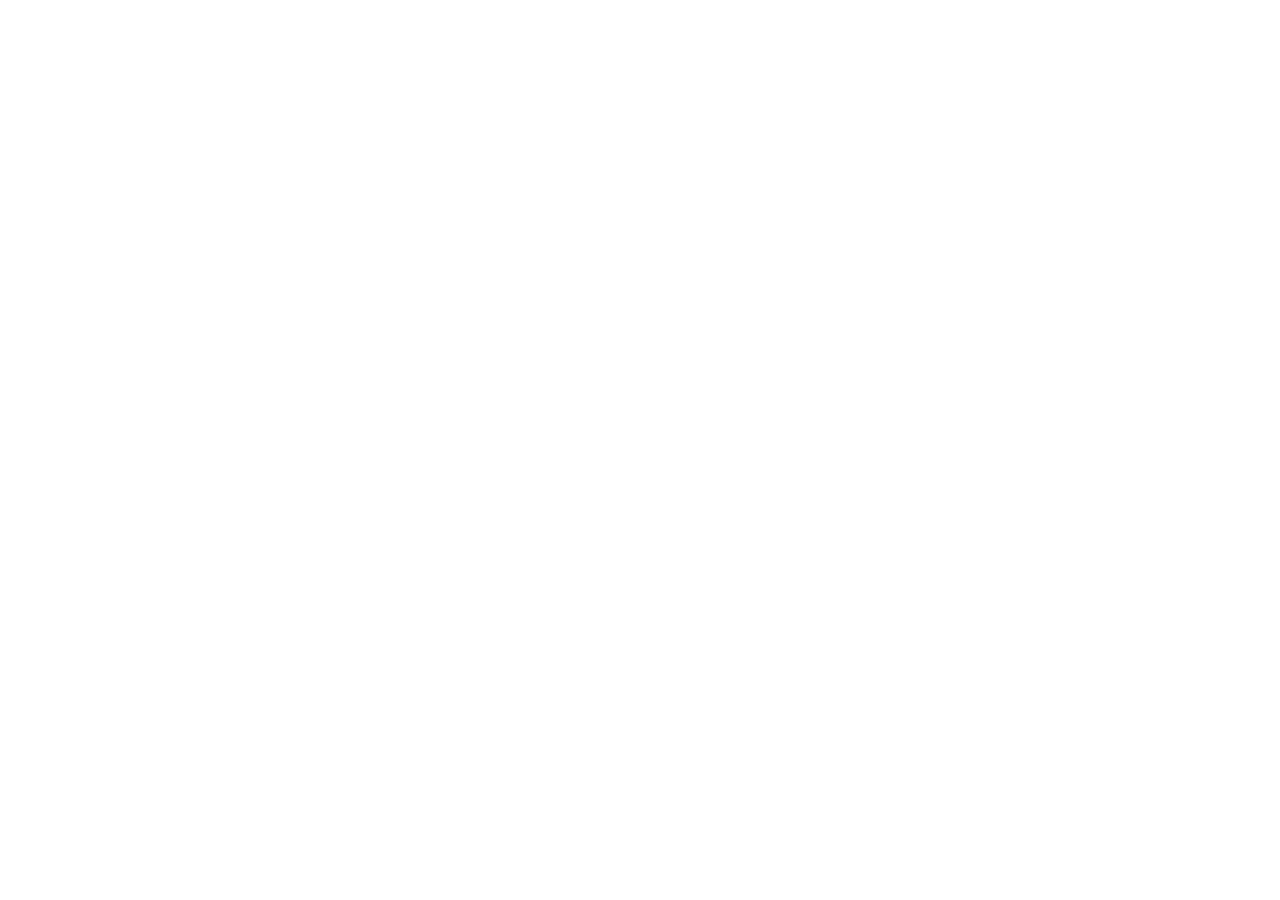
==== index.html @ e250ecf2 "Add Green Lit V38.5 assets to repository Co-authored-by: Copilot App <223556219+Copilot@users.norepl" ====
<!doctype html>
<html lang="en">
  <head>
    <meta charset="utf-8" />
    <meta name="viewport" content="width=device-width, initial-scale=1" />
    <meta name="theme-color" content="#0b0910" />
    <meta
      name="description"
      content="GREENLIT research-guided movie studio arcade game"
    />
    <title>GREENLIT Arcade V38</title>

    <!-- PWA: installable app metadata. Safe to load even where unsupported. -->
    <link rel="manifest" href="manifest.webmanifest" />
    <link rel="icon" href="icons/icon-192.png" sizes="192x192" type="image/png" />
    <link rel="apple-touch-icon" href="icons/apple-touch-icon.png" />
    <meta name="mobile-web-app-capable" content="yes" />
    <meta name="apple-mobile-web-app-capable" content="yes" />
    <meta name="apple-mobile-web-app-status-bar-style" content="black-translucent" />
    <meta name="apple-mobile-web-app-title" content="GREENLIT" />

    <!-- The project deliberately uses separate, editable CSS and JavaScript. -->
    <link rel="stylesheet" href="css/app.css?v=38.5" />
  </head>
  <body>
    <!-- The application renders into this single root element. -->
    <div id="app"></div>

    <!-- Load order: data foundation, V38 services, then the application shell. -->
    <script src="js/v37/catalog.js?v=38.5"></script>
    <script src="js/v37/data-service.js?v=38.5"></script>
    <script src="js/v37/state-core.js?v=38.5"></script>
    <script src="js/v38/state-core.js?v=38.5"></script>
    <script src="js/v38/portrait-service.js?v=38.5"></script>
    <script src="js/v38/decision-ledger.js?v=38.5"></script>
    <script type="module" src="js/app.js?v=38.5"></script>

    <!-- PWA: register the shell service worker. Fails silently over plain
         http:// or in browsers without support; the game runs unchanged. -->
    <script>
      if ("serviceWorker" in navigator) {
        window.addEventListener("load", () => {
          navigator.serviceWorker
            .register("service-worker.js")
            .catch(() => {
              // Non-fatal: most likely served over http:// during local dev,
              // or the browser doesn't support service workers.
            });
        });
      }
    </script>
  </body>
</html>
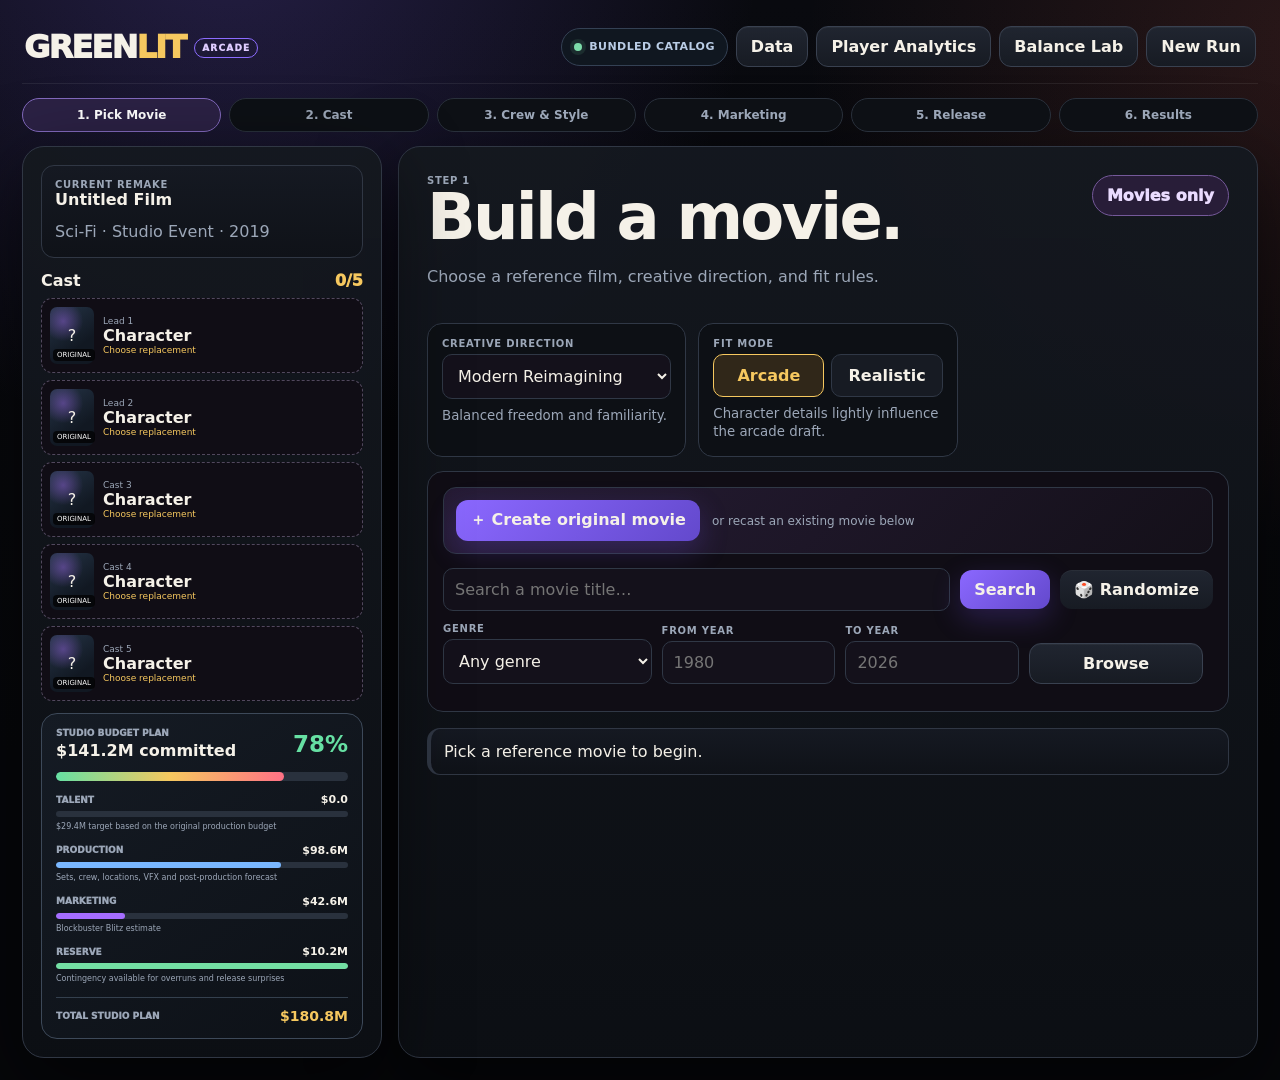
==== commit 02271ae3: "Update changes" ====
--- a/index.html
+++ b/index.html
@@ -23,7 +23,7 @@
     <link rel="stylesheet" href="css/app.css?v=38.5" />
   </head>
   <body>
-    <!-- The application renders into this single root element. -->
+    <!-- The application renders into this single root element -->
     <div id="app"></div>
 
     <!-- Load order: data foundation, V38 services, then the application shell. -->
--- a/css/app.css
+++ b/css/app.css
@@ -0,0 +1,9212 @@
+/*
+ * GREENLIT Arcade V38.4
+ *
+ * Plain CSS with no preprocessor or build step. Colors and spacing tokens are
+ * grouped in :root. Current feature sections follow the shared foundations;
+ * CODE_MAP.md lists the active runtime and styling ownership.
+ */
+
+:root {
+  --bg: #09070d;
+  --panel: #17131f;
+  --panel2: #211a2b;
+  --panel3: #100d15;
+  --line: #40364c;
+  --text: #f7f1ff;
+  --muted: #aaa0b8;
+  --purple: #a56dff;
+  --gold: #ffd064;
+  --green: #73dfa3;
+  --red: #ff7f91;
+  --blue: #79b7ff;
+  --shadow: 0 18px 60px #0008;
+}
+
+* {
+  box-sizing: border-box;
+}
+
+body {
+  margin: 0;
+  min-height: 100vh;
+  background:
+    radial-gradient(circle at 10% -5%, #392358 0, transparent 32%),
+    radial-gradient(circle at 100% 15%, #38212c 0, transparent 28%), var(--bg);
+  color: var(--text);
+  font-family:
+    Inter,
+    ui-sans-serif,
+    system-ui,
+    -apple-system,
+    Segoe UI,
+    Arial,
+    sans-serif;
+}
+
+button,
+input,
+select {
+  font: inherit;
+}
+
+button {
+  cursor: pointer;
+}
+
+.shell {
+  max-width: 1580px;
+  margin: auto;
+  padding: 18px;
+}
+
+.topbar {
+  display: flex;
+  justify-content: space-between;
+  align-items: center;
+  gap: 12px;
+  margin-bottom: 14px;
+}
+
+.brand {
+  font-size: 30px;
+  font-weight: 1000;
+  letter-spacing: -1.5px;
+}
+
+.brand em {
+  font-style: normal;
+  color: var(--gold);
+}
+
+.actions,
+.row {
+  display: flex;
+  gap: 8px;
+  align-items: center;
+  flex-wrap: wrap;
+}
+
+.btn {
+  border: 1px solid var(--line);
+  background: var(--panel2);
+  color: var(--text);
+  padding: 10px 14px;
+  border-radius: 12px;
+  font-weight: 850;
+}
+
+.btn:hover {
+  border-color: #806a97;
+  transform: translateY(-1px);
+}
+
+.btn.primary {
+  border: 0;
+  background: linear-gradient(135deg, var(--purple), #7641cf);
+}
+
+.btn.warn {
+  border: 0;
+  background: linear-gradient(135deg, #ffad53, #de6055);
+}
+
+.btn.active {
+  outline: 2px solid var(--gold);
+}
+
+.btn:disabled {
+  opacity: 0.42;
+  cursor: not-allowed;
+  transform: none;
+}
+
+.progress {
+  display: grid;
+  grid-template-columns: repeat(6, 1fr);
+  gap: 7px;
+  margin-bottom: 14px;
+}
+
+.step {
+  padding: 9px;
+  background: #141119;
+  border: 1px solid var(--line);
+  border-radius: 10px;
+  color: var(--muted);
+  font-size: 12px;
+  font-weight: 850;
+  text-align: center;
+}
+
+.step.active {
+  background: #271c38;
+  color: #fff;
+  border-color: #76559d;
+}
+
+.step.done {
+  color: var(--green);
+}
+
+.layout {
+  display: grid;
+  grid-template-columns: 360px minmax(0, 1fr);
+  gap: 16px;
+}
+
+.sidebar,
+.main {
+  background: #17131ff2;
+  border: 1px solid var(--line);
+  border-radius: 18px;
+  box-shadow: var(--shadow);
+}
+
+.sidebar {
+  padding: 16px;
+  height: max-content;
+  position: sticky;
+  top: 12px;
+}
+
+.main {
+  padding: 22px;
+  min-height: 760px;
+}
+
+h1,
+h2,
+h3 {
+  margin: 0 0 11px;
+}
+
+h1 {
+  font-size: 36px;
+  letter-spacing: -1.35px;
+}
+
+h2 {
+  font-size: 23px;
+}
+
+h3 {
+  font-size: 16px;
+}
+
+.sub {
+  color: var(--muted);
+  line-height: 1.5;
+}
+
+.mini {
+  font-size: 10px;
+  color: var(--muted);
+  text-transform: uppercase;
+  letter-spacing: 0.7px;
+  font-weight: 850;
+}
+
+.card,
+.callout {
+  background: var(--panel3);
+  border: 1px solid var(--line);
+  border-radius: 13px;
+  padding: 13px;
+  margin-bottom: 10px;
+}
+
+.callout {
+  border-left: 4px solid var(--purple);
+}
+
+.callout.good {
+  border-left-color: var(--green);
+}
+
+.callout.bad {
+  border-left-color: var(--red);
+}
+
+.metric {
+  font-size: 25px;
+  font-weight: 1000;
+  color: var(--gold);
+}
+
+.formgrid {
+  display: grid;
+  grid-template-columns: repeat(2, minmax(0, 1fr));
+  gap: 13px;
+  margin: 16px 0;
+}
+
+label {
+  display: block;
+  font-size: 10px;
+  text-transform: uppercase;
+  letter-spacing: 0.75px;
+  color: var(--muted);
+  font-weight: 900;
+  margin-bottom: 5px;
+}
+
+input,
+select {
+  width: 100%;
+  background: #0d0b12;
+  color: white;
+  border: 1px solid var(--line);
+  border-radius: 10px;
+  padding: 11px;
+}
+
+.searchResults,
+.stack {
+  display: grid;
+  gap: 8px;
+}
+
+.searchResults {
+  margin-top: 8px;
+  max-height: 380px;
+  overflow: auto;
+}
+
+.searchItem {
+  display: grid;
+  grid-template-columns: 54px 1fr auto;
+  gap: 10px;
+  align-items: center;
+  padding: 8px;
+  background: var(--panel3);
+  border: 1px solid var(--line);
+  border-radius: 11px;
+  color: inherit;
+  text-align: left;
+}
+
+.searchItem img {
+  width: 54px;
+  height: 78px;
+  object-fit: cover;
+  border-radius: 6px;
+  background: #292231;
+}
+
+.sourceHero {
+  display: grid;
+  grid-template-columns: 105px 1fr auto;
+  gap: 14px;
+  align-items: center;
+  background: var(--panel3);
+  border: 1px solid var(--line);
+  padding: 12px;
+  border-radius: 14px;
+  margin-bottom: 14px;
+}
+
+.sourceHero img {
+  width: 105px;
+  height: 155px;
+  object-fit: cover;
+  border-radius: 10px;
+  background: #2a2234;
+}
+
+.roleTitle {
+  font-size: 13px;
+  color: var(--gold);
+  font-weight: 950;
+}
+
+.roster {
+  display: grid;
+  gap: 7px;
+  max-height: 610px;
+  overflow: auto;
+}
+
+.slot {
+  padding: 10px;
+  border: 1px dashed #51485d;
+  border-radius: 10px;
+  cursor: pointer;
+}
+
+.slot:hover {
+  border-color: #8b70ab;
+}
+
+.slot.filled {
+  border-style: solid;
+  background: #201a29;
+}
+
+.slotTop {
+  display: flex;
+  justify-content: space-between;
+  gap: 8px;
+}
+
+.playing {
+  font-size: 10px;
+  color: var(--gold);
+  font-weight: 900;
+  margin-top: 3px;
+}
+
+.chipRow {
+  display: flex;
+  gap: 6px;
+  flex-wrap: wrap;
+}
+
+.chip {
+  padding: 5px 8px;
+  border-radius: 999px;
+  background: #30233f;
+  color: #eadcff;
+  font-size: 10px;
+  font-weight: 900;
+  border: 1px solid transparent;
+}
+
+.chip.good {
+  background: #173629;
+  color: #aaf0c8;
+}
+
+.chip.bad {
+  background: #3a1a23;
+  color: #ffc0c9;
+}
+
+.chip.warn {
+  background: #41341b;
+  color: #ffe199;
+}
+
+.chip.active {
+  border-color: var(--gold);
+}
+
+.sourceTabs {
+  display: flex;
+  gap: 8px;
+  flex-wrap: wrap;
+  margin: 10px 0 14px;
+}
+
+.sourceTab {
+  display: grid;
+  grid-template-columns: 38px 1fr;
+  gap: 7px;
+  align-items: center;
+  padding: 7px 9px;
+  border: 1px solid var(--line);
+  border-radius: 10px;
+  background: #17131f;
+  color: inherit;
+  text-align: left;
+}
+
+.sourceTab.active {
+  border-color: var(--gold);
+}
+
+.sourceTab img {
+  width: 38px;
+  height: 55px;
+  object-fit: cover;
+  border-radius: 5px;
+}
+
+.cards {
+  display: grid;
+  grid-template-columns: repeat(auto-fill, minmax(290px, 1fr));
+  gap: 12px;
+}
+
+.person {
+  background: linear-gradient(180deg, #272132, #17131e);
+  border: 1px solid var(--line);
+  border-radius: 16px;
+  overflow: hidden;
+  transition: 0.17s;
+}
+
+.person:hover {
+  transform: translateY(-3px);
+  border-color: #786490;
+}
+
+.person.locked {
+  opacity: 0.48;
+  filter: saturate(0.55);
+}
+
+.person.selected {
+  box-shadow: 0 0 0 2px var(--purple);
+}
+
+.person img {
+  width: 100%;
+  height: 205px;
+  object-fit: cover;
+  background: #2a2234;
+}
+
+.fallback {
+  height: 205px;
+  display: grid;
+  place-items: center;
+  background: linear-gradient(135deg, #563d83, #a46cff);
+  font-size: 48px;
+  font-weight: 1000;
+}
+
+.personBody {
+  padding: 13px;
+}
+
+.personHead {
+  display: flex;
+  justify-content: space-between;
+  gap: 10px;
+}
+
+.name {
+  font-weight: 1000;
+}
+
+.tier {
+  min-width: 46px;
+  height: 42px;
+  border-radius: 11px;
+  display: grid;
+  place-items: center;
+  font-size: 18px;
+  font-weight: 1000;
+}
+
+.S {
+  background: linear-gradient(135deg, #ffe48b, #f5b940);
+  color: #241900;
+}
+
+.A {
+  background: linear-gradient(135deg, #9ff0c3, #5fd296);
+  color: #082215;
+}
+
+.B {
+  background: linear-gradient(135deg, #a6cfff, #73a9ef);
+  color: #0c2038;
+}
+
+.C {
+  background: linear-gradient(135deg, #d6c0ef, #a98bd0);
+  color: #251736;
+}
+
+.D {
+  background: linear-gradient(135deg, #f0a9b3, #dd7181);
+  color: #321019;
+}
+
+.stats {
+  display: grid;
+  grid-template-columns: 1fr 1fr;
+  gap: 6px;
+  margin: 10px 0;
+}
+
+.stat {
+  padding: 7px;
+  background: #0f0d14;
+  border-radius: 8px;
+  font-size: 11px;
+}
+
+.stat b {
+  float: right;
+}
+
+.fitBox,
+.auditionBox,
+.ageBox {
+  margin-top: 8px;
+  padding: 9px;
+  border-radius: 9px;
+  background: #100d15;
+  border: 1px solid var(--line);
+  font-size: 11px;
+}
+
+.fitBox {
+  display: flex;
+  justify-content: space-between;
+}
+
+.fitHigh {
+  color: var(--green);
+}
+
+.fitMid {
+  color: var(--gold);
+}
+
+.fitLow {
+  color: var(--red);
+}
+
+.compareBar {
+  display: grid;
+  grid-template-columns: repeat(3, 1fr);
+  gap: 8px;
+  margin: 10px 0;
+}
+
+.shortlist {
+  border: 1px solid var(--line);
+  background: #15111d;
+  border-radius: 11px;
+  padding: 10px;
+}
+
+.dashboard {
+  display: grid;
+  grid-template-columns: repeat(5, 1fr);
+  gap: 9px;
+  margin: 14px 0;
+}
+
+.dash {
+  background: var(--panel3);
+  border: 1px solid var(--line);
+  border-radius: 12px;
+  padding: 12px;
+}
+
+.dash b {
+  display: block;
+  font-size: 21px;
+}
+
+.meter {
+  height: 7px;
+  background: #2a2331;
+  border-radius: 99px;
+  overflow: hidden;
+  margin-top: 7px;
+}
+
+.meter span {
+  display: block;
+  height: 100%;
+  background: linear-gradient(90deg, var(--purple), var(--gold));
+}
+
+.choices {
+  display: grid;
+  grid-template-columns: repeat(2, 1fr);
+  gap: 11px;
+  margin: 14px 0;
+}
+
+.choice {
+  background: var(--panel3);
+  border: 1px solid var(--line);
+  border-radius: 13px;
+  padding: 12px;
+}
+
+.choice.selected {
+  border-color: var(--gold);
+  box-shadow: 0 0 0 1px var(--gold);
+}
+
+.timeline {
+  display: grid;
+  gap: 8px;
+  margin: 15px 0;
+}
+
+.timelineItem {
+  display: grid;
+  grid-template-columns: 18px 1fr auto;
+  gap: 10px;
+  align-items: center;
+  padding: 10px;
+  border: 1px solid var(--line);
+  background: var(--panel3);
+  border-radius: 10px;
+}
+
+.dot {
+  width: 12px;
+  height: 12px;
+  border-radius: 50%;
+  background: #4a4056;
+}
+
+.timelineItem.active .dot {
+  background: var(--gold);
+}
+
+.timelineItem.done .dot {
+  background: var(--green);
+}
+
+.kpis,
+.tabs,
+.resultsGrid,
+.impactGrid,
+.awardsGrid {
+  display: grid;
+  gap: 10px;
+}
+
+.kpis {
+  grid-template-columns: repeat(4, 1fr);
+}
+
+.kpi,
+.resultCard {
+  background: var(--panel3);
+  border: 1px solid var(--line);
+  border-radius: 12px;
+  padding: 13px;
+}
+
+.kpi b {
+  display: block;
+  font-size: 22px;
+}
+
+.tabs {
+  grid-template-columns: repeat(3, 1fr);
+  margin-bottom: 15px;
+}
+
+.tab {
+  padding: 11px;
+  border: 1px solid var(--line);
+  background: #15111d;
+  color: var(--text);
+  border-radius: 10px;
+  font-weight: 900;
+}
+
+.tab.active {
+  border-color: var(--gold);
+  background: #281e35;
+}
+
+.resultsGrid {
+  grid-template-columns: repeat(3, 1fr);
+}
+
+.impactGrid {
+  grid-template-columns: repeat(2, 1fr);
+}
+
+.impactPerson {
+  background: var(--panel3);
+  border: 1px solid var(--line);
+  border-radius: 13px;
+  padding: 13px;
+}
+
+.leaderboard {
+  display: grid;
+  gap: 7px;
+}
+
+.leader {
+  display: grid;
+  grid-template-columns: 48px 1fr auto;
+  gap: 10px;
+  align-items: center;
+  padding: 8px;
+  background: var(--panel3);
+  border: 1px solid var(--line);
+  border-radius: 9px;
+}
+
+.leader.player {
+  border-color: var(--gold);
+}
+
+.awardsGrid {
+  grid-template-columns: repeat(4, 1fr);
+}
+
+.awardStat {
+  background: var(--panel3);
+  border: 1px solid var(--line);
+  border-radius: 12px;
+  padding: 13px;
+}
+
+.awardStat b {
+  display: block;
+  font-size: 24px;
+  color: var(--gold);
+}
+
+.balanceTable {
+  width: 100%;
+  border-collapse: collapse;
+}
+
+.balanceTable th,
+.balanceTable td {
+  padding: 8px;
+  border-bottom: 1px solid var(--line);
+  text-align: right;
+}
+
+.balanceTable th:first-child,
+.balanceTable td:first-child {
+  text-align: left;
+}
+
+.modalBack {
+  position: fixed;
+  inset: 0;
+  background: #050408d8;
+  display: grid;
+  place-items: center;
+  padding: 18px;
+  z-index: 50;
+}
+
+.modal {
+  width: min(760px, 100%);
+  max-height: 90vh;
+  overflow: auto;
+  background: #191521;
+  border: 1px solid #51455f;
+  border-radius: 19px;
+  padding: 20px;
+}
+
+@media (max-width: 1050px) {
+  .layout {
+    grid-template-columns: 1fr;
+  }
+
+  .sidebar {
+    position: static;
+  }
+
+  .dashboard {
+    grid-template-columns: repeat(2, 1fr);
+  }
+}
+
+@media (max-width: 720px) {
+  .progress,
+  .formgrid,
+  .choices,
+  .kpis,
+  .resultsGrid,
+  .impactGrid,
+  .awardsGrid,
+  .tabs {
+    grid-template-columns: 1fr;
+  }
+
+  .topbar {
+    align-items: flex-start;
+    flex-direction: column;
+  }
+
+  .sourceHero {
+    grid-template-columns: 80px 1fr;
+  }
+
+  .sourceHero img {
+    width: 80px;
+    height: 120px;
+  }
+
+  .sourceHero .btn {
+    grid-column: 1/-1;
+  }
+}
+
+/* Shared comparison cards and modal controls. */
+.comparisonGrid {
+  display: grid;
+  grid-template-columns: 1fr 1fr;
+  gap: 12px;
+  margin: 12px 0 18px;
+}
+
+.comparisonCard {
+  background: var(--panel3);
+  border: 1px solid var(--line);
+  border-radius: 13px;
+  padding: 14px;
+}
+
+.compareLine {
+  display: flex;
+  justify-content: space-between;
+  gap: 12px;
+  padding: 8px 0;
+  border-bottom: 1px solid var(--line);
+}
+
+.compareLine:last-child {
+  border-bottom: 0;
+}
+
+.positive {
+  color: var(--green);
+}
+
+.negative {
+  color: var(--red);
+}
+
+.balanceHead {
+  display: flex;
+  justify-content: space-between;
+  gap: 16px;
+  align-items: flex-start;
+  margin-bottom: 12px;
+}
+
+.balanceClose {
+  width: 40px;
+  height: 40px;
+  border-radius: 11px;
+  border: 1px solid var(--line);
+  background: var(--panel2);
+  color: var(--text);
+  font-size: 25px;
+}
+
+@media (max-width: 850px) {
+  .comparisonGrid {
+    grid-template-columns: 1fr;
+  }
+}
+
+/* --------------------------------------------------------------------------
+   SHARED RESULTS AND ECONOMICS
+   -------------------------------------------------------------------------- */
+.outcomeRow {
+  display: flex;
+  align-items: center;
+  justify-content: space-between;
+  gap: 12px;
+  margin-bottom: 7px;
+}
+
+.outcomeBadge {
+  display: inline-flex;
+  align-items: center;
+  border-radius: 999px;
+  border: 1px solid var(--line);
+  background: var(--panel2);
+  padding: 7px 10px;
+  font-size: 11px;
+  font-weight: 950;
+}
+
+.economicsGrid {
+  display: grid;
+  grid-template-columns: repeat(3, 1fr);
+  gap: 10px;
+}
+
+.smallMetric {
+  font-size: 18px;
+  line-height: 1.2;
+}
+
+/* --------------------------------------------------------------------------
+   SHARED MODAL AND RESPONSIVE RESULTS
+   -------------------------------------------------------------------------- */
+.balanceModal {
+  width: min(1280px, 96vw);
+}
+
+@media (max-width: 720px) {
+  .economicsGrid {
+    grid-template-columns: 1fr 1fr;
+  }
+
+  .outcomeRow {
+    align-items: flex-start;
+    flex-direction: column;
+  }
+}
+
+/* ========================================================================== 
+   FINAL UI UPDATE — auditions, shortlist comparison, marketing and release
+   ========================================================================== */
+
+.statDelta {
+  display: inline-block;
+  margin-left: 5px;
+  font-size: 9px;
+  font-weight: 950;
+}
+
+.positive,
+.statDelta.positive,
+.auditionTierChange.positive {
+  color: var(--green);
+}
+
+.negative,
+.statDelta.negative,
+.auditionTierChange.negative {
+  color: var(--red);
+}
+
+.auditionTierChange {
+  margin-top: 8px;
+  padding: 8px 9px;
+  border: 1px solid var(--line);
+  border-radius: 9px;
+  background: #100d15;
+  font-size: 11px;
+  font-weight: 950;
+}
+
+.person.auditionPromoted {
+  opacity: 1;
+  filter: none;
+  border-color: var(--green);
+}
+
+.availabilityToggle {
+  display: inline-flex;
+  align-items: center;
+  gap: 8px;
+  margin: 10px 0 14px;
+  padding: 8px 11px;
+  border: 1px solid var(--line);
+  border-radius: 999px;
+  background: var(--panel3);
+  color: var(--text);
+  font-size: 12px;
+  font-weight: 850;
+}
+
+.availabilityToggle input {
+  accent-color: var(--purple);
+}
+
+.shortlist {
+  color: var(--text);
+  text-align: left;
+  cursor: pointer;
+}
+
+.shortlist.active {
+  border-color: var(--purple);
+  box-shadow: 0 0 0 1px var(--purple);
+}
+
+.shortlistFocusPanel {
+  margin: 16px 0 20px;
+  padding: 16px;
+  border: 1px solid var(--line);
+  border-radius: 16px;
+  background: var(--panel2);
+}
+
+.shortlistFocusHeader {
+  display: flex;
+  justify-content: space-between;
+  align-items: flex-end;
+  gap: 14px;
+  margin-bottom: 13px;
+}
+
+.shortlistCompareControls {
+  display: flex;
+  gap: 8px;
+  align-items: center;
+}
+
+.shortlistCompareControls select {
+  min-width: 240px;
+}
+
+.shortlistComparisonGrid {
+  display: grid;
+  grid-template-columns: repeat(2, minmax(0, 1fr));
+  gap: 14px;
+}
+
+.shortlistComparisonGrid .person img,
+.shortlistComparisonGrid .fallback {
+  height: 270px;
+}
+
+.compareEmpty {
+  display: grid;
+  place-items: center;
+  min-height: 440px;
+  padding: 30px;
+  border: 1px dashed var(--line);
+  border-radius: 16px;
+  color: var(--muted);
+  text-align: center;
+}
+
+.choice {
+  color: var(--text);
+  text-align: left;
+  cursor: pointer;
+}
+
+.choice h3,
+.choice p {
+  color: var(--text);
+}
+
+.choice .sub,
+.choice p {
+  color: var(--muted);
+}
+
+.campaignChoices {
+  align-items: stretch;
+}
+
+.campaignChoice {
+  display: flex;
+  flex-direction: column;
+  gap: 10px;
+  min-height: 250px;
+  background: linear-gradient(180deg, #251e30, #17131e);
+}
+
+.campaignChoice:hover {
+  border-color: #806a97;
+  transform: translateY(-2px);
+}
+
+.campaignChoice.selected {
+  background: linear-gradient(180deg, #332143, #1c1625);
+}
+
+.campaignChoiceHead,
+.campaignFooter {
+  display: flex;
+  justify-content: space-between;
+  gap: 10px;
+  align-items: flex-start;
+}
+
+.selectedCampaign {
+  padding: 5px 8px;
+  border-radius: 999px;
+  background: var(--gold);
+  color: #241900;
+  font-size: 10px;
+  font-weight: 950;
+}
+
+.campaignMetrics {
+  display: grid;
+  grid-template-columns: repeat(3, minmax(0, 1fr));
+  gap: 7px;
+  margin-top: auto;
+}
+
+.campaignMetrics span {
+  padding: 8px;
+  border-radius: 8px;
+  background: #0d0a12;
+  border: 1px solid #2c2435;
+}
+
+.campaignMetrics small {
+  display: block;
+  color: var(--muted);
+  font-size: 9px;
+}
+
+.campaignMetrics b {
+  display: block;
+  margin-top: 3px;
+  color: var(--text);
+  font-size: 14px;
+}
+
+.campaignFooter {
+  padding-top: 9px;
+  border-top: 1px solid var(--line);
+  color: var(--muted);
+  font-size: 10px;
+}
+
+.releaseRaceHeader {
+  display: flex;
+  justify-content: space-between;
+  gap: 18px;
+  align-items: flex-end;
+  margin-bottom: 12px;
+}
+
+.releaseDateLine {
+  display: flex;
+  gap: 10px;
+  align-items: center;
+  color: var(--muted);
+}
+
+.releaseDateLine b {
+  color: var(--gold);
+}
+
+.animatedGross {
+  text-align: right;
+}
+
+.animatedGross span {
+  display: block;
+  color: var(--muted);
+  font-size: 11px;
+}
+
+.animatedGross b {
+  display: block;
+  font-size: clamp(30px, 5vw, 48px);
+  color: var(--gold);
+  font-variant-numeric: tabular-nums;
+}
+
+.releaseMonths {
+  display: grid;
+  grid-template-columns: repeat(12, minmax(0, 1fr));
+  gap: 4px;
+  margin-bottom: 13px;
+}
+
+.releaseMonth {
+  padding: 6px 2px;
+  border-radius: 7px;
+  background: var(--panel3);
+  color: var(--muted);
+  text-align: center;
+  font-size: 9px;
+  font-weight: 900;
+  transition: 0.2s;
+}
+
+.releaseMonth.active {
+  background: var(--purple);
+  color: #fff;
+  transform: translateY(-2px);
+}
+
+.animatedKpis b {
+  font-variant-numeric: tabular-nums;
+}
+
+.campaignKpi {
+  font-size: 15px !important;
+}
+
+.raceChart {
+  display: grid;
+  gap: 8px;
+  min-height: 530px;
+  margin: 15px 0 10px;
+}
+
+.raceRow {
+  display: grid;
+  grid-template-columns: 28px minmax(130px, 210px) minmax(160px, 1fr) 100px;
+  gap: 9px;
+  align-items: center;
+  padding: 9px;
+  border: 1px solid transparent;
+  border-radius: 10px;
+  background: var(--panel3);
+  transition:
+    transform 0.35s ease,
+    opacity 0.25s ease,
+    border-color 0.25s ease;
+}
+
+.raceRow.player {
+  border-color: var(--purple);
+  background: #281b38;
+  box-shadow: 0 0 0 1px rgba(164, 108, 255, 0.25);
+}
+
+.raceRow.notReleased {
+  opacity: 0.48;
+}
+
+.raceRank {
+  color: var(--muted);
+  font-weight: 950;
+  text-align: center;
+}
+
+.raceTitle {
+  overflow: hidden;
+  white-space: nowrap;
+  text-overflow: ellipsis;
+  font-weight: 850;
+}
+
+.raceTitle small {
+  display: block;
+  color: var(--muted);
+  font-size: 8px;
+  text-transform: uppercase;
+}
+
+.raceTrack {
+  height: 15px;
+  overflow: hidden;
+  border-radius: 999px;
+  background: #2c2435;
+}
+
+.raceTrack span {
+  display: block;
+  height: 100%;
+  border-radius: inherit;
+  background: linear-gradient(90deg, var(--purple), var(--gold));
+  transition: width 0.42s linear;
+}
+
+.raceRow b {
+  text-align: right;
+  font-variant-numeric: tabular-nums;
+}
+
+.releaseDataNote {
+  color: var(--muted);
+  font-size: 10px;
+  line-height: 1.45;
+}
+
+.releaseControls {
+  display: flex;
+  justify-content: flex-end;
+  margin: 12px 0;
+}
+
+#releaseConclusion[hidden] {
+  display: none;
+}
+
+@media (max-width: 850px) {
+  .shortlistComparisonGrid {
+    grid-template-columns: 1fr;
+  }
+
+  .shortlistFocusHeader,
+  .shortlistCompareControls,
+  .releaseRaceHeader {
+    align-items: stretch;
+    flex-direction: column;
+  }
+
+  .shortlistCompareControls select {
+    min-width: 0;
+    width: 100%;
+  }
+
+  .campaignMetrics {
+    grid-template-columns: repeat(2, minmax(0, 1fr));
+  }
+
+  .releaseMonths {
+    grid-template-columns: repeat(6, 1fr);
+  }
+
+  .raceRow {
+    grid-template-columns: 25px minmax(100px, 1fr) 85px;
+  }
+
+  .raceTrack {
+    grid-column: 2 / 4;
+  }
+}
+
+/* ==========================================================================
+   RESTORED CAMEOS
+   ========================================================================== */
+
+.cameoBtn {
+  width: 100%;
+  margin-top: 8px;
+  padding: 10px 12px;
+  border: 1px solid #75539c;
+  border-radius: 10px;
+  background: #261b32;
+  color: var(--text);
+  font-weight: 900;
+  cursor: pointer;
+}
+
+.cameoBtn:hover:not(:disabled) {
+  border-color: var(--purple);
+  background: #322043;
+}
+
+.cameoBtn.active {
+  border-color: var(--gold);
+  background: #302719;
+  color: var(--gold);
+}
+
+.cameoBtn:disabled {
+  opacity: 0.42;
+  cursor: not-allowed;
+}
+
+.cameoModal {
+  width: min(720px, 94vw);
+}
+
+.cameoModalHead {
+  display: flex;
+  justify-content: space-between;
+  gap: 16px;
+  align-items: flex-start;
+}
+
+.cameoOptions {
+  display: grid;
+  gap: 9px;
+  margin: 15px 0;
+}
+
+.cameoOption {
+  padding: 12px;
+  border: 1px solid var(--line);
+  border-radius: 11px;
+  background: var(--panel3);
+  color: var(--text);
+  text-align: left;
+  cursor: pointer;
+}
+
+.cameoOption:hover {
+  border-color: var(--purple);
+}
+
+.cameoOption.selected {
+  border-color: var(--gold);
+  background: #302719;
+}
+
+.cameoOption b,
+.cameoOption span {
+  display: block;
+}
+
+.cameoOption span {
+  margin-top: 3px;
+  color: var(--muted);
+  font-size: 11px;
+}
+
+.cameoChip {
+  border-color: var(--gold);
+  color: var(--gold);
+}
+
+/* ==========================================================================
+   PLAYER ANALYTICS AND CAREERS
+   ========================================================================== */
+
+.playerAnalyticsModal {
+  width: min(1280px, 96vw);
+  max-height: 94vh;
+  overflow: auto;
+}
+
+.playerAnalyticsHead {
+  position: sticky;
+  top: -20px;
+  z-index: 8;
+  padding: 18px 0 12px;
+  background: var(--panel);
+  border-bottom: 1px solid var(--line);
+}
+
+.careerToolbar {
+  display: flex;
+  flex-wrap: wrap;
+  gap: 9px;
+  align-items: flex-end;
+  margin: 15px 0;
+  padding: 13px;
+  border: 1px solid var(--line);
+  border-radius: 14px;
+  background: var(--panel2);
+}
+
+.careerSelectWrap {
+  flex: 1 1 300px;
+}
+
+.careerActiveNote {
+  flex: 1 1 100%;
+  color: var(--muted);
+  font-size: 11px;
+}
+
+.playerAnalyticsTabs {
+  position: sticky;
+  top: 115px;
+  z-index: 6;
+  padding: 8px 0;
+  background: var(--panel);
+}
+
+.careerKpis {
+  display: grid;
+  grid-template-columns: repeat(4, minmax(0, 1fr));
+  gap: 10px;
+  margin: 15px 0 22px;
+}
+
+.careerKpi,
+.careerGradeCard {
+  min-height: 104px;
+  padding: 13px;
+  border: 1px solid var(--line);
+  border-radius: 13px;
+  background: var(--panel3);
+}
+
+.careerKpi b {
+  display: block;
+  margin-top: 8px;
+  color: var(--gold);
+  font-size: 23px;
+}
+
+.careerGradeCard {
+  display: flex;
+  justify-content: space-between;
+  align-items: center;
+}
+
+.careerGrade {
+  width: 58px;
+  height: 58px;
+  display: grid;
+  place-items: center;
+  border-radius: 15px;
+  font-size: 27px;
+  font-weight: 1000;
+}
+
+.careerChartGrid {
+  display: grid;
+  grid-template-columns: repeat(2, minmax(0, 1fr));
+  gap: 13px;
+  margin: 16px 0 24px;
+}
+
+.careerChartCard {
+  padding: 13px;
+  overflow: hidden;
+  border: 1px solid var(--line);
+  border-radius: 14px;
+  background: var(--panel2);
+}
+
+.careerChartCard canvas {
+  width: 100%;
+  height: 270px;
+  display: block;
+}
+
+.careerRecords {
+  display: grid;
+  grid-template-columns: repeat(4, minmax(0, 1fr));
+  gap: 10px;
+  margin: 12px 0 22px;
+}
+
+.careerRecord {
+  min-height: 105px;
+  padding: 13px;
+  border: 1px solid var(--line);
+  border-radius: 12px;
+  background: var(--panel3);
+}
+
+.careerRecord b {
+  display: block;
+  margin: 7px 0 4px;
+  font-size: 17px;
+}
+
+.careerHistory {
+  display: grid;
+  gap: 8px;
+  margin-top: 13px;
+}
+
+.careerRunRow {
+  display: grid;
+  grid-template-columns: 44px minmax(220px, 1fr) 150px 110px 110px 70px;
+  gap: 10px;
+  align-items: center;
+  padding: 11px;
+  border: 1px solid var(--line);
+  border-radius: 11px;
+  background: var(--panel3);
+}
+
+.careerRunIndex {
+  color: var(--muted);
+  font-weight: 950;
+}
+
+.careerOutcome {
+  color: var(--gold);
+  font-size: 11px;
+  font-weight: 900;
+}
+
+.careerStrategyGrid {
+  display: grid;
+  grid-template-columns: repeat(2, minmax(0, 1fr));
+  gap: 13px;
+  margin-top: 14px;
+}
+
+.careerStrategyCard {
+  padding: 13px;
+  border: 1px solid var(--line);
+  border-radius: 14px;
+  background: var(--panel2);
+}
+
+.careerStrategyRow {
+  display: grid;
+  grid-template-columns: minmax(120px, 1.3fr) repeat(3, minmax(95px, 1fr));
+  gap: 8px;
+  align-items: center;
+  padding: 9px 0;
+  border-bottom: 1px solid var(--line);
+  font-size: 11px;
+}
+
+.careerStrategyRow:last-child {
+  border-bottom: 0;
+}
+
+.careerStrategyRow small,
+.careerStrategyRow span {
+  display: block;
+  color: var(--muted);
+}
+
+.careerTalentGrid {
+  display: grid;
+  grid-template-columns: repeat(3, minmax(0, 1fr));
+  gap: 10px;
+}
+
+.careerTalent {
+  display: grid;
+  gap: 5px;
+  padding: 12px;
+  border: 1px solid var(--line);
+  border-radius: 11px;
+  background: var(--panel3);
+}
+
+.careerTalent span {
+  color: var(--muted);
+  font-size: 11px;
+}
+
+.careerReport {
+  padding: 16px;
+  border: 1px solid var(--line);
+  border-radius: 15px;
+  background: var(--panel2);
+}
+
+.careerReportHero {
+  display: flex;
+  justify-content: space-between;
+  align-items: flex-start;
+  gap: 16px;
+}
+
+.careerReportNarrative {
+  max-width: 900px;
+  margin: 18px 0;
+  color: var(--muted);
+  font-size: 15px;
+  line-height: 1.65;
+}
+
+.careerEmpty {
+  min-height: 390px;
+  display: grid;
+  place-items: center;
+  align-content: center;
+  gap: 9px;
+  padding: 30px;
+  border: 1px dashed var(--line);
+  border-radius: 15px;
+  text-align: center;
+}
+
+@media (max-width: 920px) {
+  .careerKpis,
+  .careerRecords {
+    grid-template-columns: repeat(2, minmax(0, 1fr));
+  }
+
+  .careerChartGrid,
+  .careerStrategyGrid {
+    grid-template-columns: 1fr;
+  }
+
+  .careerTalentGrid {
+    grid-template-columns: repeat(2, minmax(0, 1fr));
+  }
+
+  .careerRunRow {
+    grid-template-columns: 38px minmax(170px, 1fr) 100px 90px;
+  }
+
+  .careerRunRow > :nth-child(5),
+  .careerRunRow > :nth-child(6) {
+    display: none;
+  }
+}
+
+@media (max-width: 600px) {
+  .careerKpis,
+  .careerRecords,
+  .careerTalentGrid {
+    grid-template-columns: 1fr;
+  }
+
+  .careerRunRow {
+    grid-template-columns: 30px minmax(130px, 1fr) 85px;
+  }
+
+  .careerRunRow > :nth-child(4),
+  .careerRunRow > :nth-child(5),
+  .careerRunRow > :nth-child(6) {
+    display: none;
+  }
+}
+
+/* ==========================================================================
+   EXPLAINED RESULTS AND COMPACT SIDEBAR STATUS PILLS
+   ========================================================================== */
+
+.slotTop {
+  align-items: flex-start;
+}
+
+.slotIdentity {
+  min-width: 0;
+  flex: 1 1 auto;
+}
+
+.sidebarStatusChips {
+  flex: 0 0 auto;
+  display: flex;
+  flex-direction: column;
+  align-items: flex-end;
+  gap: 4px;
+}
+
+.sidebarStatusChip {
+  min-height: 21px;
+  height: 21px;
+  display: inline-flex;
+  align-items: center;
+  justify-content: center;
+  align-self: flex-end;
+  padding: 0 7px;
+  line-height: 1;
+  white-space: nowrap;
+  font-size: 8px;
+}
+
+.whyHero {
+  display: flex;
+  justify-content: space-between;
+  gap: 20px;
+  align-items: center;
+  margin-bottom: 14px;
+  padding: 18px;
+  border: 1px solid var(--line);
+  border-left-width: 5px;
+  border-radius: 15px;
+  background: linear-gradient(135deg, #201827, #120f18);
+}
+
+.whyHero.profit {
+  border-left-color: var(--green);
+}
+
+.whyHero.loss {
+  border-left-color: var(--red);
+}
+
+.whyHero h2 {
+  margin: 3px 0 8px;
+}
+
+.whyHero p {
+  max-width: 820px;
+  margin: 0;
+  color: var(--muted);
+  line-height: 1.55;
+}
+
+.whyProfitNumber {
+  flex: 0 0 auto;
+  font-size: clamp(28px, 4vw, 44px);
+  font-weight: 1000;
+  font-variant-numeric: tabular-nums;
+}
+
+.whyEconomicsGrid,
+.whyHelpHurt {
+  display: grid;
+  grid-template-columns: repeat(2, minmax(0, 1fr));
+  gap: 13px;
+  margin-bottom: 13px;
+}
+
+.whyPanel {
+  margin-bottom: 13px;
+  padding: 15px;
+  border: 1px solid var(--line);
+  border-radius: 14px;
+  background: var(--panel2);
+}
+
+.whyPanel > h3:first-child {
+  margin-top: 0;
+}
+
+.moneyWaterfall {
+  display: grid;
+}
+
+.moneyWaterfallRow {
+  display: flex;
+  justify-content: space-between;
+  gap: 15px;
+  padding: 9px 0;
+  border-bottom: 1px solid rgba(80, 69, 91, 0.55);
+  color: var(--muted);
+}
+
+.moneyWaterfallRow b {
+  color: var(--text);
+  font-variant-numeric: tabular-nums;
+}
+
+.moneyWaterfallRow.expense b {
+  color: var(--red);
+}
+
+.moneyWaterfallRow.income b,
+.moneyWaterfallRow.subtotal b {
+  color: var(--green);
+}
+
+.moneyWaterfallRow.total {
+  padding: 11px 9px;
+  border-radius: 8px;
+  background: #18121f;
+  color: var(--text);
+  font-weight: 900;
+}
+
+.moneyWaterfallRow.final {
+  margin-top: 8px;
+  padding: 12px 9px;
+  border: 1px solid var(--line);
+  border-radius: 9px;
+  background: #0e0b12;
+  color: var(--text);
+  font-size: 15px;
+  font-weight: 950;
+}
+
+.moneyWaterfallRow.final b {
+  color: inherit;
+}
+
+.moneyWaterfallDivider {
+  height: 9px;
+}
+
+.breakEvenNumbers {
+  display: grid;
+  gap: 8px;
+}
+
+.breakEvenNumbers > div,
+.economicsTerms > div,
+.awardExplanationGrid > div {
+  display: flex;
+  justify-content: space-between;
+  gap: 12px;
+  padding: 9px;
+  border: 1px solid var(--line);
+  border-radius: 9px;
+  background: var(--panel3);
+}
+
+.breakEvenNumbers span,
+.economicsTerms span,
+.awardExplanationGrid span {
+  color: var(--muted);
+  font-size: 11px;
+}
+
+.breakEvenTrack {
+  height: 18px;
+  margin: 14px 0 8px;
+  overflow: hidden;
+  border-radius: 999px;
+  background: #2c2435;
+}
+
+.breakEvenTrack span {
+  display: block;
+  height: 100%;
+  border-radius: inherit;
+  background: linear-gradient(90deg, var(--purple), var(--gold));
+}
+
+.breakEvenMessage {
+  color: var(--muted);
+  line-height: 1.45;
+}
+
+.economicsTerms {
+  display: grid;
+  grid-template-columns: repeat(2, minmax(0, 1fr));
+  gap: 7px;
+  margin-top: 13px;
+}
+
+.economicsTerms > div,
+.awardExplanationGrid > div {
+  display: grid;
+  gap: 4px;
+}
+
+.whyList {
+  display: grid;
+  gap: 8px;
+  margin: 0;
+  padding: 0;
+  list-style: none;
+}
+
+.whyList li {
+  position: relative;
+  padding: 10px 10px 10px 33px;
+  border: 1px solid var(--line);
+  border-radius: 9px;
+  background: var(--panel3);
+  color: var(--muted);
+  line-height: 1.45;
+}
+
+.whyList li::before {
+  position: absolute;
+  left: 11px;
+  top: 10px;
+  font-weight: 1000;
+}
+
+.whyList.good li::before {
+  content: "+";
+  color: var(--green);
+}
+
+.whyList.bad li::before {
+  content: "−";
+  color: var(--red);
+}
+
+.boxOfficeBuild {
+  display: grid;
+  grid-template-columns: repeat(3, minmax(0, 1fr));
+  gap: 8px;
+}
+
+.boxOfficeBuild > div {
+  display: grid;
+  gap: 4px;
+  min-height: 74px;
+  padding: 10px;
+  border: 1px solid var(--line);
+  border-radius: 10px;
+  background: var(--panel3);
+}
+
+.boxOfficeBuild span {
+  color: var(--muted);
+  font-size: 10px;
+}
+
+.boxOfficeBuild b {
+  align-self: end;
+  font-size: 17px;
+}
+
+.boxOfficeBuildTotal {
+  border-color: var(--gold) !important;
+  background: #2a2217 !important;
+}
+
+.counterfactualGrid {
+  display: grid;
+  grid-template-columns: repeat(3, minmax(0, 1fr));
+  gap: 9px;
+}
+
+.counterfactualCard {
+  display: grid;
+  align-content: start;
+  gap: 8px;
+  padding: 12px;
+  border: 1px solid var(--line);
+  border-radius: 11px;
+  background: var(--panel3);
+}
+
+.counterfactualCard > b {
+  font-size: 14px;
+}
+
+.counterfactualCard p {
+  min-height: 48px;
+  margin: 0;
+  color: var(--muted);
+  font-size: 11px;
+  line-height: 1.45;
+}
+
+.counterfactualResult {
+  display: flex;
+  justify-content: space-between;
+  gap: 10px;
+  padding-top: 8px;
+  border-top: 1px solid var(--line);
+}
+
+.counterfactualResult span {
+  color: var(--muted);
+  font-size: 10px;
+}
+
+.counterfactualDelta {
+  font-size: 11px;
+  font-weight: 900;
+}
+
+.impactScore {
+  flex: 0 0 auto;
+  text-align: right;
+}
+
+.impactScore span {
+  display: block;
+  color: var(--muted);
+  font-size: 8px;
+  text-transform: uppercase;
+  letter-spacing: 0.4px;
+}
+
+.impactScore b {
+  display: block;
+  margin-top: 2px;
+  font-size: 22px;
+}
+
+.awardExplanationGrid {
+  display: grid;
+  grid-template-columns: repeat(5, minmax(0, 1fr));
+  gap: 8px;
+}
+
+.referenceDifferenceNote,
+.economicsExplainer {
+  margin-top: 9px;
+  padding: 9px 11px;
+  border: 1px solid var(--line);
+  border-radius: 9px;
+  background: #100d15;
+  color: var(--muted);
+  font-size: 10px;
+  line-height: 1.45;
+}
+
+.economicsExplainer {
+  margin-top: 11px;
+}
+
+@media (max-width: 1000px) {
+  .boxOfficeBuild,
+  .counterfactualGrid {
+    grid-template-columns: repeat(2, minmax(0, 1fr));
+  }
+
+  .awardExplanationGrid {
+    grid-template-columns: repeat(3, minmax(0, 1fr));
+  }
+}
+
+@media (max-width: 760px) {
+  .whyHero {
+    align-items: flex-start;
+    flex-direction: column;
+  }
+
+  .whyEconomicsGrid,
+  .whyHelpHurt,
+  .boxOfficeBuild,
+  .counterfactualGrid,
+  .awardExplanationGrid,
+  .economicsTerms {
+    grid-template-columns: 1fr;
+  }
+}
+
+/* ========================================================================== 
+   PLAYER ANALYTICS — COMPLETE ROSTERS
+   ========================================================================== */
+
+.careerRunDetails {
+  border: 1px solid var(--line);
+  border-radius: 12px;
+  background: var(--panel3);
+  overflow: hidden;
+}
+
+.careerRunDetails[open] {
+  border-color: #725a8d;
+  box-shadow: 0 0 0 1px rgba(164, 108, 255, 0.14);
+}
+
+.careerRunDetails > summary {
+  list-style: none;
+  cursor: pointer;
+}
+
+.careerRunDetails > summary::-webkit-details-marker {
+  display: none;
+}
+
+.careerRunDetails .careerRunRow {
+  border: 0;
+  border-radius: 0;
+  background: transparent;
+  grid-template-columns: 44px minmax(210px, 1fr) 145px 105px 105px 70px 90px;
+}
+
+.careerRosterToggle {
+  display: inline-flex;
+  align-items: center;
+  justify-content: center;
+  min-height: 30px;
+  padding: 0 9px;
+  border: 1px solid var(--purple);
+  border-radius: 8px;
+  color: #fff;
+  font-size: 10px;
+  font-weight: 900;
+}
+
+.rosterOpenLabel {
+  display: none;
+}
+
+.careerRunDetails[open] .rosterClosedLabel {
+  display: none;
+}
+
+.careerRunDetails[open] .rosterOpenLabel {
+  display: inline;
+}
+
+.careerRunRosterPanel {
+  padding: 16px;
+  border-top: 1px solid var(--line);
+  background: #15101b;
+}
+
+.careerRunRosterHeader {
+  display: flex;
+  justify-content: space-between;
+  gap: 12px;
+  align-items: flex-start;
+  margin-bottom: 12px;
+}
+
+.careerRunRosterHeader h3 {
+  margin: 3px 0 0;
+}
+
+.careerRunRosterMeta,
+.careerRosterSummary {
+  display: flex;
+  flex-wrap: wrap;
+  gap: 6px;
+}
+
+.careerRunRosterMeta span,
+.careerRosterSummary span {
+  padding: 5px 8px;
+  border: 1px solid var(--line);
+  border-radius: 999px;
+  background: var(--panel3);
+  color: var(--muted);
+  font-size: 9px;
+  font-weight: 850;
+}
+
+.careerRosterSummary {
+  margin-bottom: 10px;
+}
+
+.careerRosterGrid {
+  display: grid;
+  grid-template-columns: repeat(3, minmax(0, 1fr));
+  gap: 9px;
+}
+
+.careerRosterMember {
+  padding: 11px;
+  border: 1px solid var(--line);
+  border-radius: 11px;
+  background: var(--panel3);
+}
+
+.careerRosterMemberHead {
+  display: flex;
+  justify-content: space-between;
+  gap: 10px;
+  align-items: flex-start;
+}
+
+.careerRosterMemberHead b {
+  display: block;
+  margin-top: 2px;
+}
+
+.careerRosterTier {
+  flex: 0 0 auto;
+  width: 36px;
+  height: 36px;
+  min-width: 36px;
+}
+
+.careerRosterStats {
+  display: flex;
+  flex-wrap: wrap;
+  gap: 6px;
+  margin-top: 10px;
+}
+
+.careerRosterStats > span {
+  display: inline-flex;
+  align-items: center;
+  min-height: 25px;
+  padding: 0 7px;
+  border: 1px solid var(--line);
+  border-radius: 999px;
+  color: var(--muted);
+  font-size: 9px;
+}
+
+.careerRosterStats b {
+  margin-left: 4px;
+  color: var(--text);
+}
+
+.careerRosterBadge.auditioned {
+  border-color: rgba(112, 227, 162, 0.45);
+  color: var(--green);
+}
+
+.careerRosterBadge.cameo {
+  border-color: rgba(255, 208, 100, 0.5);
+  color: var(--gold);
+}
+
+.careerRosterSource {
+  margin-top: 7px;
+  color: var(--muted);
+  font-size: 9px;
+}
+
+.careerRosterUnavailable {
+  padding: 18px;
+  border: 1px dashed var(--line);
+  border-radius: 10px;
+  color: var(--muted);
+  text-align: center;
+}
+
+@media (max-width: 1050px) {
+  .careerRunDetails .careerRunRow {
+    grid-template-columns: 38px minmax(180px, 1fr) 110px 90px 90px;
+  }
+
+  .careerRunDetails .careerRunRow > :nth-child(6),
+  .careerRunDetails .careerRunRow > :nth-child(7) {
+    display: none;
+  }
+
+  .careerRosterGrid {
+    grid-template-columns: repeat(2, minmax(0, 1fr));
+  }
+}
+
+@media (max-width: 650px) {
+  .careerRunDetails .careerRunRow {
+    grid-template-columns: 32px minmax(130px, 1fr) 86px;
+  }
+
+  .careerRunDetails .careerRunRow > :nth-child(4),
+  .careerRunDetails .careerRunRow > :nth-child(5),
+  .careerRunDetails .careerRunRow > :nth-child(6),
+  .careerRunDetails .careerRunRow > :nth-child(7) {
+    display: none;
+  }
+
+  .careerRunRosterHeader {
+    flex-direction: column;
+  }
+
+  .careerRosterGrid {
+    grid-template-columns: 1fr;
+  }
+}
+
+/* ========================================================================== 
+   GREENLIT V21 — ARCADE FLOW
+   ========================================================================== */
+
+.brand small {
+  display: inline-block;
+  margin-left: 9px;
+  padding: 4px 7px;
+  border: 1px solid var(--purple);
+  border-radius: 999px;
+  color: #dfccff;
+  font-size: 9px;
+  letter-spacing: 1.2px;
+  vertical-align: middle;
+}
+
+.arcadeShell .main {
+  min-height: 720px;
+}
+
+.arcadeProgress .step {
+  position: relative;
+  overflow: hidden;
+}
+
+.arcadeProgress .step.done::after {
+  content: "✓";
+  margin-left: 5px;
+}
+
+.arcadePageHead {
+  display: flex;
+  align-items: flex-start;
+  justify-content: space-between;
+  gap: 18px;
+  margin-bottom: 18px;
+}
+
+.arcadeStepPill,
+.arcadeTokenStack {
+  flex: 0 0 auto;
+  padding: 10px 14px;
+  border: 1px solid #75599a;
+  border-radius: 999px;
+  background: #281d38;
+  color: #eadcff;
+  font-weight: 950;
+}
+
+.arcadeTokenStack {
+  display: grid;
+  gap: 2px;
+  min-width: 105px;
+  border-color: #7b6530;
+  background: #2c2413;
+  text-align: center;
+}
+
+.arcadeTokenStack span {
+  color: var(--muted);
+  font-size: 9px;
+  text-transform: uppercase;
+  letter-spacing: 0.8px;
+}
+
+.arcadeSearchPanel,
+.arcadeCastingSearch,
+.arcadeShortlistDrawer,
+.arcadeCreativeBoard,
+.arcadeMarketingMemo {
+  margin-bottom: 16px;
+  padding: 15px;
+  border: 1px solid var(--line);
+  border-radius: 16px;
+  background: #100d15;
+}
+
+.arcadeSearchTabs,
+.arcadeTitleSearch,
+.arcadeSearchHelpers,
+.arcadeSmartToggleRow,
+.arcadeDrawerHead,
+.arcadeBoardHead,
+.arcadeCrewColumnHead,
+.arcadeCrewRules,
+.arcadeFooterNav,
+.arcadeModalHead,
+.arcadeSidebarHeading {
+  display: flex;
+  align-items: center;
+  justify-content: space-between;
+  gap: 10px;
+}
+
+.arcadeTitleSearch {
+  flex: 1;
+}
+
+.arcadeMovieFilters {
+  display: grid;
+  grid-template-columns: 1.2fr repeat(3, 1fr) auto;
+  gap: 10px;
+  align-items: end;
+  margin-top: 12px;
+}
+
+.arcadeMovieResults {
+  display: grid;
+  grid-template-columns: repeat(2, minmax(0, 1fr));
+  gap: 9px;
+  margin-top: 12px;
+  max-height: 390px;
+  overflow: auto;
+}
+
+.arcadeMovieResult {
+  display: grid;
+  grid-template-columns: 48px 1fr auto;
+  gap: 10px;
+  align-items: center;
+  padding: 8px;
+  border: 1px solid var(--line);
+  border-radius: 12px;
+  background: #17131f;
+  color: var(--text);
+  text-align: left;
+}
+
+.arcadeMovieResult:hover,
+.arcadeRoleTab:hover,
+.arcadeRosterSlot:hover,
+.arcadeCrewCard:hover,
+.arcadeCreativeChoice:hover,
+.arcadeMarketingCard:hover {
+  border-color: #8a70aa;
+  transform: translateY(-1px);
+}
+
+.arcadeMovieResult img,
+.arcadePosterFallback {
+  width: 48px;
+  height: 70px;
+  border-radius: 7px;
+  object-fit: cover;
+  background: linear-gradient(135deg, #563d83, #a46cff);
+}
+
+.arcadePosterFallback {
+  display: grid;
+  place-items: center;
+  font-weight: 1000;
+}
+
+.arcadeMovieResult span {
+  display: grid;
+  gap: 4px;
+}
+
+.arcadeMovieResult small {
+  color: var(--muted);
+}
+
+.arcadeMovieResult strong {
+  color: var(--gold);
+  font-size: 11px;
+}
+
+.arcadePickedMovie {
+  display: grid;
+  grid-template-columns: 125px 1fr auto;
+  gap: 17px;
+  align-items: center;
+  padding: 15px;
+  border: 1px solid #715394;
+  border-radius: 18px;
+  background: linear-gradient(135deg, #21152f, #15111d);
+}
+
+.arcadePickedMovie > img,
+.arcadePickedMovie > .arcadePosterFallback {
+  width: 125px;
+  height: 185px;
+  border-radius: 12px;
+  object-fit: cover;
+}
+
+.arcadePickedMovie p {
+  color: var(--muted);
+  line-height: 1.5;
+}
+
+.arcadeMovieBudget {
+  display: grid;
+  gap: 4px;
+  text-align: right;
+}
+
+.arcadeMovieBudget small {
+  color: var(--muted);
+}
+
+.arcadeMovieBudget b {
+  color: var(--gold);
+  font-size: 23px;
+}
+
+.arcadeAdvanced {
+  margin: 14px 0;
+  padding: 12px 14px;
+  border: 1px solid var(--line);
+  border-radius: 13px;
+  background: #15111d;
+}
+
+.arcadeAdvanced summary,
+.arcadeActorCard summary {
+  cursor: pointer;
+  color: #ddcafa;
+  font-weight: 900;
+}
+
+.arcadeContinue {
+  width: 100%;
+  padding: 14px;
+  font-size: 16px;
+}
+
+.arcadeSidebar {
+  width: auto;
+}
+
+.arcadeProjectCard {
+  background: linear-gradient(135deg, #241833, #120f18);
+}
+
+.arcadeSidebarHeading {
+  margin: 13px 0 8px;
+}
+
+.arcadeSidebarHeading h3 {
+  margin: 0;
+}
+
+.arcadeSidebarHeading span {
+  color: var(--gold);
+  font-weight: 950;
+}
+
+.arcadeRoster {
+  display: grid;
+  gap: 7px;
+}
+
+.arcadeRosterSlot {
+  position: relative;
+  display: grid;
+  grid-template-columns: 44px 1fr;
+  gap: 9px;
+  align-items: center;
+  padding: 8px;
+  border: 1px dashed #51485d;
+  border-radius: 11px;
+  background: #100d15;
+  color: var(--text);
+  text-align: left;
+}
+
+.arcadeRosterSlot.filled {
+  border-style: solid;
+  border-color: #5e4a73;
+  background: #201827;
+}
+
+.arcadeOriginalActor {
+  position: relative;
+}
+
+.arcadeOriginalActor img,
+.arcadeOriginalActor > span {
+  display: grid;
+  place-items: center;
+  width: 44px;
+  height: 57px;
+  border-radius: 7px;
+  background: #292231;
+  object-fit: cover;
+}
+
+.arcadeOriginalActor small {
+  position: absolute;
+  left: 3px;
+  bottom: 3px;
+  padding: 2px 4px;
+  border-radius: 4px;
+  background: #000b;
+  color: white;
+  font-size: 7px;
+  text-transform: uppercase;
+}
+
+.arcadeRosterCopy {
+  display: grid;
+  min-width: 0;
+}
+
+.arcadeRosterCopy > span {
+  color: var(--muted);
+  font-size: 9px;
+}
+
+.arcadeRosterCopy b,
+.arcadeRosterCopy small {
+  overflow: hidden;
+  text-overflow: ellipsis;
+  white-space: nowrap;
+}
+
+.arcadeRosterCopy small {
+  color: var(--gold);
+  font-size: 9px;
+}
+
+.arcadeTinyBadge {
+  position: absolute;
+  right: 5px;
+  top: 5px;
+  padding: 2px 5px;
+  border-radius: 99px;
+  background: #1d4933;
+  color: #aaf0c8;
+  font-size: 7px;
+  font-weight: 1000;
+}
+
+.arcadeCrewMiniList {
+  display: grid;
+  gap: 6px;
+}
+
+.arcadeCrewMini {
+  display: flex;
+  justify-content: space-between;
+  gap: 10px;
+  padding: 8px 9px;
+  border: 1px solid var(--line);
+  border-radius: 9px;
+  background: #100d15;
+  font-size: 10px;
+}
+
+.arcadeCrewMini span,
+.arcadeStyleMini span {
+  color: var(--muted);
+  text-transform: uppercase;
+}
+
+.arcadeStyleMini {
+  margin-top: 12px;
+}
+
+.arcadeStyleMini > div {
+  display: grid;
+  gap: 2px;
+  margin: 5px 0;
+}
+
+.arcadeRoleTabs {
+  display: grid;
+  grid-template-columns: repeat(5, 1fr);
+  gap: 8px;
+  margin-bottom: 14px;
+}
+
+.arcadeRoleTab {
+  display: grid;
+  grid-template-columns: 38px 1fr;
+  gap: 7px;
+  align-items: center;
+  padding: 7px;
+  border: 1px solid var(--line);
+  border-radius: 11px;
+  background: #15111d;
+  color: var(--text);
+  text-align: left;
+}
+
+.arcadeRoleTab img,
+.arcadeRoleTab > span {
+  display: grid;
+  place-items: center;
+  width: 38px;
+  height: 48px;
+  border-radius: 6px;
+  background: #292231;
+  object-fit: cover;
+}
+
+.arcadeRoleTab small {
+  overflow: hidden;
+  text-overflow: ellipsis;
+  white-space: nowrap;
+}
+
+.arcadeRoleTab.active {
+  border-color: var(--gold);
+  background: #2a2034;
+}
+
+.arcadeRoleTab.done::after {
+  content: "✓";
+  color: var(--green);
+  font-weight: 1000;
+}
+
+.arcadeSmartToggle {
+  display: flex;
+  gap: 10px;
+  align-items: center;
+  padding: 9px 12px;
+  border: 1px solid var(--line);
+  border-radius: 999px;
+  background: #17131f;
+  color: var(--text);
+  font-weight: 950;
+}
+
+.arcadeSmartToggle.active {
+  border-color: var(--purple);
+  background: #302044;
+}
+
+.arcadeSmartToggle b {
+  color: var(--gold);
+  font-size: 10px;
+}
+
+.arcadeAiNote {
+  max-width: 620px;
+  color: var(--muted);
+  font-size: 10px;
+  line-height: 1.45;
+}
+
+.arcadeSmartBar {
+  display: grid;
+  grid-template-columns: 1fr auto;
+  gap: 9px;
+  margin-top: 12px;
+}
+
+.arcadeNormalFilters {
+  display: grid;
+  grid-template-columns: repeat(3, minmax(0, 1fr));
+  gap: 10px;
+  align-items: end;
+  margin-top: 12px;
+}
+
+.arcadeNormalFilters > button {
+  grid-column: 1 / -1;
+}
+
+.arcadeSearchHelpers {
+  margin-top: 10px;
+}
+
+.arcadeSearchHelpers > span,
+.arcadeDrawerHead > span {
+  color: var(--muted);
+  font-size: 10px;
+}
+
+.arcadeShortlistDrawer {
+  padding: 10px 12px;
+}
+
+.arcadeShortlistStrip {
+  display: flex;
+  gap: 8px;
+  margin-top: 9px;
+  overflow-x: auto;
+  padding-bottom: 3px;
+}
+
+.arcadeShortlistEmpty {
+  margin-top: 8px;
+  color: var(--muted);
+  font-size: 11px;
+}
+
+.arcadeShortChip {
+  display: grid;
+  grid-template-columns: 34px minmax(95px, 1fr) auto;
+  gap: 7px;
+  align-items: center;
+  min-width: 185px;
+  padding: 6px;
+  border: 1px solid var(--line);
+  border-radius: 10px;
+  background: #1a1422;
+}
+
+.arcadeShortChip img,
+.arcadeShortChip > span {
+  display: grid;
+  place-items: center;
+  width: 34px;
+  height: 43px;
+  border-radius: 6px;
+  background: #292231;
+  object-fit: cover;
+}
+
+.arcadeShortChip div {
+  display: grid;
+}
+
+.arcadeShortChip small {
+  color: var(--muted);
+  font-size: 8px;
+}
+
+.arcadeShortChip button {
+  border: 0;
+  background: transparent;
+  color: var(--muted);
+  font-size: 18px;
+}
+
+.arcadeActorGrid {
+  display: grid;
+  grid-template-columns: repeat(3, minmax(0, 1fr));
+  gap: 12px;
+}
+
+.arcadeActorCard {
+  position: relative;
+  overflow: hidden;
+  border: 1px solid var(--line);
+  border-radius: 16px;
+  background: linear-gradient(180deg, #24202c, #15111d);
+}
+
+.arcadeActorCard.selected {
+  box-shadow: 0 0 0 2px var(--green);
+}
+
+.arcadeActorImage {
+  position: relative;
+}
+
+.arcadeActorImage img,
+.arcadeActorImage .fallback {
+  width: 100%;
+  height: 220px;
+  object-fit: cover;
+}
+
+.arcadeActorImage .tier {
+  position: absolute;
+  right: 9px;
+  top: 9px;
+}
+
+.arcadeActorBody {
+  padding: 12px;
+}
+
+.arcadeActorName {
+  display: flex;
+  justify-content: space-between;
+  gap: 10px;
+}
+
+.arcadeActorName h3 {
+  margin: 0;
+}
+
+.arcadeActorName span {
+  color: var(--muted);
+  font-size: 10px;
+}
+
+.arcadeHiredFlag {
+  color: var(--green);
+  font-size: 9px;
+}
+
+.arcadeBadgeRow {
+  display: flex;
+  gap: 5px;
+  flex-wrap: wrap;
+  margin: 9px 0;
+}
+
+.arcadeBadgeRow span {
+  padding: 5px 7px;
+  border: 1px solid #554169;
+  border-radius: 999px;
+  background: #2a1d38;
+  color: #ecdfff;
+  font-size: 8px;
+  font-weight: 900;
+}
+
+.arcadeQuickStats {
+  display: grid;
+  grid-template-columns: repeat(3, 1fr);
+  gap: 6px;
+}
+
+.arcadeQuickStats div {
+  display: grid;
+  gap: 3px;
+  padding: 7px;
+  border-radius: 8px;
+  background: #0e0c12;
+}
+
+.arcadeQuickStats span {
+  color: var(--muted);
+  font-size: 8px;
+  text-transform: uppercase;
+}
+
+.arcadeQuickStats b {
+  font-size: 16px;
+}
+
+.arcadeAuditionRead {
+  display: grid;
+  gap: 2px;
+  margin-top: 8px;
+  padding: 8px;
+  border: 1px solid #315a43;
+  border-radius: 9px;
+  background: #14261d;
+}
+
+.arcadeAuditionRead span {
+  color: #b7e7ca;
+  font-size: 9px;
+}
+
+.arcadeActorActions {
+  display: grid;
+  grid-template-columns: 1fr 1fr 1fr;
+  gap: 6px;
+  margin: 9px 0;
+}
+
+.arcadeActorActions .btn {
+  padding: 8px 5px;
+  font-size: 9px;
+}
+
+.arcadeActorCard details {
+  border-top: 1px solid var(--line);
+  padding-top: 8px;
+  font-size: 10px;
+}
+
+.arcadeEmptyStage {
+  grid-column: 1 / -1;
+  display: grid;
+  place-items: center;
+  gap: 6px;
+  min-height: 260px;
+  border: 1px dashed #51485d;
+  border-radius: 16px;
+  color: var(--muted);
+  text-align: center;
+}
+
+.arcadeFooterNav {
+  margin-top: 18px;
+}
+
+.arcadeWheelIntro {
+  display: grid;
+  place-items: center;
+  gap: 9px;
+  min-height: 310px;
+  border: 1px solid #67478b;
+  border-radius: 20px;
+  background: radial-gradient(circle at 50% 30%, #3b225c, #120e18 65%);
+  text-align: center;
+}
+
+.arcadeBigReel {
+  display: grid;
+  place-items: center;
+  width: 110px;
+  height: 110px;
+  border: 4px solid var(--gold);
+  border-radius: 26px;
+  background: #0b0810;
+  color: var(--gold);
+  font-size: 68px;
+  box-shadow: 0 0 50px #a56dff55;
+}
+
+.arcadeWheelIntro p {
+  max-width: 500px;
+  color: var(--muted);
+}
+
+.arcadeWheelIntro .btn {
+  padding: 14px 28px;
+  font-size: 17px;
+}
+
+.arcadeCrewWheels {
+  display: grid;
+  grid-template-columns: repeat(2, minmax(0, 1fr));
+  gap: 14px;
+}
+
+.arcadeCrewColumn {
+  padding: 13px;
+  border: 1px solid var(--line);
+  border-radius: 17px;
+  background: #100d15;
+}
+
+.arcadeCrewReel {
+  display: grid;
+  gap: 8px;
+}
+
+.arcadeCrewCard {
+  display: grid;
+  grid-template-columns: 55px 1fr 42px;
+  gap: 10px;
+  align-items: center;
+  padding: 8px;
+  border: 1px solid var(--line);
+  border-radius: 12px;
+  background: #191420;
+  color: var(--text);
+  text-align: left;
+  transition: 0.18s;
+}
+
+.arcadeCrewCard.selected {
+  border-color: var(--green);
+  background: #16251d;
+}
+
+.arcadeCrewCard img,
+.arcadeCrewFallback {
+  display: grid;
+  place-items: center;
+  width: 55px;
+  height: 68px;
+  border-radius: 8px;
+  background: #30233f;
+  object-fit: cover;
+}
+
+.arcadeCrewCard div {
+  display: grid;
+  gap: 4px;
+}
+
+.arcadeCrewCard small {
+  color: var(--muted);
+}
+
+.arcadeCrewCard div span {
+  color: var(--gold);
+  font-size: 9px;
+  font-weight: 950;
+}
+
+.arcadeCrewCard .tier {
+  min-width: 38px;
+  width: 38px;
+  height: 38px;
+  font-size: 15px;
+}
+
+.arcadeCrewWheels.spinning .arcadeCrewCard {
+  animation: arcadeReelDrop 0.72s cubic-bezier(0.2, 0.8, 0.2, 1) both;
+}
+
+.arcadeCrewWheels.spinning .arcadeCrewCard:nth-child(2) {
+  animation-delay: 0.05s;
+}
+.arcadeCrewWheels.spinning .arcadeCrewCard:nth-child(3) {
+  animation-delay: 0.1s;
+}
+.arcadeCrewWheels.spinning .arcadeCrewCard:nth-child(4) {
+  animation-delay: 0.15s;
+}
+.arcadeCrewWheels.spinning .arcadeCrewCard:nth-child(5) {
+  animation-delay: 0.2s;
+}
+
+@keyframes arcadeReelDrop {
+  0% {
+    opacity: 0;
+    transform: translateY(-75px) rotateX(65deg);
+  }
+  65% {
+    opacity: 1;
+    transform: translateY(7px) rotateX(-5deg);
+  }
+  100% {
+    opacity: 1;
+    transform: translateY(0) rotateX(0);
+  }
+}
+
+.arcadeCrewRules {
+  justify-content: flex-start;
+  flex-wrap: wrap;
+  margin: 10px 0 17px;
+}
+
+.arcadeCrewRules > span {
+  padding: 6px 9px;
+  border: 1px solid var(--line);
+  border-radius: 999px;
+  color: var(--muted);
+  font-size: 9px;
+}
+
+.arcadeCrewRules .btn {
+  margin-left: auto;
+}
+
+.arcadeCreativeBoard.locked {
+  opacity: 0.42;
+  pointer-events: none;
+}
+
+.arcadeBoardHead {
+  margin: 6px 0 10px;
+}
+
+.arcadeBoardHead h2,
+.arcadeBoardHead h3 {
+  margin: 2px 0 0;
+}
+
+.arcadeBoardHead > span {
+  color: var(--muted);
+  font-size: 10px;
+}
+
+.arcadeCreativeGrid {
+  display: grid;
+  grid-template-columns: repeat(2, minmax(0, 1fr));
+  gap: 10px;
+  margin-bottom: 22px;
+}
+
+.arcadeCreativeChoice {
+  display: grid;
+  grid-template-columns: 50px 1fr;
+  gap: 10px;
+  padding: 12px;
+  border: 1px solid var(--line);
+  border-radius: 13px;
+  background: #18131f;
+  color: var(--text);
+  text-align: left;
+}
+
+.arcadeCreativeChoice.selected {
+  border-color: var(--gold);
+  box-shadow: 0 0 0 1px var(--gold);
+}
+
+.arcadeCreativeIcon {
+  display: grid;
+  place-items: center;
+  width: 50px;
+  height: 50px;
+  border-radius: 13px;
+  background: #30233f;
+  font-size: 25px;
+}
+
+.arcadeCreativeTitle {
+  display: flex;
+  justify-content: space-between;
+  gap: 8px;
+}
+
+.arcadeCreativeTitle span {
+  padding: 3px 6px;
+  border-radius: 999px;
+  background: #173629;
+  color: #aaf0c8;
+  font-size: 8px;
+  font-weight: 950;
+}
+
+.arcadeCreativeChoice p {
+  margin: 5px 0 8px;
+  color: var(--muted);
+  font-size: 10px;
+  line-height: 1.4;
+}
+
+.arcadeModalHead {
+  align-items: flex-start;
+  margin-bottom: 15px;
+}
+
+.arcadeMarketingMemo {
+  display: grid;
+  grid-template-columns: auto 1fr;
+  gap: 13px;
+  align-items: center;
+  border-left: 4px solid var(--gold);
+}
+
+.arcadeMarketingMemo p {
+  margin: 4px 0 0;
+  color: var(--muted);
+}
+
+.arcadeMemoStamp {
+  padding: 10px 6px;
+  border: 2px solid #ff7f91;
+  color: #ff9dab;
+  font-size: 9px;
+  font-weight: 1000;
+  letter-spacing: 1.2px;
+  transform: rotate(-4deg);
+}
+
+.arcadeMarketingGrid {
+  display: grid;
+  grid-template-columns: repeat(2, minmax(0, 1fr));
+  gap: 11px;
+}
+
+.arcadeMarketingCard {
+  position: relative;
+  display: grid;
+  grid-template-columns: 44px 1fr;
+  gap: 11px;
+  min-height: 190px;
+  padding: 14px;
+  border: 1px solid var(--line);
+  border-radius: 15px;
+  background: linear-gradient(135deg, #1c1624, #100d15);
+  color: var(--text);
+  text-align: left;
+}
+
+.arcadeMarketingCard.selected {
+  border-color: var(--gold);
+  box-shadow: 0 0 0 1px var(--gold);
+}
+
+.arcadePitchNumber {
+  color: #72558e;
+  font-size: 28px;
+  font-weight: 1000;
+}
+
+.arcadeMarketingCard p {
+  color: var(--muted);
+  line-height: 1.45;
+}
+
+.arcadeMarketingCard strong {
+  color: var(--gold);
+}
+
+.arcadeMarketingCard.custom input,
+.arcadeMarketingCard.custom select {
+  margin: 5px 0;
+}
+
+.arcadeGradeHero {
+  display: grid;
+  grid-template-columns: 120px 1fr auto;
+  gap: 18px;
+  align-items: center;
+  padding: 18px;
+  border: 1px solid #6f4e94;
+  border-radius: 20px;
+  background: radial-gradient(circle at 20% 20%, #402363, #15101d 58%);
+}
+
+.arcadeGrade {
+  display: grid;
+  place-items: center;
+  width: 112px;
+  height: 112px;
+  border: 4px solid var(--gold);
+  border-radius: 28px;
+  background: #0d0a12;
+  color: var(--gold);
+  font-size: 54px;
+  font-weight: 1000;
+  box-shadow: 0 0 45px #ffd06435;
+}
+
+.arcadeGradeHero h1 {
+  margin: 2px 0;
+  font-size: 44px;
+}
+
+.arcadeGradeHero p {
+  margin: 0;
+  color: var(--muted);
+}
+
+.arcadeOutcomeStamp {
+  display: grid;
+  gap: 4px;
+  text-align: right;
+}
+
+.arcadeOutcomeStamp span {
+  color: var(--green);
+  font-weight: 1000;
+}
+
+.arcadeOutcomeStamp b {
+  font-size: 18px;
+}
+
+.arcadeScoreGrid {
+  display: grid;
+  grid-template-columns: repeat(5, 1fr);
+  gap: 9px;
+  margin: 14px 0;
+}
+
+.arcadeScoreCard {
+  padding: 11px;
+  border: 1px solid var(--line);
+  border-radius: 12px;
+  background: #100d15;
+}
+
+.arcadeScoreCard > div:first-child {
+  display: flex;
+  justify-content: space-between;
+  gap: 6px;
+  text-transform: capitalize;
+}
+
+.arcadeScoreCard b {
+  color: var(--gold);
+}
+
+.arcadeScoreCard small {
+  color: var(--muted);
+  font-size: 8px;
+}
+
+.arcadeResultStats {
+  display: grid;
+  grid-template-columns: repeat(5, 1fr);
+  gap: 9px;
+  margin-bottom: 18px;
+}
+
+.arcadeResultStats > div {
+  display: grid;
+  gap: 3px;
+  padding: 12px;
+  border: 1px solid var(--line);
+  border-radius: 12px;
+  background: #17131f;
+}
+
+.arcadeResultStats span {
+  color: var(--muted);
+  font-size: 9px;
+  text-transform: uppercase;
+}
+
+.arcadeResultStats b {
+  font-size: 21px;
+}
+
+.arcadeRunBadges {
+  display: grid;
+  grid-template-columns: repeat(3, minmax(0, 1fr));
+  gap: 9px;
+  margin-bottom: 18px;
+}
+
+.arcadeRunBadges > div {
+  display: grid;
+  grid-template-columns: 42px 1fr;
+  gap: 3px 9px;
+  align-items: center;
+  padding: 11px;
+  border: 1px solid #5d4972;
+  border-radius: 13px;
+  background: #21182b;
+}
+
+.arcadeRunBadges span {
+  grid-row: 1 / 3;
+  display: grid;
+  place-items: center;
+  width: 42px;
+  height: 42px;
+  border-radius: 50%;
+  background: #37264a;
+  font-size: 21px;
+}
+
+.arcadeRunBadges small {
+  color: var(--muted);
+}
+
+.arcadeVsOriginal {
+  display: grid;
+  grid-template-columns: 1fr 1fr auto;
+  gap: 10px;
+  align-items: center;
+  padding: 13px;
+  border: 1px solid var(--line);
+  border-radius: 13px;
+  background: #100d15;
+}
+
+.arcadeVsOriginal div {
+  display: grid;
+}
+
+.arcadeVsOriginal span {
+  color: var(--muted);
+  font-size: 9px;
+}
+
+.arcadeWhyGrid {
+  display: grid;
+  grid-template-columns: repeat(2, minmax(0, 1fr));
+  gap: 12px;
+}
+
+.arcadeWhyGrid .whyPanel {
+  margin: 0;
+}
+
+.arcadeSimpleRows {
+  display: grid;
+  gap: 7px;
+}
+
+.arcadeSimpleRows div {
+  display: flex;
+  justify-content: space-between;
+  gap: 8px;
+  padding-bottom: 6px;
+  border-bottom: 1px solid #2b2432;
+}
+
+@media (max-width: 1200px) {
+  .arcadeActorGrid {
+    grid-template-columns: repeat(2, minmax(0, 1fr));
+  }
+
+  .arcadeScoreGrid,
+  .arcadeResultStats {
+    grid-template-columns: repeat(3, 1fr);
+  }
+
+  .arcadeMovieFilters {
+    grid-template-columns: repeat(2, 1fr);
+  }
+
+  .arcadeMovieFilters > button {
+    grid-column: 1 / -1;
+  }
+}
+
+@media (max-width: 850px) {
+  .arcadeMovieResults,
+  .arcadeCrewWheels,
+  .arcadeCreativeGrid,
+  .arcadeMarketingGrid,
+  .arcadeWhyGrid {
+    grid-template-columns: 1fr;
+  }
+
+  .arcadeRoleTabs {
+    grid-template-columns: repeat(2, 1fr);
+  }
+
+  .arcadeNormalFilters {
+    grid-template-columns: 1fr 1fr;
+  }
+
+  .arcadePickedMovie,
+  .arcadeGradeHero {
+    grid-template-columns: 90px 1fr;
+  }
+
+  .arcadePickedMovie > img,
+  .arcadePickedMovie > .arcadePosterFallback {
+    width: 90px;
+    height: 135px;
+  }
+
+  .arcadeMovieBudget,
+  .arcadeOutcomeStamp {
+    grid-column: 1 / -1;
+    text-align: left;
+  }
+
+  .arcadeRunBadges {
+    grid-template-columns: 1fr;
+  }
+}
+
+@media (max-width: 620px) {
+  .arcadeActorGrid,
+  .arcadeScoreGrid,
+  .arcadeResultStats,
+  .arcadeNormalFilters {
+    grid-template-columns: 1fr;
+  }
+
+  .arcadePageHead,
+  .arcadeSearchTabs,
+  .arcadeSmartToggleRow,
+  .arcadeDrawerHead,
+  .arcadeFooterNav,
+  .arcadeVsOriginal {
+    align-items: stretch;
+    flex-direction: column;
+    display: flex;
+  }
+
+  .arcadeRoleTabs {
+    grid-template-columns: 1fr;
+  }
+}
+.arcadeOriginalThumb {
+  width: 34px;
+  height: 46px;
+  object-fit: cover;
+  border-radius: 7px;
+  border: 1px solid var(--line);
+  opacity: 0.72;
+}
+.arcadeDraftPicker,
+.arcadeComparisonBoard,
+.arcadeMarketingSliders {
+  margin: 14px 0;
+  padding: 14px;
+  border: 1px solid var(--line);
+  border-radius: 16px;
+  background: var(--panel3);
+}
+.arcadeShortChip {
+  cursor: grab;
+}
+.arcadeCompareGrid,
+.arcadePresetRow {
+  display: grid;
+  grid-template-columns: repeat(3, minmax(0, 1fr));
+  gap: 12px;
+}
+.arcadeCompareDrop {
+  position: relative;
+  min-height: 270px;
+  border: 2px dashed #51485d;
+  border-radius: 15px;
+  display: grid;
+  place-items: center;
+  padding: 9px;
+  color: var(--muted);
+  text-align: center;
+}
+.arcadeCompareDrop.dragover {
+  border-color: var(--gold);
+  background: #2a2234;
+}
+.arcadeCompareDrop.filled {
+  display: block;
+  border-style: solid;
+}
+.arcadeCompareRemove {
+  position: absolute;
+  z-index: 4;
+  right: 14px;
+  top: 14px;
+}
+.compactCompare .arcadeActorImage {
+  height: 145px;
+}
+.compactCompare .arcadeBadgeRow,
+.compactCompare details {
+  display: none;
+}
+.arcadeMediumFit {
+  margin: 8px 0;
+  padding: 7px 9px;
+  border: 1px solid var(--line);
+  border-radius: 9px;
+  background: #100d15;
+  color: var(--muted);
+  font-size: 11px;
+}
+.arcadeMediumFit.good {
+  color: var(--green);
+}
+.arcadeMediumFit.bad {
+  color: var(--red);
+}
+.arcadeQuickStats em {
+  display: block;
+  font-size: 9px;
+  font-style: normal;
+}
+.arcadeSliderRow {
+  display: grid;
+  grid-template-columns: 180px 1fr 48px;
+  gap: 14px;
+  align-items: center;
+  margin: 15px 0;
+  text-transform: none;
+  color: var(--text);
+}
+.arcadeSliderRow input {
+  padding: 0;
+  accent-color: var(--purple);
+}
+.arcadeSliderRow b {
+  color: var(--gold);
+  font-size: 18px;
+}
+@media (max-width: 1000px) {
+  .arcadeCompareGrid,
+  .arcadePresetRow {
+    grid-template-columns: 1fr;
+  }
+  .arcadeSliderRow {
+    grid-template-columns: 1fr 48px;
+  }
+  .arcadeSliderRow input {
+    grid-column: 1/-1;
+  }
+}
+
+/* GREENLIT ARCADE V23 */
+.v23SetupGrid {
+  display: grid;
+  grid-template-columns: repeat(3, minmax(0, 1fr));
+  gap: 12px;
+  margin: 14px 0;
+}
+.v23ChoicePanel,
+.v23ShowSettings,
+.v23Identity {
+  border: 1px solid var(--line);
+  background: var(--panel3);
+  border-radius: 15px;
+  padding: 14px;
+}
+.v23ChoicePanel small {
+  display: block;
+  color: var(--muted);
+  margin-top: 8px;
+  line-height: 1.4;
+}
+.v23Segment {
+  display: grid;
+  grid-template-columns: 1fr 1fr;
+  gap: 7px;
+}
+.v23Segment button {
+  border: 1px solid var(--line);
+  background: var(--panel2);
+  color: var(--text);
+  padding: 11px;
+  border-radius: 10px;
+  font-weight: 900;
+}
+.v23Segment button.active {
+  border-color: var(--gold);
+  background: #302719;
+  color: var(--gold);
+}
+.v23ShowSettings {
+  display: grid;
+  grid-template-columns: repeat(3, 1fr);
+  gap: 14px;
+  margin: 12px 0;
+}
+.v23ShowSettings > div {
+  display: grid;
+  grid-template-columns: 1fr auto;
+  gap: 8px;
+  align-items: center;
+}
+.v23ShowSettings label {
+  grid-column: 1/-1;
+}
+.v23ShowSettings input {
+  padding: 0;
+}
+.v23Identity {
+  display: flex;
+  gap: 15px;
+  align-items: center;
+  margin: 14px 0;
+  background: linear-gradient(135deg, #261b35, #16111e);
+}
+.v23Identity > span {
+  font-size: 52px;
+}
+.v23Identity h2,
+.v23Identity p {
+  margin: 0;
+}
+.v23Identity p {
+  color: var(--muted);
+  margin-top: 4px;
+}
+.arcadeMediumFit.bad {
+  color: var(--red);
+}
+.arcadeMediumFit.good {
+  color: var(--green);
+}
+@media (max-width: 900px) {
+  .v23SetupGrid,
+  .v23ShowSettings {
+    grid-template-columns: 1fr;
+  }
+}
+
+/* ========================================================================== */
+/* GREENLIT ARCADE V24 — movie-only clarity pass                              */
+/* ========================================================================== */
+.v24FitImpact {
+  display: grid;
+  grid-template-columns: 1fr 1fr;
+  gap: 8px;
+  margin: 10px 0;
+}
+.v24FitImpact > div,
+.v24FitImpact.soft {
+  padding: 9px;
+  border: 1px solid var(--line);
+  border-radius: 10px;
+  background: #100d15;
+}
+.v24FitImpact span,
+.v24FitImpact small {
+  display: block;
+}
+.v24FitImpact small {
+  margin-top: 4px;
+  color: var(--muted);
+  font-size: 9px;
+  line-height: 1.35;
+}
+.v24FitImpact b {
+  font-size: 15px;
+}
+.v24Known {
+  display: grid;
+  grid-template-columns: 1fr 1fr;
+  gap: 5px;
+  margin: 10px 0;
+  padding: 9px;
+  border: 1px solid var(--line);
+  border-radius: 10px;
+  background: #0e0b13;
+}
+.v24Known span {
+  grid-column: 1/-1;
+  color: var(--muted);
+  font-size: 9px;
+  text-transform: uppercase;
+  font-weight: 900;
+  letter-spacing: 0.6px;
+}
+.v24Known b {
+  overflow: hidden;
+  white-space: nowrap;
+  text-overflow: ellipsis;
+  font-size: 10px;
+}
+.v24Pulse {
+  animation: v24Pulse 0.9s ease;
+}
+@keyframes v24Pulse {
+  50% {
+    box-shadow: 0 0 0 4px var(--gold);
+    transform: translateY(-4px);
+  }
+}
+.v24DualCrewResult {
+  display: grid;
+  grid-template-columns: 100px 1fr;
+  gap: 14px;
+  padding: 13px;
+  margin-top: 10px;
+  border: 1px solid var(--line);
+  border-radius: 14px;
+  background: var(--panel3);
+}
+.v24DualCrewResult > img {
+  width: 100px;
+  height: 145px;
+  object-fit: cover;
+  border-radius: 10px;
+}
+.v24DualRoleGrid {
+  display: grid;
+  grid-template-columns: repeat(2, minmax(0, 1fr));
+  gap: 10px;
+}
+.v24CrewRole {
+  padding: 12px;
+  border: 1px solid var(--line);
+  border-radius: 12px;
+  background: #17131f;
+}
+.v24CrewRole .arcadeQuickStats {
+  grid-template-columns: repeat(2, 1fr);
+}
+.v24CrewRole .btn {
+  width: 100%;
+  margin-top: 10px;
+}
+.v24MarketingHero {
+  display: flex;
+  justify-content: space-between;
+  gap: 18px;
+  align-items: center;
+  padding: 22px;
+  margin-bottom: 14px;
+  border: 1px solid #6f5591;
+  border-radius: 20px;
+  background:
+    radial-gradient(circle at 90% 10%, #5a3774 0, transparent 42%),
+    linear-gradient(135deg, #241832, #121018);
+}
+.v24MarketingHero h1 {
+  margin-bottom: 6px;
+}
+.v24MarketingHero p {
+  max-width: 720px;
+  color: var(--muted);
+}
+.v24BudgetRing {
+  width: 112px;
+  height: 112px;
+  display: grid;
+  place-items: center;
+  align-content: center;
+  border-radius: 50%;
+  border: 8px solid var(--gold);
+  background: #120e17;
+  box-shadow: 0 0 40px #ffd06433;
+}
+.v24BudgetRing b {
+  font-size: 34px;
+  color: var(--gold);
+}
+.v24BudgetRing span {
+  font-size: 9px;
+  color: var(--muted);
+  text-transform: uppercase;
+}
+.v24MarketingRecommendations,
+.v24MarketingConsole {
+  padding: 15px;
+  margin-bottom: 14px;
+  border: 1px solid var(--line);
+  border-radius: 16px;
+  background: var(--panel3);
+}
+.v24PresetCards {
+  display: grid;
+  grid-template-columns: repeat(3, minmax(0, 1fr));
+  gap: 10px;
+}
+.v24PresetCard {
+  display: grid;
+  grid-template-columns: 42px 1fr;
+  gap: 10px;
+  padding: 13px;
+  border: 1px solid var(--line);
+  border-radius: 13px;
+  background: linear-gradient(180deg, #292033, #17131e);
+  color: var(--text);
+  text-align: left;
+}
+.v24PresetCard:hover {
+  border-color: var(--gold);
+  transform: translateY(-2px);
+}
+.v24PresetCard > span {
+  font-size: 24px;
+  font-weight: 1000;
+  color: var(--purple);
+}
+.v24PresetCard p,
+.v24PresetCard small {
+  color: var(--muted);
+}
+.v24MarketingLane {
+  display: grid;
+  grid-template-columns: minmax(190px, 1fr) minmax(200px, 2fr) 54px;
+  gap: 12px;
+  align-items: center;
+  padding: 14px;
+  margin: 0;
+  border-bottom: 1px solid var(--line);
+  color: var(--text);
+  text-transform: none;
+  letter-spacing: 0;
+}
+.v24MarketingLane:last-of-type {
+  border-bottom: 0;
+}
+.v24MarketingLane span,
+.v24MarketingLane small {
+  display: block;
+}
+.v24MarketingLane small {
+  margin-top: 3px;
+  color: var(--muted);
+}
+.v24MarketingLane input {
+  padding: 0;
+}
+.v24MarketingLane b {
+  text-align: right;
+  font-size: 22px;
+  color: var(--gold);
+}
+.v24LaneTrack {
+  grid-column: 2/4;
+  height: 5px;
+  background: #2a2331;
+  border-radius: 99px;
+  overflow: hidden;
+}
+.v24LaneTrack span {
+  height: 100%;
+  display: block;
+  background: linear-gradient(90deg, var(--purple), var(--gold));
+}
+.v24AllocationTotal {
+  display: flex;
+  justify-content: space-between;
+  padding: 13px;
+  border-top: 1px solid var(--line);
+  font-weight: 950;
+}
+.v24AllocationTotal b {
+  color: var(--green);
+}
+.arcadeComparisonBoard,
+.shortlistComparisonGrid,
+.shortlistFocusPanel {
+  display: none !important;
+}
+.arcadeShortChip {
+  cursor: pointer;
+}
+.arcadeShortChip > span:last-child {
+  margin-left: auto;
+  font-size: 18px;
+}
+.cameoBtn {
+  display: block !important;
+}
+@media (max-width: 800px) {
+  .v24FitImpact,
+  .v24DualRoleGrid,
+  .v24PresetCards {
+    grid-template-columns: 1fr;
+  }
+  .v24DualCrewResult {
+    grid-template-columns: 1fr;
+  }
+  .v24DualCrewResult > img {
+    width: 100%;
+    height: 220px;
+  }
+  .v24MarketingHero {
+    align-items: flex-start;
+    flex-direction: column;
+  }
+  .v24MarketingLane {
+    grid-template-columns: 1fr 55px;
+  }
+  .v24MarketingLane input {
+    grid-column: 1/-1;
+  }
+  .v24LaneTrack {
+    grid-column: 1/-1;
+  }
+}
+
+/* ========================================================================== */
+/* GREENLIT V25 — LIVING FILMOGRAPHY, RECOMMENDATIONS AND STYLE STUDIO       */
+/* ========================================================================== */
+.v25Recommendation {
+  position: absolute;
+  left: 10px;
+  top: 10px;
+  padding: 6px 9px;
+  border-radius: 999px;
+  background: var(--gold);
+  color: #241900;
+  font-size: 9px;
+  font-weight: 1000;
+  box-shadow: 0 5px 18px #0008;
+}
+.v25ThreeScores {
+  display: grid;
+  grid-template-columns: repeat(4, 1fr);
+  gap: 6px;
+  margin: 10px 0;
+}
+.v25ThreeScores div {
+  padding: 8px;
+  background: #0e0b13;
+  border: 1px solid #30283a;
+  border-radius: 9px;
+}
+.v25ThreeScores span {
+  display: block;
+  color: var(--muted);
+  font-size: 8px;
+  text-transform: uppercase;
+  font-weight: 900;
+}
+.v25ThreeScores b {
+  font-size: 17px;
+  color: var(--text);
+}
+.v25Traits {
+  display: flex;
+  gap: 6px;
+  flex-wrap: wrap;
+  margin: 9px 0;
+}
+.v25Traits > span {
+  width: 100%;
+  font-size: 9px;
+  color: var(--muted);
+  text-transform: uppercase;
+  font-weight: 900;
+}
+.v25Traits b {
+  padding: 5px 8px;
+  border-radius: 999px;
+  background: #251b31;
+  border: 1px solid #49365c;
+  color: #eadcff;
+  font-size: 9px;
+}
+.v25Filmography {
+  margin: 10px 0;
+  border: 1px solid var(--line);
+  border-radius: 11px;
+  overflow: hidden;
+  background: #0d0b12;
+}
+.v25FilmographyHead {
+  display: flex;
+  justify-content: space-between;
+  padding: 8px 10px;
+  background: #1d1725;
+  font-size: 10px;
+}
+.v25FilmographyHead span {
+  color: var(--muted);
+  text-transform: uppercase;
+  font-weight: 900;
+}
+.v25FilmographyHead b {
+  color: var(--gold);
+}
+.v25FilmRow {
+  display: grid;
+  grid-template-columns: 38px 1fr auto;
+  gap: 8px;
+  align-items: center;
+  padding: 8px 10px;
+  border-top: 1px solid #292231;
+}
+.v25FilmRow > span {
+  color: var(--muted);
+  font-size: 10px;
+}
+.v25FilmRow b,
+.v25FilmRow small {
+  display: block;
+}
+.v25FilmRow b {
+  font-size: 10px;
+}
+.v25FilmRow small {
+  color: var(--muted);
+  font-size: 8px;
+  margin-top: 2px;
+}
+.v25FilmRow em {
+  font-style: normal;
+  color: var(--purple);
+  font-size: 7px;
+  letter-spacing: 1px;
+}
+.v25FilmographyEmpty {
+  padding: 12px;
+  color: var(--muted);
+  font-size: 10px;
+}
+.v25StyleHeader {
+  padding: 2px 0 12px;
+}
+.v25StyleHeader p {
+  color: var(--muted);
+  max-width: 800px;
+}
+.v25StyleLayout {
+  display: grid;
+  grid-template-columns: minmax(0, 1fr) 310px;
+  gap: 16px;
+}
+.v25StyleControls {
+  display: grid;
+  gap: 18px;
+}
+.v25StyleControls section {
+  padding: 14px;
+  border: 1px solid var(--line);
+  border-radius: 16px;
+  background: var(--panel3);
+}
+.arcadeBoardHead.compact {
+  margin-top: 13px;
+}
+.v25PackageGrid {
+  display: grid;
+  grid-template-columns: repeat(3, minmax(0, 1fr));
+  gap: 9px;
+}
+.v25PackageCard {
+  display: grid;
+  grid-template-columns: 48px 1fr;
+  gap: 10px;
+  text-align: left;
+  padding: 11px;
+  border: 1px solid var(--line);
+  border-radius: 12px;
+  background: #17131f;
+  color: var(--text);
+}
+.v25PackageCard:hover {
+  transform: translateY(-2px);
+  border-color: #806a97;
+}
+.v25PackageCard.selected {
+  border-color: var(--gold);
+  box-shadow: 0 0 0 1px var(--gold);
+  background: #2b2218;
+}
+.v25PackageIcon {
+  display: grid;
+  place-items: center;
+  width: 45px;
+  height: 45px;
+  border-radius: 11px;
+  background: #30233f;
+  font-size: 23px;
+}
+.v25PackageCard h3 {
+  margin: 0 0 2px;
+  font-size: 13px;
+}
+.v25PackageCard small {
+  color: var(--muted);
+  font-size: 9px;
+}
+.v25PackageCard p {
+  margin: 7px 0 0;
+  color: var(--muted);
+  font-size: 9px;
+  line-height: 1.35;
+}
+.v25EmphasisGrid {
+  display: grid;
+  grid-template-columns: repeat(5, minmax(0, 1fr));
+  gap: 7px;
+}
+.v25EmphasisCard {
+  display: grid;
+  grid-template-columns: 25px 1fr;
+  gap: 7px;
+  padding: 8px;
+  border: 1px solid var(--line);
+  border-radius: 10px;
+  background: #111018;
+  color: var(--text);
+  text-align: left;
+}
+.v25EmphasisCard.selected {
+  border-color: var(--purple);
+  background: #281c38;
+}
+.v25EmphasisCard b,
+.v25EmphasisCard small {
+  display: block;
+}
+.v25EmphasisCard b {
+  font-size: 10px;
+}
+.v25EmphasisCard small {
+  font-size: 8px;
+  color: var(--muted);
+  line-height: 1.25;
+  margin-top: 2px;
+}
+.v25StylePreview {
+  position: sticky;
+  top: 14px;
+  height: max-content;
+  padding: 12px;
+  border: 1px solid var(--line);
+  border-radius: 16px;
+  background: #100d15;
+}
+.v25PosterPreview {
+  position: relative;
+  min-height: 430px;
+  overflow: hidden;
+  border-radius: 12px;
+  background:
+    radial-gradient(circle at 65% 25%, #a56dff55, transparent 28%),
+    linear-gradient(155deg, #24133a, #09070d 65%, #39231a);
+  border: 1px solid #5b496c;
+  padding: 20px;
+  display: flex;
+  flex-direction: column;
+  justify-content: space-between;
+  box-shadow: inset 0 0 80px #0008;
+}
+.v25PosterPreview[data-camera="neon-graphic"] {
+  background:
+    radial-gradient(circle at 70% 25%, #ff3ca866, transparent 30%),
+    linear-gradient(145deg, #082a39, #190616 70%, #05050a);
+}
+.v25PosterPreview[data-camera="warm-classic"] {
+  background:
+    radial-gradient(circle at 60% 20%, #ffd06466, transparent 28%),
+    linear-gradient(155deg, #472c20, #130d10 70%);
+}
+.v25PosterPreview[data-camera="handheld-intimacy"] {
+  background: linear-gradient(125deg, #2f3530, #11130f 55%, #302526);
+}
+.v25PosterNoise {
+  position: absolute;
+  inset: 0;
+  opacity: 0.16;
+  background-image: url("data:image/svg+xml,%3Csvg xmlns='http://www.w3.org/2000/svg' width='70' height='70'%3E%3Cfilter id='n'%3E%3CfeTurbulence type='fractalNoise' baseFrequency='.8' numOctaves='3' stitchTiles='stitch'/%3E%3C/filter%3E%3Crect width='100%25' height='100%25' filter='url(%23n)' opacity='.4'/%3E%3C/svg%3E");
+}
+.v25PosterTop,
+.v25PosterTitle,
+.v25PosterCredits,
+.v25Wave {
+  position: relative;
+}
+.v25PosterTop {
+  font-size: 8px;
+  letter-spacing: 2px;
+  color: #ffffffaa;
+}
+.v25PosterTitle {
+  font-size: 36px;
+  font-weight: 1000;
+  line-height: 0.92;
+  letter-spacing: -2px;
+  text-transform: uppercase;
+  text-shadow: 0 8px 25px #000;
+}
+.v25PosterCredits {
+  font-size: 8px;
+  letter-spacing: 1.3px;
+  color: #ffffffaa;
+  line-height: 1.5;
+}
+.v25Wave {
+  height: 36px;
+  display: flex;
+  gap: 3px;
+  align-items: center;
+}
+.v25Wave i {
+  display: block;
+  flex: 1;
+  background: #fff8;
+  border-radius: 3px;
+}
+.v25StyleReadout {
+  display: grid;
+  grid-template-columns: repeat(3, 1fr);
+  gap: 7px;
+  margin-top: 9px;
+}
+.v25StyleReadout div {
+  padding: 9px;
+  border-radius: 9px;
+  background: #0d0b12;
+  text-align: center;
+}
+.v25StyleReadout span,
+.v25StyleReadout b {
+  display: block;
+}
+.v25StyleReadout span {
+  font-size: 8px;
+  color: var(--muted);
+  text-transform: uppercase;
+}
+.v25StyleReadout b {
+  font-size: 19px;
+  color: var(--gold);
+  margin-top: 3px;
+}
+@media (max-width: 1150px) {
+  .v25StyleLayout {
+    grid-template-columns: 1fr;
+  }
+  .v25StylePreview {
+    position: static;
+  }
+  .v25PosterPreview {
+    min-height: 330px;
+  }
+  .v25PackageGrid {
+    grid-template-columns: repeat(2, 1fr);
+  }
+  .v25EmphasisGrid {
+    grid-template-columns: repeat(2, 1fr);
+  }
+}
+@media (max-width: 720px) {
+  .v25ThreeScores,
+  .v25PackageGrid,
+  .v25EmphasisGrid {
+    grid-template-columns: 1fr 1fr;
+  }
+  .v25StyleReadout {
+    grid-template-columns: 1fr;
+  }
+  .v25PosterTitle {
+    font-size: 30px;
+  }
+}
+
+/* ========================================================================== */
+/* GREENLIT V26 */
+/* ========================================================================== */
+.v25Recommendation {
+  background: #4d3476 !important;
+  border-color: #8f6ec4 !important;
+  color: #fff !important;
+}
+.v26DuoCard {
+  position: relative;
+  border-color: #9c78ff !important;
+  box-shadow:
+    0 0 0 2px rgba(156, 120, 255, 0.25),
+    0 0 24px rgba(156, 120, 255, 0.24);
+}
+.v26DuoCard:before {
+  content: "";
+  position: absolute;
+  inset: -4px;
+  border: 1px solid rgba(255, 208, 100, 0.55);
+  border-radius: 15px;
+  pointer-events: none;
+}
+.v26DuoLabel {
+  display: inline-flex;
+  width: max-content;
+  margin-bottom: 4px;
+  padding: 2px 7px;
+  border-radius: 999px;
+  background: #5b3d87;
+  color: #fff;
+  font-size: 9px;
+  font-weight: 1000;
+  letter-spacing: 0.8px;
+}
+.v26ProjectActions {
+  display: flex;
+  align-items: center;
+  gap: 12px;
+  margin-bottom: 14px;
+  padding: 12px;
+  border: 1px solid var(--line);
+  border-radius: 13px;
+  background: linear-gradient(135deg, #261c35, #141019);
+}
+.v26ProjectActions span {
+  color: var(--muted);
+  font-size: 12px;
+}
+.v26ReleaseYear {
+  grid-column: 1 / -1;
+  width: 100%;
+  margin-top: 14px;
+}
+.v26ReleaseYear small {
+  display: block;
+  margin-top: 7px;
+  color: var(--muted);
+  line-height: 1.35;
+}
+.v26EraReadout {
+  margin-top: 9px;
+  color: var(--muted);
+}
+.v26EraReadout b {
+  color: var(--gold);
+}
+.v26ReleaseProfile {
+  display: flex;
+  flex-direction: column;
+  gap: 3px;
+  margin: 10px 0;
+  padding: 12px 14px;
+  border: 1px solid #7452a1;
+  border-radius: 12px;
+  background: #241833;
+}
+.v26ReleaseProfile b {
+  font-size: 17px;
+}
+.v26ReleaseProfile small {
+  color: var(--muted);
+}
+.v26CustomMovieModal {
+  width: min(860px, 95vw);
+}
+@media (max-width: 800px) {
+  .arcadePickedMovie {
+    grid-template-columns: 1fr;
+  }
+
+  .arcadePickedMovie > img {
+    width: 140px;
+  }
+
+  .v26ReleaseYear {
+    grid-column: 1;
+  }
+}
+
+/* =============================================================================
+   GREENLIT ARCADE V27 — FRESH STORY EDITION UI
+   ============================================================================= */
+.greenlit-v27 {
+  --bg: #08090d;
+  --panel: #11141a;
+  --panel2: #171b23;
+  --panel3: #0d1015;
+  --line: #303846;
+  --text: #f5f1e8;
+  --muted: #9ca7b8;
+  --purple: #8c6cff;
+  --gold: #f6c85f;
+  --green: #66e0a3;
+  --red: #ff7185;
+  --blue: #69b7ff;
+  --ink: #07080b;
+  --shadow: 0 24px 80px #0009;
+  background:
+    radial-gradient(
+      circle at 18% -8%,
+      rgba(108, 83, 210, 0.28),
+      transparent 34%
+    ),
+    radial-gradient(
+      circle at 102% 4%,
+      rgba(224, 97, 78, 0.15),
+      transparent 30%
+    ),
+    linear-gradient(180deg, #090a0f, #06070a 70%);
+}
+.greenlit-v27 body,
+.greenlit-v27 button,
+.greenlit-v27 input,
+.greenlit-v27 select {
+  font-family:
+    Inter,
+    ui-sans-serif,
+    system-ui,
+    -apple-system,
+    "Segoe UI",
+    sans-serif;
+}
+.greenlit-v27 .shell {
+  max-width: 1640px;
+  padding: 22px;
+}
+.greenlit-v27 .topbar {
+  padding: 4px 2px 16px;
+  border-bottom: 1px solid rgba(255, 255, 255, 0.07);
+}
+.greenlit-v27 .brand {
+  font-size: 32px;
+  letter-spacing: -1.8px;
+}
+.greenlit-v27 .brand em {
+  color: var(--gold);
+}
+.greenlit-v27 .btn {
+  border-color: #394150;
+  background: linear-gradient(180deg, #202530, #171b23);
+  box-shadow: inset 0 1px rgba(255, 255, 255, 0.04);
+  transition: 0.18s ease;
+}
+.greenlit-v27 .btn:hover {
+  transform: translateY(-2px);
+  border-color: #6e7b90;
+}
+.greenlit-v27 .btn.primary {
+  background: linear-gradient(135deg, #8b68ff, #6349cc);
+  box-shadow: 0 10px 28px rgba(117, 80, 230, 0.25);
+}
+.greenlit-v27 .main,
+.greenlit-v27 .sidebar {
+  background: linear-gradient(
+    180deg,
+    rgba(20, 24, 31, 0.96),
+    rgba(12, 15, 20, 0.98)
+  );
+  border-color: #303744;
+  border-radius: 22px;
+}
+.greenlit-v27 .main {
+  padding: 28px;
+  min-height: 780px;
+}
+.greenlit-v27 .sidebar {
+  padding: 18px;
+}
+.greenlit-v27 .card,
+.greenlit-v27 .callout,
+.greenlit-v27 .resultCard,
+.greenlit-v27 .choice {
+  background: linear-gradient(180deg, #151922, #0f1218);
+  border-color: #303744;
+}
+.greenlit-v27 .progress {
+  gap: 8px;
+}
+.greenlit-v27 .step {
+  background: #0d1015;
+  border-color: #29303b;
+  border-radius: 999px;
+}
+.greenlit-v27 .step.active {
+  background: #2b2144;
+  border-color: #8269bd;
+}
+.greenlit-v27 .step.done {
+  background: #12251d;
+  border-color: #285b43;
+}
+.greenlit-v27 h1 {
+  font-size: clamp(38px, 5vw, 64px);
+  letter-spacing: -2.8px;
+  line-height: 0.98;
+}
+.greenlit-v27 h2 {
+  letter-spacing: -0.6px;
+}
+.eyebrow {
+  display: block;
+  color: var(--gold);
+  font-size: 10px;
+  font-weight: 950;
+  letter-spacing: 1.25px;
+  text-transform: uppercase;
+  margin-bottom: 7px;
+}
+
+.v27ReleaseHero {
+  display: grid;
+  grid-template-columns: 1fr auto;
+  gap: 30px;
+  align-items: end;
+  padding: 30px;
+  border: 1px solid #3b4351;
+  border-radius: 24px;
+  background: linear-gradient(135deg, #211936, #111722 56%, #17131b);
+  overflow: hidden;
+  position: relative;
+}
+.v27ReleaseHero:after {
+  content: "";
+  position: absolute;
+  width: 360px;
+  height: 360px;
+  border: 70px solid rgba(246, 200, 95, 0.06);
+  border-radius: 50%;
+  right: -150px;
+  top: -180px;
+}
+.v27ReleaseHero p {
+  max-width: 760px;
+  color: var(--muted);
+  font-size: 16px;
+  line-height: 1.6;
+}
+.v27RunTotal {
+  text-align: right;
+  position: relative;
+  z-index: 1;
+}
+.v27RunTotal span,
+.v27RunTotal small {
+  display: block;
+  color: var(--muted);
+}
+.v27RunTotal b {
+  display: block;
+  color: var(--gold);
+  font-size: clamp(36px, 5vw, 68px);
+  font-variant-numeric: tabular-nums;
+}
+.v27ExpectationGrid {
+  display: grid;
+  grid-template-columns: repeat(4, 1fr);
+  gap: 10px;
+  margin: 14px 0;
+}
+.v27ExpectationGrid article {
+  padding: 15px;
+  border: 1px solid var(--line);
+  border-radius: 15px;
+  background: #0d1117;
+}
+.v27ExpectationGrid span {
+  display: block;
+  color: var(--muted);
+  font-size: 10px;
+  text-transform: uppercase;
+}
+.v27ExpectationGrid b {
+  display: block;
+  margin-top: 7px;
+  font-size: 18px;
+}
+.v27ChartPanel {
+  padding: 20px;
+  border: 1px solid var(--line);
+  border-radius: 20px;
+  background: linear-gradient(180deg, #141922, #0b0e13);
+  box-shadow: var(--shadow);
+}
+.v27ChartHead {
+  display: flex;
+  justify-content: space-between;
+  align-items: end;
+}
+.v27ChartHead > div:last-child {
+  text-align: right;
+}
+.v27ChartHead span {
+  color: var(--muted);
+  font-size: 11px;
+}
+.v27ChartHead b {
+  display: block;
+  font-size: 24px;
+  color: var(--gold);
+}
+.v27ChartWrap {
+  position: relative;
+  height: 330px;
+  margin: 18px 0 10px;
+  color: #a982ff;
+  background: repeating-linear-gradient(
+    to bottom,
+    transparent 0,
+    transparent 64px,
+    rgba(255, 255, 255, 0.055) 65px
+  );
+  border-radius: 14px;
+  overflow: hidden;
+}
+.v27ChartWrap svg {
+  width: 100%;
+  height: 100%;
+}
+.v27Line {
+  fill: none;
+  stroke: currentColor;
+  stroke-width: 4;
+  vector-effect: non-scaling-stroke;
+  filter: drop-shadow(0 4px 8px rgba(140, 108, 255, 0.35));
+}
+.v27Area {
+  fill: url(#v27fill);
+}
+.v27Marker {
+  position: absolute;
+  top: 0;
+  bottom: 0;
+  width: 2px;
+  background: var(--gold);
+  box-shadow: 0 0 14px var(--gold);
+  pointer-events: none;
+}
+.v27Marker:before {
+  content: "";
+  position: absolute;
+  top: 12px;
+  left: 50%;
+  width: 10px;
+  height: 10px;
+  border-radius: 50%;
+  background: var(--gold);
+  transform: translateX(-50%);
+}
+.v27WeekSlider {
+  accent-color: var(--gold);
+}
+.v27StoryGrid {
+  display: grid;
+  grid-template-columns: 1fr 1fr;
+  gap: 16px;
+  margin-top: 16px;
+}
+.v27StoryGrid > div {
+  padding: 20px;
+  border: 1px solid var(--line);
+  border-radius: 19px;
+  background: #0e1218;
+}
+.v27TurningPoint,
+.v27Log {
+  display: grid;
+  grid-template-columns: 38px 1fr;
+  gap: 11px;
+  padding: 13px;
+  margin-top: 9px;
+  border: 1px solid #2c3440;
+  border-radius: 13px;
+  background: #121720;
+  opacity: 0.55;
+  transition: 0.2s;
+}
+.v27TurningPoint.active {
+  opacity: 1;
+  border-color: #7c65ac;
+  background: #1b1730;
+}
+.v27TurningPoint > span,
+.v27Log > span {
+  font-size: 22px;
+}
+.v27TurningPoint small,
+.v27Log small {
+  display: block;
+  color: var(--gold);
+  font-size: 9px;
+  text-transform: uppercase;
+}
+.v27TurningPoint b,
+.v27Log b {
+  display: block;
+  margin: 2px 0 4px;
+}
+.v27TurningPoint p,
+.v27Log p {
+  margin: 0;
+  color: var(--muted);
+  font-size: 12px;
+  line-height: 1.45;
+}
+.v27Log {
+  opacity: 1;
+}
+.v27Log.good {
+  border-left: 3px solid var(--green);
+}
+.v27ReleaseFooter {
+  display: flex;
+  justify-content: space-between;
+  gap: 22px;
+  align-items: center;
+  margin-top: 16px;
+  padding: 22px;
+  border: 1px solid #4a3c59;
+  border-radius: 18px;
+  background: linear-gradient(90deg, #241b32, #12161d);
+}
+.v27ReleaseFooter p {
+  color: var(--muted);
+}
+.v27ResultsBtn {
+  padding: 15px 22px;
+  white-space: nowrap;
+}
+.v27LegacyCard {
+  display: grid;
+  grid-template-columns: 70px 1fr;
+  gap: 18px;
+  align-items: center;
+  margin-top: 18px;
+  padding: 22px;
+  border: 1px solid #5c4b6f;
+  border-radius: 18px;
+  background: linear-gradient(135deg, #2a1e3b, #151923);
+}
+.v27LegacyCard > span {
+  font-size: 48px;
+}
+.v27LegacyCard small {
+  color: var(--gold);
+  font-weight: 900;
+  letter-spacing: 1px;
+}
+.v27LegacyCard p {
+  color: var(--muted);
+  margin-bottom: 0;
+}
+.v27ReleaseWindow {
+  grid-column: 1/-1;
+  margin-top: 14px;
+  padding: 16px;
+  border: 1px solid #3b4351;
+  border-radius: 16px;
+  background: #0d1117;
+}
+.v27ReleaseWindow p {
+  color: var(--muted);
+}
+.v27MonthStrip {
+  display: grid;
+  grid-template-columns: repeat(12, 1fr);
+  gap: 5px;
+  margin-top: 13px;
+}
+.v27MonthStrip button {
+  padding: 8px 3px;
+  border: 1px solid #303846;
+  border-radius: 8px;
+  background: #151a22;
+  color: var(--muted);
+  font-size: 10px;
+  font-weight: 900;
+}
+.v27MonthStrip button.active {
+  background: var(--gold);
+  border-color: var(--gold);
+  color: #171107;
+  transform: translateY(-2px);
+}
+/* =============================================================================
+   GREENLIT V28 — CUSTOM RELEASE-YEAR CONTROL
+   ============================================================================= */
+
+/* Remove native browser number arrows. */
+
+input[type="number"] {
+  appearance: textfield;
+  -moz-appearance: textfield;
+}
+
+input[type="number"]::-webkit-inner-spin-button,
+input[type="number"]::-webkit-outer-spin-button {
+  -webkit-appearance: none;
+  appearance: none;
+  margin: 0;
+}
+
+/* Full-width placement beneath movie information. */
+
+.v26ReleaseYear {
+  grid-column: 1 / -1;
+  width: 100%;
+  margin-top: 16px;
+  padding: 16px;
+
+  background: linear-gradient(
+    145deg,
+    rgba(18, 20, 27, 0.98),
+    rgba(10, 12, 17, 0.98)
+  );
+
+  border: 1px solid rgba(112, 126, 150, 0.38);
+
+  border-radius: 15px;
+}
+
+.v26ReleaseYear > label {
+  margin-bottom: 8px;
+}
+
+.v26ReleaseYear small {
+  display: block;
+  margin-top: 9px;
+
+  color: var(--muted);
+  line-height: 1.45;
+}
+
+/* Custom input shell. */
+
+.greenlitNumberInput {
+  position: relative;
+
+  display: grid;
+  grid-template-columns:
+    minmax(0, 1fr)
+    42px;
+
+  width: 100%;
+  min-height: 48px;
+
+  overflow: hidden;
+
+  background: linear-gradient(180deg, #0d1016, #090b10);
+
+  border: 1px solid #3b4352;
+
+  border-radius: 12px;
+
+  transition:
+    border-color 160ms ease,
+    box-shadow 160ms ease,
+    transform 160ms ease;
+}
+
+.greenlitNumberInput:hover {
+  border-color: #68758b;
+}
+
+.greenlitNumberInput:focus-within {
+  border-color: var(--purple);
+
+  box-shadow:
+    0 0 0 3px rgba(140, 108, 255, 0.16),
+    0 10px 30px rgba(0, 0, 0, 0.28);
+}
+
+/* Number field. */
+
+.greenlitNumberInput input[type="number"] {
+  width: 100%;
+  min-width: 0;
+
+  margin: 0;
+  padding: 12px 15px;
+
+  border: 0;
+  border-radius: 0;
+  outline: 0;
+
+  background: transparent;
+  color: var(--text);
+
+  font-size: 17px;
+  font-weight: 900;
+  letter-spacing: 0.2px;
+
+  appearance: textfield;
+  -moz-appearance: textfield;
+}
+
+.greenlitNumberInput input[type="number"]:focus {
+  box-shadow: none;
+}
+
+/* Right-side custom buttons. */
+
+.greenlitNumberControls {
+  display: grid;
+  grid-template-rows:
+    1fr
+    1fr;
+
+  background: linear-gradient(180deg, #202632, #151922);
+
+  border-left: 1px solid #3b4352;
+}
+
+.greenlitNumberButton {
+  display: grid;
+  place-items: center;
+
+  min-width: 0;
+  min-height: 0;
+
+  margin: 0;
+  padding: 0;
+
+  border: 0;
+  border-radius: 0;
+
+  background: transparent;
+  color: #aeb8ca;
+
+  font-size: 9px;
+  line-height: 1;
+
+  transition:
+    background 120ms ease,
+    color 120ms ease,
+    transform 120ms ease;
+}
+
+.greenlitNumberButton:first-child {
+  border-bottom: 1px solid #3b4352;
+}
+
+.greenlitNumberButton:hover {
+  background: linear-gradient(
+    135deg,
+    rgba(140, 108, 255, 0.42),
+    rgba(93, 70, 185, 0.34)
+  );
+
+  color: var(--gold);
+}
+
+.greenlitNumberButton:active {
+  background: var(--purple);
+  color: white;
+  transform: scale(0.92);
+}
+
+/* Era readout. */
+
+.v26EraReadout {
+  display: flex;
+  gap: 8px 14px;
+  align-items: center;
+  flex-wrap: wrap;
+
+  margin-top: 11px;
+  padding-top: 11px;
+
+  border-top: 1px solid rgba(255, 255, 255, 0.07);
+
+  color: var(--muted);
+}
+
+.v26EraReadout b {
+  color: var(--gold);
+  font-size: 16px;
+}
+
+.v26EraReadout span {
+  color: #b5c0d2;
+  font-size: 11px;
+}
+
+/* Mobile layout. */
+
+@media (max-width: 800px) {
+  .arcadePickedMovie {
+    grid-template-columns: 1fr;
+  }
+
+  .arcadePickedMovie > img {
+    width: 140px;
+    max-width: 100%;
+  }
+
+  .v26ReleaseYear {
+    grid-column: 1;
+    padding: 13px;
+  }
+}
+
+/* =============================================================================
+   ACTOR CARD HEADLINE SCORES + DETAILS DROPDOWN
+   ============================================================================= */
+
+.v25ThreeScores {
+  display: grid;
+  grid-template-columns: repeat(4, minmax(0, 1fr));
+  gap: 7px;
+  margin: 11px 0;
+}
+
+/* Headline stat with dynamic inline color variables. */
+
+.v25ThreeScores .v29HeadlineStat {
+  position: relative;
+  overflow: hidden;
+
+  min-width: 0;
+  padding: 10px 9px;
+
+  background: var(--score-background);
+  border: 1px solid var(--score-border);
+  border-radius: 11px;
+
+  box-shadow: var(--score-glow);
+
+  transition:
+    transform 150ms ease,
+    border-color 150ms ease,
+    box-shadow 150ms ease;
+}
+
+.v25ThreeScores .v29HeadlineStat:hover {
+  transform: translateY(-2px);
+
+  box-shadow:
+    var(--score-glow),
+    0 8px 20px rgba(0, 0, 0, 0.24);
+}
+
+.v25ThreeScores .v29HeadlineStat::after {
+  content: "";
+
+  position: absolute;
+  inset: auto 0 0;
+
+  height: 3px;
+
+  background: var(--score-text);
+  opacity: 0.9;
+}
+
+.v25ThreeScores .v29HeadlineStat > span {
+  display: block;
+
+  color: rgba(255, 255, 255, 0.65);
+
+  font-size: 8px;
+  font-weight: 950;
+  letter-spacing: 0.55px;
+  line-height: 1.25;
+  text-transform: uppercase;
+}
+
+.v25ThreeScores .v29HeadlineStat > b {
+  display: block;
+
+  margin-top: 4px;
+
+  color: var(--score-text);
+
+  font-size: 20px;
+  font-weight: 1000;
+  line-height: 1;
+}
+
+.v25ThreeScores .v29HeadlineStat > small {
+  display: block;
+
+  margin-top: 5px;
+
+  color: rgba(255, 255, 255, 0.45);
+
+  font-size: 8px;
+  font-weight: 750;
+}
+
+/* Expandable scouting report. */
+
+.v29ActorDetails {
+  overflow: hidden;
+
+  margin: 10px 0;
+
+  background: linear-gradient(
+    145deg,
+    rgba(20, 16, 27, 0.96),
+    rgba(11, 9, 15, 0.98)
+  );
+
+  border: 1px solid var(--line);
+  border-radius: 12px;
+
+  transition:
+    border-color 160ms ease,
+    box-shadow 160ms ease;
+}
+
+.v29ActorDetails[open] {
+  border-color: #70578d;
+
+  box-shadow:
+    0 0 0 1px rgba(165, 109, 255, 0.12),
+    0 12px 28px rgba(0, 0, 0, 0.18);
+}
+
+/* Remove default browser disclosure marker. */
+
+.v29ActorDetails > summary {
+  position: relative;
+
+  display: flex;
+  justify-content: space-between;
+  align-items: center;
+  gap: 10px;
+
+  min-height: 44px;
+  padding: 10px 38px 10px 12px;
+
+  cursor: pointer;
+  list-style: none;
+
+  background: linear-gradient(
+    135deg,
+    rgba(50, 36, 67, 0.82),
+    rgba(25, 20, 33, 0.9)
+  );
+
+  user-select: none;
+}
+
+.v29ActorDetails > summary::-webkit-details-marker {
+  display: none;
+}
+
+.v29ActorDetails > summary::after {
+  content: "＋";
+
+  position: absolute;
+  right: 13px;
+  top: 50%;
+
+  color: var(--purple);
+
+  font-size: 19px;
+  font-weight: 900;
+  line-height: 1;
+
+  transform: translateY(-50%);
+  transition: transform 160ms ease;
+}
+
+.v29ActorDetails[open] > summary::after {
+  content: "−";
+}
+
+.v29ActorDetails > summary:hover {
+  background: linear-gradient(
+    135deg,
+    rgba(65, 45, 88, 0.92),
+    rgba(31, 24, 41, 0.96)
+  );
+}
+
+.v29ActorDetails > summary span {
+  color: var(--text);
+
+  font-size: 11px;
+  font-weight: 950;
+}
+
+.v29ActorDetails > summary small {
+  color: var(--muted);
+
+  font-size: 8px;
+  text-align: right;
+}
+
+/* Everything hidden until details is opened. */
+
+.v29ActorDetailsBody {
+  padding: 11px;
+  border-top: 1px solid var(--line);
+}
+
+/* Avoid doubled outer spacing inside dropdown. */
+
+.v29ActorDetailsBody > :first-child {
+  margin-top: 0;
+}
+
+.v29ActorDetailsBody > :last-child {
+  margin-bottom: 0;
+}
+
+/* Responsive cards. */
+
+@media (max-width: 760px) {
+  .v25ThreeScores {
+    grid-template-columns: repeat(2, minmax(0, 1fr));
+  }
+
+  .v29ActorDetails > summary {
+    align-items: flex-start;
+    flex-direction: column;
+  }
+
+  .v29ActorDetails > summary small {
+    text-align: left;
+  }
+}
+
+@media (max-width: 1000px) {
+  .v27ExpectationGrid {
+    grid-template-columns: 1fr 1fr;
+  }
+  .v27StoryGrid {
+    grid-template-columns: 1fr;
+  }
+  .v27MonthStrip {
+    grid-template-columns: repeat(6, 1fr);
+  }
+  .v27ProbabilityGrid,
+  .v27MonthMatrix {
+    grid-template-columns: 1fr 1fr;
+  }
+}
+@media (max-width: 650px) {
+  .greenlit-v27 .shell {
+    padding: 10px;
+  }
+  .greenlit-v27 .main {
+    padding: 17px;
+  }
+  .v27ReleaseHero {
+    grid-template-columns: 1fr;
+    padding: 20px;
+  }
+  .v27RunTotal {
+    text-align: left;
+  }
+  .v27ExpectationGrid {
+    grid-template-columns: 1fr;
+  }
+  .v27ChartWrap {
+    height: 240px;
+  }
+  .v27ReleaseFooter {
+    align-items: stretch;
+    flex-direction: column;
+  }
+  .v27MonthStrip,
+  .v27ProbabilityGrid,
+  .v27MonthMatrix {
+    grid-template-columns: repeat(2, 1fr);
+  }
+}
+
+/* =============================================================================
+   GREENLIT V30 — CAMEO SIDEBAR + FIVE-FILM DRAFT MOSAIC
+   ============================================================================= */
+
+/* The replacement portrait is the only portrait shown once a role is recast. */
+.arcadeOriginalThumb {
+  display: none !important;
+}
+
+.arcadeRosterSlot.hasCameo {
+  border-color: rgba(255, 208, 100, 0.68);
+  background:
+    linear-gradient(135deg, rgba(86, 60, 19, 0.34), transparent 46%), #201728;
+  box-shadow: inset 3px 0 0 var(--gold);
+}
+
+.v30CameoCharacter {
+  color: var(--gold) !important;
+  text-shadow: 0 0 16px rgba(255, 208, 100, 0.2);
+}
+
+.v30CameoSource {
+  color: #d8b85f !important;
+}
+
+.v30CameoBadge {
+  align-self: start;
+  padding: 4px 6px;
+  border: 1px solid rgba(255, 208, 100, 0.7);
+  border-radius: 999px;
+  background: rgba(74, 51, 10, 0.82);
+  color: var(--gold);
+  font-size: 8px;
+  font-weight: 1000;
+  letter-spacing: 0.5px;
+}
+
+.v30DraftPicker {
+  overflow: hidden;
+}
+
+.v30MovieDraftGrid {
+  display: grid;
+  grid-template-columns: repeat(6, minmax(0, 1fr));
+  grid-auto-flow: dense;
+  grid-auto-rows: 118px;
+  gap: 10px;
+  margin: 14px 0;
+}
+
+.v30MovieDraftTile {
+  --draft-image: none;
+  position: relative;
+  display: flex;
+  grid-column: span 2;
+  min-width: 0;
+  overflow: hidden;
+  padding: 0;
+  border: 1px solid #46505f;
+  border-radius: 17px;
+  background:
+    linear-gradient(150deg, rgba(57, 40, 75, 0.58), rgba(9, 12, 17, 0.96)),
+    var(--draft-image) center / cover no-repeat;
+  color: white;
+  text-align: left;
+  box-shadow: 0 16px 38px rgba(0, 0, 0, 0.24);
+  isolation: isolate;
+  transition:
+    grid-column 220ms ease,
+    grid-row 220ms ease,
+    transform 180ms ease,
+    border-color 180ms ease,
+    box-shadow 180ms ease;
+}
+
+.v30MovieDraftTile:nth-child(3),
+.v30MovieDraftTile:nth-child(4),
+.v30MovieDraftTile:nth-child(5) {
+  grid-column: span 2;
+}
+
+.v30MovieDraftTile.featured {
+  grid-column: span 3;
+  grid-row: span 2;
+}
+
+.v30MovieDraftTile:nth-child(2) {
+  grid-column: span 3;
+  grid-row: span 2;
+}
+
+.v30MovieDraftTile.selected:not(.featured) {
+  grid-column: span 4;
+  grid-row: span 2;
+}
+
+.v30MovieDraftTile:hover {
+  transform: translateY(-4px);
+  border-color: #a986d2;
+  box-shadow: 0 20px 44px rgba(0, 0, 0, 0.34);
+}
+
+.v30MovieDraftTile.selected {
+  border-color: var(--gold);
+  box-shadow:
+    0 0 0 2px rgba(255, 208, 100, 0.18),
+    0 22px 48px rgba(0, 0, 0, 0.4);
+}
+
+.v30MovieShade {
+  position: absolute;
+  inset: 0;
+  z-index: -1;
+  background:
+    linear-gradient(
+      180deg,
+      transparent 5%,
+      rgba(5, 6, 10, 0.24) 38%,
+      rgba(5, 6, 10, 0.96) 100%
+    ),
+    linear-gradient(90deg, rgba(5, 6, 10, 0.16), transparent 60%);
+}
+
+.v30MovieTileCopy {
+  align-self: end;
+  width: 100%;
+  padding: 18px;
+}
+
+.v30MovieTileCopy small,
+.v30MovieTileCopy p {
+  display: block;
+  margin: 0;
+  color: rgba(255, 255, 255, 0.7);
+  font-size: 9px;
+  font-weight: 800;
+}
+
+.v30MovieTileCopy h3 {
+  margin: 5px 0;
+  font-size: clamp(14px, 1.45vw, 23px);
+  line-height: 1.05;
+  text-wrap: balance;
+}
+
+.v30MovieRibbon,
+.v30MovieSelected {
+  position: absolute;
+  top: 12px;
+  z-index: 2;
+  padding: 6px 9px;
+  border-radius: 999px;
+  font-size: 8px;
+  font-weight: 1000;
+  letter-spacing: 0.35px;
+  text-transform: uppercase;
+  backdrop-filter: blur(8px);
+}
+
+.v30MovieRibbon {
+  left: 12px;
+  background: rgba(255, 208, 100, 0.9);
+  color: #271a00;
+}
+
+.v30MovieSelected {
+  right: 12px;
+  background: rgba(165, 109, 255, 0.9);
+  color: white;
+}
+
+.v30SelectedFilm {
+  margin-top: 12px;
+  background:
+    linear-gradient(135deg, rgba(165, 109, 255, 0.09), transparent 42%),
+    var(--panel3);
+}
+
+@media (max-width: 980px) {
+  .v30MovieDraftGrid {
+    grid-template-columns: repeat(2, minmax(0, 1fr));
+    grid-auto-rows: 150px;
+  }
+
+  .v30MovieDraftTile,
+  .v30MovieDraftTile:nth-child(2),
+  .v30MovieDraftTile:nth-child(3),
+  .v30MovieDraftTile:nth-child(4),
+  .v30MovieDraftTile:nth-child(5) {
+    grid-column: span 1;
+    grid-row: span 1;
+  }
+
+  .v30MovieDraftTile.featured,
+  .v30MovieDraftTile.selected:not(.featured) {
+    grid-column: span 2;
+    grid-row: span 2;
+  }
+}
+
+@media (max-width: 620px) {
+  .v30MovieDraftGrid {
+    grid-template-columns: 1fr;
+    grid-auto-rows: 170px;
+  }
+
+  .v30MovieDraftTile,
+  .v30MovieDraftTile:nth-child(2),
+  .v30MovieDraftTile:nth-child(3),
+  .v30MovieDraftTile:nth-child(4),
+  .v30MovieDraftTile:nth-child(5),
+  .v30MovieDraftTile.featured,
+  .v30MovieDraftTile.selected:not(.featured) {
+    grid-column: 1;
+    grid-row: span 1;
+  }
+
+  .v30MovieDraftTile.selected {
+    min-height: 240px;
+  }
+}
+
+/* =============================================================================
+   GREENLIT V31 — COMPLETE INTERACTION + STYLE AUDIT
+   ============================================================================= */
+
+/* Prevent browser-default black surfaces and unstyled controls. */
+button,
+input,
+select,
+textarea,
+summary,
+details,
+option {
+  color-scheme: dark;
+}
+
+button,
+input,
+select,
+textarea {
+  border-color: var(--line);
+  background-color: #14111b;
+  color: var(--text);
+}
+
+button:focus-visible,
+input:focus-visible,
+select:focus-visible,
+textarea:focus-visible,
+summary:focus-visible {
+  outline: 2px solid var(--gold);
+  outline-offset: 2px;
+}
+
+.main a,
+.modal a {
+  color: #cdb5ff;
+  text-decoration-color: rgba(205, 181, 255, 0.45);
+}
+
+.main hr,
+.modal hr {
+  border: 0;
+  border-top: 1px solid var(--line);
+}
+
+/* Global report control occupies the same location on every actor card. */
+.v31AllReportsButton {
+  width: 100%;
+  margin: -2px 0 10px;
+  padding: 8px 11px;
+  border: 1px solid #5f477c;
+  border-radius: 10px;
+  background: linear-gradient(135deg, #2b2038, #1a1522);
+  color: #d9c6f7;
+  font-size: 9px;
+  font-weight: 950;
+  letter-spacing: 0.35px;
+  text-transform: uppercase;
+}
+
+.v31AllReportsButton:hover {
+  border-color: var(--gold);
+  color: var(--gold);
+  transform: translateY(-1px);
+}
+
+.v31AllReportsButton[hidden] {
+  display: none;
+}
+
+/* Stable five-card bento grid. The selected item always becomes the hero. */
+.v30MovieDraftGrid {
+  display: grid;
+  grid-template-columns: repeat(12, minmax(0, 1fr));
+  grid-template-rows: repeat(4, 96px);
+  gap: 10px;
+  grid-template-areas:
+    "hero hero hero hero hero hero one one one two two two"
+    "hero hero hero hero hero hero one one one two two two"
+    "hero hero hero hero hero hero three three three four four four"
+    "hero hero hero hero hero hero three three three four four four";
+}
+
+.v31MovieTile {
+  min-height: 0;
+  grid-column: auto !important;
+  grid-row: auto !important;
+  transition:
+    transform 220ms cubic-bezier(0.2, 0.8, 0.2, 1),
+    border-color 180ms ease,
+    box-shadow 220ms ease,
+    filter 180ms ease;
+}
+
+.v31MovieTile--hero {
+  grid-area: hero;
+}
+.v31MovieTile--support-1 {
+  grid-area: one;
+}
+.v31MovieTile--support-2 {
+  grid-area: two;
+}
+.v31MovieTile--support-3 {
+  grid-area: three;
+}
+.v31MovieTile--support-4 {
+  grid-area: four;
+}
+
+.v31MovieTile--hero .v30MovieTileCopy h3 {
+  font-size: clamp(24px, 2.2vw, 39px);
+}
+
+.v31MovieTile:not(.selected) {
+  filter: saturate(0.84) brightness(0.88);
+}
+
+.v31MovieTile:hover {
+  filter: saturate(1) brightness(1.04);
+}
+
+::view-transition-group(*) {
+  animation-duration: 420ms;
+  animation-timing-function: cubic-bezier(0.22, 1, 0.36, 1);
+}
+
+::view-transition-old(*),
+::view-transition-new(*) {
+  mix-blend-mode: normal;
+}
+
+/* Cameo modal is fully styled and era information is readable. */
+.cameoModal {
+  background:
+    radial-gradient(
+      circle at 100% 0,
+      rgba(255, 208, 100, 0.12),
+      transparent 32%
+    ),
+    #17131f;
+}
+
+.cameoOptions {
+  display: grid;
+  grid-template-columns: repeat(2, minmax(0, 1fr));
+  gap: 9px;
+  margin: 14px 0;
+}
+
+.cameoOption {
+  min-height: 72px;
+  padding: 12px;
+  border: 1px solid var(--line);
+  border-radius: 12px;
+  background: linear-gradient(145deg, #211827, #110e16);
+  color: var(--text);
+  text-align: left;
+}
+
+.cameoOption b,
+.cameoOption span {
+  display: block;
+}
+
+.cameoOption span {
+  margin-top: 5px;
+  color: var(--muted);
+  font-size: 10px;
+}
+
+.cameoOption:hover,
+.cameoOption.selected {
+  border-color: var(--gold);
+  box-shadow: 0 0 0 1px rgba(255, 208, 100, 0.18);
+}
+
+/* Composer and cinematographer drafts. */
+.v31StyleDepartments {
+  display: grid;
+  grid-template-columns: repeat(2, minmax(0, 1fr));
+  gap: 16px;
+}
+
+.v31StyleDepartment {
+  min-width: 0;
+  padding: 15px;
+  border: 1px solid var(--line);
+  border-radius: 18px;
+  background:
+    linear-gradient(145deg, rgba(165, 109, 255, 0.07), transparent 32%),
+    var(--panel3);
+}
+
+.v31StyleCrewGrid {
+  display: grid;
+  gap: 8px;
+  margin-bottom: 16px;
+}
+
+.v31StyleCrewCard {
+  display: grid;
+  grid-template-columns: 62px minmax(0, 1fr) auto;
+  gap: 11px;
+  align-items: center;
+  min-width: 0;
+  padding: 9px;
+  border: 1px solid var(--line);
+  border-radius: 13px;
+  background: linear-gradient(135deg, #211a2b, #121019);
+  color: var(--text);
+  text-align: left;
+}
+
+.v31StyleCrewCard img,
+.v31StyleCrewCard > .arcadeCrewFallback {
+  width: 62px;
+  height: 72px;
+  object-fit: cover;
+  border-radius: 9px;
+}
+
+.v31StyleCrewCard h3 {
+  margin: 2px 0 4px;
+}
+
+.v31StyleCrewCard p {
+  margin: 0;
+  color: var(--muted);
+  font-size: 9px;
+  line-height: 1.35;
+}
+
+.v31StyleCrewCard strong {
+  padding: 6px 8px;
+  border-radius: 999px;
+  background: #30233f;
+  color: #d9c8f5;
+  font-size: 9px;
+}
+
+.v31StyleCrewCard:hover {
+  border-color: #8c70af;
+  transform: translateY(-2px);
+}
+
+.v31StyleCrewCard.selected {
+  border-color: var(--gold);
+  background: linear-gradient(135deg, #352816, #17121b);
+  box-shadow: 0 0 0 1px rgba(255, 208, 100, 0.16);
+}
+
+.v31StyleCrewCard.selected strong {
+  background: var(--gold);
+  color: #261900;
+}
+
+.v31LoadingCard {
+  padding: 18px;
+  border: 1px dashed #655676;
+  border-radius: 13px;
+  background: #121019;
+  color: var(--muted);
+  text-align: center;
+}
+
+/* Style every empty/fallback state instead of allowing plain black blocks. */
+.arcadeCrewFallback,
+.fallback,
+.arcadePosterFallback,
+.searchItem > div:empty,
+.sourceHero > div:empty {
+  background:
+    radial-gradient(
+      circle at 65% 25%,
+      rgba(255, 255, 255, 0.16),
+      transparent 22%
+    ),
+    linear-gradient(135deg, #53347d, #21172f);
+  color: white;
+}
+
+.modal,
+.card,
+.callout,
+.choice,
+.searchItem,
+.sourceHero,
+.arcadeDraftPicker,
+.arcadeShortlistDrawer,
+.arcadeCreativeBoard {
+  color: var(--text);
+}
+
+@media (max-width: 1050px) {
+  .v30MovieDraftGrid {
+    grid-template-columns: repeat(2, minmax(0, 1fr));
+    grid-template-rows: 250px repeat(2, 150px);
+    grid-template-areas:
+      "hero hero"
+      "one two"
+      "three four";
+  }
+
+  .v31StyleDepartments {
+    grid-template-columns: 1fr;
+  }
+}
+
+@media (max-width: 640px) {
+  .v30MovieDraftGrid {
+    display: grid;
+    grid-template-columns: 1fr;
+    grid-template-rows: 250px repeat(4, 150px);
+    grid-template-areas:
+      "hero"
+      "one"
+      "two"
+      "three"
+      "four";
+  }
+
+  .cameoOptions {
+    grid-template-columns: 1fr;
+  }
+
+  .v31StyleCrewCard {
+    grid-template-columns: 54px minmax(0, 1fr);
+  }
+
+  .v31StyleCrewCard strong {
+    grid-column: 1 / -1;
+    text-align: center;
+  }
+}
+
+/* ========================================================================== 
+   GREENLIT V38 — ACTOR PORTRAIT PRIORITY + DATA SOURCE CONTROL
+   ========================================================================== */
+
+.arcadeActorImage > .fallback {
+  position: relative;
+  z-index: 0;
+  display: grid;
+  place-items: center;
+  background:
+    radial-gradient(circle at 35% 20%, rgba(141, 109, 255, 0.25), transparent 42%),
+    linear-gradient(145deg, #222936, #12161e);
+  color: #dce9f8;
+  font-size: 34px;
+  font-weight: 950;
+  letter-spacing: -1px;
+}
+
+.arcadeActorImage > img[data-v38-portrait] {
+  position: absolute;
+  inset: 0;
+  z-index: 1;
+  display: block;
+}
+
+.arcadeActorImage > .tier,
+.arcadeActorImage > .v25Recommendation {
+  z-index: 3;
+}
+
+.v38LoadPhoto {
+  position: absolute;
+  top: 10px;
+  left: 10px;
+  z-index: 4;
+  padding: 7px 10px;
+  border: 1px solid rgba(255, 255, 255, 0.22);
+  border-radius: 999px;
+  background: rgba(7, 10, 15, 0.9);
+  color: #fff;
+  font: inherit;
+  font-size: 9px;
+  font-weight: 900;
+  cursor: pointer;
+}
+
+.v38LoadPhoto:hover,
+.v38LoadPhoto:focus-visible {
+  border-color: var(--gold);
+  color: var(--gold);
+  outline: none;
+}
+
+.v38LoadPhoto.v38PhotoReady {
+  display: none;
+}
+
+.v38DataModes {
+  display: grid;
+  gap: 9px;
+  margin: 14px 0;
+}
+
+.v38DataModes label {
+  display: flex;
+  align-items: flex-start;
+  gap: 12px;
+  padding: 13px 14px;
+  border: 1px solid var(--line);
+  border-radius: 14px;
+  background: rgba(255, 255, 255, 0.025);
+  cursor: pointer;
+}
+
+.v38DataModes label:has(input:checked) {
+  border-color: var(--green);
+  background: rgba(74, 222, 128, 0.075);
+}
+
+.v38DataModes input {
+  width: 18px;
+  height: 18px;
+  margin-top: 2px;
+  accent-color: var(--green);
+}
+
+.v38DataModes span,
+.v38DataModes b,
+.v38DataModes small {
+  display: block;
+}
+
+.v38DataModes b {
+  color: var(--text);
+}
+
+.v38DataModes small {
+  margin-top: 4px;
+  color: var(--muted);
+  line-height: 1.4;
+}
+
+.v38DecisionStudio,
+.v38LedgerSummary,
+.v38LedgerResults {
+  margin-top: 18px;
+  border: 1px solid #354154;
+  border-radius: 20px;
+  background:
+    radial-gradient(circle at 90% 0%, rgba(124, 92, 255, 0.12), transparent 30%),
+    #10151d;
+}
+
+.v38DecisionStudio {
+  padding: clamp(18px, 3vw, 30px);
+}
+
+.v38DecisionStudio > header h1,
+.v38LedgerResults h2 {
+  margin: 6px 0 8px;
+  color: #fffaf0;
+  font-size: clamp(26px, 4vw, 46px);
+  line-height: 1;
+  letter-spacing: -0.035em;
+}
+
+.v38DecisionStudio > header p,
+.v38LedgerResults header p {
+  max-width: 760px;
+  color: var(--muted);
+  line-height: 1.55;
+}
+
+.v38LedgerSummary {
+  padding: 18px;
+  background: rgba(7, 11, 17, 0.72);
+}
+
+.v38LedgerSummaryHead {
+  display: flex;
+  justify-content: space-between;
+  gap: 18px;
+  align-items: flex-start;
+}
+
+.v38LedgerSummaryHead h2 {
+  margin: 4px 0;
+  font-size: 24px;
+}
+
+.v38LedgerSummaryHead p {
+  margin: 0;
+  color: var(--muted);
+}
+
+.v38LedgerSummaryHead > strong {
+  padding: 8px 11px;
+  border: 1px solid var(--gold);
+  border-radius: 999px;
+  color: var(--gold);
+  white-space: nowrap;
+}
+
+.v38StudioPulse {
+  display: grid;
+  grid-template-columns: auto minmax(0, 1fr);
+  gap: 3px 12px;
+  align-items: baseline;
+  margin-top: 14px;
+  padding: 12px 14px;
+  border: 1px solid rgba(125, 211, 252, 0.22);
+  border-radius: 12px;
+  background: linear-gradient(100deg, rgba(56, 189, 248, 0.09), rgba(124, 92, 255, 0.06));
+  animation: v38PulseArrive 220ms ease-out both;
+}
+
+.v38StudioPulse > span {
+  color: #8fd8f8;
+  font-size: 9px;
+  font-weight: 950;
+  letter-spacing: 0.08em;
+  text-transform: uppercase;
+}
+
+.v38StudioPulse > b {
+  color: #f7f1e8;
+  font-size: 13px;
+}
+
+.v38StudioPulse > p {
+  grid-column: 1 / -1;
+  margin: 2px 0 0;
+  color: var(--muted);
+  font-size: 11px;
+  line-height: 1.45;
+}
+
+.v38StudioPulse.waiting {
+  border-style: dashed;
+  filter: saturate(0.65);
+}
+
+@keyframes v38PulseArrive {
+  from {
+    opacity: 0;
+    transform: translateY(6px);
+  }
+}
+
+.v38LedgerDimensions {
+  display: grid;
+  grid-template-columns: repeat(2, minmax(0, 1fr));
+  gap: 9px 18px;
+  margin-top: 16px;
+}
+
+.v38LedgerDimensions > div {
+  display: grid;
+  grid-template-columns: 112px 1fr 28px;
+  gap: 9px;
+  align-items: center;
+  font-size: 10px;
+  font-weight: 850;
+}
+
+.v38LedgerDimensions i {
+  position: relative;
+  height: 7px;
+  overflow: hidden;
+  border-radius: 999px;
+  background: #27303d;
+}
+
+.v38LedgerDimensions i b {
+  position: absolute;
+  inset: 0 auto 0 0;
+  border-radius: inherit;
+  background: var(--ledger-color);
+}
+
+.v38DilemmaGrid {
+  display: grid;
+  grid-template-columns: repeat(3, minmax(0, 1fr));
+  gap: 12px;
+  margin-top: 16px;
+}
+
+.v38Dilemma {
+  position: relative;
+  min-width: 0;
+  padding: 18px;
+  border: 1px solid #303b4c;
+  border-radius: 16px;
+  background: rgba(8, 12, 18, 0.9);
+}
+
+.v38Dilemma.resolved {
+  border-color: rgba(74, 222, 128, 0.5);
+}
+
+.v38DilemmaNumber {
+  position: absolute;
+  right: 14px;
+  top: 11px;
+  color: rgba(255, 255, 255, 0.12);
+  font-size: 30px;
+  font-weight: 1000;
+}
+
+.v38Dilemma h3 {
+  min-height: 56px;
+  margin: 7px 32px 8px 0;
+  color: #fff;
+  font-size: 19px;
+  line-height: 1.08;
+}
+
+.v38Dilemma > p {
+  min-height: 54px;
+  color: var(--muted);
+  font-size: 12px;
+  line-height: 1.45;
+}
+
+.v38DilemmaChoices {
+  display: grid;
+  gap: 8px;
+}
+
+.v38DilemmaChoices button {
+  display: grid;
+  gap: 3px;
+  width: 100%;
+  padding: 11px;
+  border: 1px solid #344154;
+  border-radius: 12px;
+  background: #151c26;
+  color: var(--text);
+  text-align: left;
+  cursor: pointer;
+}
+
+.v38DilemmaChoices button:hover,
+.v38DilemmaChoices button:focus-visible,
+.v38DilemmaChoices button.selected {
+  border-color: var(--gold);
+  outline: none;
+}
+
+.v38DilemmaChoices button.selected {
+  background: rgba(255, 208, 100, 0.1);
+}
+
+.v38DilemmaChoices button span {
+  color: var(--muted);
+  font-size: 10px;
+  line-height: 1.4;
+}
+
+.v38Consequence {
+  display: grid;
+  gap: 4px;
+  min-height: 66px;
+  margin-top: 10px;
+  padding: 10px;
+  border-radius: 10px;
+  background: rgba(74, 222, 128, 0.08);
+  color: #bfe8cf;
+  font-size: 10px;
+  line-height: 1.4;
+}
+
+.v38Consequence.pending {
+  place-items: center;
+  border: 1px dashed #3a4658;
+  background: transparent;
+  color: var(--muted);
+}
+
+.v38LedgerResults {
+  padding: clamp(18px, 3vw, 28px);
+}
+
+.v38LedgerVerdicts,
+.v38LedgerOutcomeList {
+  display: grid;
+  grid-template-columns: repeat(2, minmax(0, 1fr));
+  gap: 10px;
+  margin-top: 14px;
+}
+
+.v38LedgerVerdicts > div,
+.v38LedgerOutcomeList article {
+  padding: 14px;
+  border: 1px solid #344154;
+  border-radius: 13px;
+  background: rgba(7, 11, 17, 0.7);
+}
+
+.v38LedgerVerdicts span,
+.v38LedgerOutcomeList span {
+  display: block;
+  margin-bottom: 4px;
+  color: #91afd0;
+  font-size: 9px;
+  font-weight: 950;
+  letter-spacing: 0.5px;
+  text-transform: uppercase;
+}
+
+.v38LedgerOutcomeList {
+  grid-template-columns: repeat(3, minmax(0, 1fr));
+}
+
+.v38LedgerOutcomeList p {
+  margin: 7px 0 0;
+  color: var(--muted);
+  font-size: 11px;
+  line-height: 1.45;
+}
+
+.v38DecisionEconomics {
+  display: grid;
+  grid-template-columns: minmax(130px, 1fr) auto auto;
+  gap: 12px;
+  align-items: center;
+  margin-top: 10px;
+  padding: 12px 14px;
+  border: 1px solid rgba(134, 239, 172, 0.24);
+  border-radius: 12px;
+  background: rgba(134, 239, 172, 0.06);
+  font-size: 11px;
+}
+
+.v38DecisionEconomics span {
+  color: #a8bad1;
+  font-weight: 900;
+  text-transform: uppercase;
+}
+
+.v38DecisionEconomics b,
+.v38DecisionEconomics strong {
+  color: #d9fbe5;
+}
+
+@media (max-width: 980px) {
+  .v38DilemmaGrid,
+  .v38LedgerOutcomeList {
+    grid-template-columns: 1fr;
+  }
+}
+
+@media (max-width: 640px) {
+  .v38LedgerDimensions,
+  .v38LedgerVerdicts {
+    grid-template-columns: 1fr;
+  }
+
+  .v38LedgerSummaryHead {
+    display: grid;
+  }
+
+  .v38StudioPulse,
+  .v38DecisionEconomics {
+    grid-template-columns: 1fr;
+  }
+
+  .v38StudioPulse > p {
+    grid-column: auto;
+  }
+}
+
+/* =============================================================================
+   GREENLIT V32 — SIMPLIFIED DRAFTS, FIXED CAMPAIGNS, GAME CONTROLS
+   ============================================================================= */
+
+/* Five simple poster cards. */
+.v30MovieDraftMosaic,
+.v31MovieDraftMosaic {
+  display: grid !important;
+  grid-template-columns: repeat(5, minmax(110px, 1fr)) !important;
+  gap: 12px !important;
+  min-height: 0 !important;
+}
+
+.v32DraftPoster {
+  display: grid;
+  grid-template-rows: minmax(220px, 1fr) auto;
+  min-width: 0;
+  padding: 0;
+  overflow: hidden;
+  color: var(--text);
+  background: #11151d;
+  border: 1px solid #374151;
+  border-radius: 14px;
+  text-align: left;
+  transition:
+    border-color 140ms ease,
+    box-shadow 140ms ease,
+    transform 140ms ease;
+}
+
+.v32DraftPoster:hover {
+  border-color: #8065a1;
+  transform: translateY(-2px);
+}
+
+.v32DraftPoster.selected {
+  border-color: var(--gold);
+  box-shadow: 0 0 0 2px rgba(255, 208, 100, 0.24);
+}
+
+.v32DraftPosterImage {
+  position: relative;
+  min-height: 260px;
+  background-color: #242b36;
+  background-position: center;
+  background-size: cover;
+}
+
+.v32SelectedLabel {
+  position: absolute;
+  top: 10px;
+  right: 10px;
+  padding: 6px 9px;
+  border-radius: 999px;
+  background: var(--purple);
+  color: white;
+  font-size: 9px;
+  font-weight: 950;
+  text-transform: uppercase;
+}
+
+.v32DraftPosterCopy {
+  min-width: 0;
+  padding: 11px;
+  background: linear-gradient(180deg, #171c25, #10141b);
+}
+
+.v32DraftPosterCopy b,
+.v32DraftPosterCopy span {
+  display: block;
+}
+
+.v32DraftPosterCopy b {
+  overflow: hidden;
+  color: var(--text);
+  font-size: 13px;
+  line-height: 1.25;
+  text-overflow: ellipsis;
+  white-space: nowrap;
+}
+
+.v32DraftPosterCopy span {
+  margin-top: 4px;
+  color: var(--muted);
+  font-size: 10px;
+}
+
+/* Minimal inspiration and emphasis cards. */
+.v25PackageGrid {
+  display: grid;
+  grid-template-columns: repeat(3, minmax(0, 1fr));
+  gap: 9px;
+}
+
+.v32InspirationCard,
+.v32EmphasisCard {
+  display: flex;
+  align-items: center;
+  gap: 9px;
+  min-height: 62px;
+  padding: 11px;
+  color: var(--text);
+  background: linear-gradient(145deg, #1d1727, #11151d);
+  border: 1px solid #3c4250;
+  border-radius: 12px;
+  text-align: left;
+}
+
+.v32InspirationCard:hover,
+.v32EmphasisCard:hover {
+  border-color: #8669a8;
+}
+
+.v32InspirationCard.selected,
+.v32EmphasisCard.selected {
+  border-color: var(--gold);
+  background: linear-gradient(145deg, #352514, #17140f);
+  box-shadow: 0 0 0 1px rgba(255, 208, 100, 0.26);
+}
+
+.v32InspirationCard > span,
+.v32EmphasisCard > span {
+  display: grid;
+  place-items: center;
+  width: 36px;
+  height: 36px;
+  flex: 0 0 auto;
+  border-radius: 10px;
+  background: #35264a;
+  font-size: 20px;
+}
+
+.v32InspirationCard b,
+.v32EmphasisCard b {
+  font-size: 12px;
+  line-height: 1.25;
+}
+
+.v25EmphasisGrid {
+  display: grid;
+  grid-template-columns: repeat(5, minmax(0, 1fr));
+  gap: 7px;
+  margin-top: 10px;
+}
+
+/* Composer and cinematographer choices. */
+.v31StyleCrewGrid {
+  display: grid;
+  grid-template-columns: repeat(3, minmax(0, 1fr));
+  gap: 9px;
+}
+
+.v32StyleCrewCard {
+  display: grid;
+  grid-template-columns: 54px minmax(0, 1fr) 42px;
+  gap: 10px;
+  align-items: center;
+  min-width: 0;
+  padding: 9px;
+  color: var(--text);
+  background: linear-gradient(145deg, #171c25, #10141b);
+  border: 1px solid #3a4250;
+  border-radius: 12px;
+  text-align: left;
+}
+
+.v32StyleCrewCard.selected {
+  border-color: var(--gold);
+  box-shadow: 0 0 0 1px rgba(255, 208, 100, 0.22);
+}
+
+.v32StyleCrewCard img,
+.v32StyleCrewCard .arcadeCrewFallback {
+  width: 54px;
+  height: 66px;
+  object-fit: cover;
+  border-radius: 8px;
+}
+
+.v32StyleCrewCard div {
+  min-width: 0;
+}
+
+.v32StyleCrewCard div span,
+.v32StyleCrewCard div b {
+  display: block;
+}
+
+.v32StyleCrewCard div span {
+  color: var(--muted);
+  font-size: 9px;
+  text-transform: uppercase;
+}
+
+.v32StyleCrewCard div b {
+  overflow: hidden;
+  margin-top: 3px;
+  font-size: 12px;
+  text-overflow: ellipsis;
+  white-space: nowrap;
+}
+
+.v32StyleCrewCard .tier {
+  min-width: 38px;
+  width: 38px;
+  height: 38px;
+  font-size: 15px;
+}
+
+/* Visible package budget. */
+.v32BudgetWidget {
+  margin-top: 12px;
+  padding: 12px;
+  background: linear-gradient(145deg, #151b24, #0d1117);
+  border: 1px solid #384352;
+  border-radius: 13px;
+}
+
+.v32BudgetHeader {
+  display: flex;
+  justify-content: space-between;
+  gap: 12px;
+  align-items: center;
+}
+
+.v32BudgetHeader span,
+.v32BudgetHeader b {
+  display: block;
+}
+
+.v32BudgetHeader span {
+  color: var(--muted);
+  font-size: 9px;
+  font-weight: 900;
+  text-transform: uppercase;
+}
+
+.v32BudgetHeader b {
+  margin-top: 3px;
+  font-size: 15px;
+}
+
+.v32BudgetHeader strong {
+  color: var(--green);
+  font-size: 20px;
+}
+
+.v32BudgetWidget.warn .v32BudgetHeader strong {
+  color: var(--gold);
+}
+
+.v32BudgetWidget.over .v32BudgetHeader strong {
+  color: var(--red);
+}
+
+.v32BudgetTrack {
+  height: 8px;
+  margin: 9px 0;
+  overflow: hidden;
+  background: #29313d;
+  border-radius: 999px;
+}
+
+.v32BudgetTrack span {
+  display: block;
+  height: 100%;
+  max-width: 100%;
+  background: linear-gradient(90deg, var(--green), var(--gold), var(--red));
+  border-radius: inherit;
+}
+
+.v32BudgetWidget small {
+  color: var(--muted);
+  font-size: 9px;
+  line-height: 1.4;
+}
+
+/* Six fixed marketing strategies. */
+.v32MarketingHeader {
+  display: grid;
+  grid-template-columns: minmax(0, 1fr) minmax(280px, 360px);
+  gap: 16px;
+  align-items: start;
+  margin-bottom: 16px;
+}
+
+.v32MarketingHeader p {
+  color: var(--muted);
+}
+
+.v32MarketingGrid {
+  display: grid;
+  grid-template-columns: repeat(3, minmax(0, 1fr));
+  gap: 12px;
+}
+
+.v32MarketingCard {
+  position: relative;
+  display: grid;
+  gap: 11px;
+  min-height: 255px;
+  padding: 16px;
+  color: var(--text);
+  background: linear-gradient(155deg, #202735, #11151d 68%);
+  border: 1px solid #3e4858;
+  border-radius: 17px;
+  text-align: left;
+}
+
+.v32MarketingCard:hover {
+  border-color: #8067a0;
+  transform: translateY(-2px);
+}
+
+.v32MarketingCard.selected {
+  border-color: var(--gold);
+  background: linear-gradient(155deg, #332817, #15130f 68%);
+  box-shadow: 0 0 0 2px rgba(255, 208, 100, 0.16);
+}
+
+.v32MarketingIcon {
+  display: grid;
+  place-items: center;
+  width: 46px;
+  height: 46px;
+  border-radius: 13px;
+  background: #35264a;
+  font-size: 25px;
+}
+
+.v32MarketingTitle {
+  display: flex;
+  justify-content: space-between;
+  gap: 10px;
+  align-items: center;
+}
+
+.v32MarketingTitle h2 {
+  margin: 0;
+  font-size: 18px;
+}
+
+.v32MarketingTitle strong {
+  display: grid;
+  place-items: center;
+  width: 43px;
+  height: 43px;
+  border-radius: 11px;
+  background: var(--gold);
+  color: #281d06;
+  font-size: 18px;
+}
+
+.v32MarketingCard > p {
+  margin: 0;
+  color: #d6dce6;
+  line-height: 1.45;
+}
+
+.v32MarketingDetails {
+  display: grid;
+  gap: 8px;
+  margin-top: auto;
+}
+
+.v32MarketingDetails span {
+  padding-top: 8px;
+  color: var(--muted);
+  border-top: 1px solid #343d4a;
+  font-size: 10px;
+  line-height: 1.4;
+}
+
+.v32MarketingDetails b {
+  display: block;
+  margin-bottom: 3px;
+  color: var(--text);
+  font-size: 9px;
+  text-transform: uppercase;
+}
+
+/* Game-styled sliders everywhere. */
+input[type="range"] {
+  width: 100%;
+  height: 22px;
+  padding: 0;
+  appearance: none;
+  -webkit-appearance: none;
+  background: transparent;
+  cursor: grab;
+}
+
+input[type="range"]:active {
+  cursor: grabbing;
+}
+
+input[type="range"]::-webkit-slider-runnable-track {
+  height: 8px;
+  background: linear-gradient(90deg, #35264a, #7450ba, var(--gold));
+  border: 1px solid #596273;
+  border-radius: 999px;
+}
+
+input[type="range"]::-webkit-slider-thumb {
+  width: 20px;
+  height: 20px;
+  margin-top: -7px;
+  appearance: none;
+  -webkit-appearance: none;
+  background: var(--text);
+  border: 3px solid var(--purple);
+  border-radius: 50%;
+  box-shadow: 0 4px 12px rgba(0, 0, 0, 0.45);
+}
+
+input[type="range"]::-moz-range-track {
+  height: 8px;
+  background: linear-gradient(90deg, #35264a, #7450ba, var(--gold));
+  border: 1px solid #596273;
+  border-radius: 999px;
+}
+
+input[type="range"]::-moz-range-thumb {
+  width: 16px;
+  height: 16px;
+  background: var(--text);
+  border: 3px solid var(--purple);
+  border-radius: 50%;
+  box-shadow: 0 4px 12px rgba(0, 0, 0, 0.45);
+}
+
+/* Consistent fallback treatment for anything previously left raw. */
+button,
+input,
+select,
+textarea,
+details,
+summary {
+  accent-color: var(--purple);
+}
+
+textarea {
+  width: 100%;
+  min-height: 110px;
+  padding: 11px;
+  color: var(--text);
+  background: #0d1117;
+  border: 1px solid var(--line);
+  border-radius: 11px;
+  resize: vertical;
+}
+
+button:focus-visible,
+input:focus-visible,
+select:focus-visible,
+textarea:focus-visible,
+summary:focus-visible {
+  outline: 3px solid rgba(165, 109, 255, 0.42);
+  outline-offset: 2px;
+}
+
+@media (max-width: 1100px) {
+  .v30MovieDraftMosaic,
+  .v31MovieDraftMosaic {
+    grid-template-columns: repeat(3, minmax(120px, 1fr)) !important;
+  }
+
+  .v32MarketingGrid {
+    grid-template-columns: repeat(2, minmax(0, 1fr));
+  }
+}
+
+@media (max-width: 760px) {
+  .v30MovieDraftMosaic,
+  .v31MovieDraftMosaic,
+  .v31StyleCrewGrid,
+  .v25PackageGrid,
+  .v25EmphasisGrid,
+  .v32MarketingGrid,
+  .v32MarketingHeader {
+    grid-template-columns: 1fr !important;
+  }
+
+  .v32DraftPoster {
+    grid-template-columns: 96px minmax(0, 1fr);
+    grid-template-rows: 150px;
+  }
+
+  .v32DraftPosterImage {
+    min-height: 150px;
+  }
+
+}
+
+/* =============================================================================
+   GREENLIT V33 — FULL POSTER DRAFT AND STUDIO BUDGET PLAN
+   ============================================================================= */
+
+/* Five poster cards fill the full draft width and height. */
+.v30MovieDraftMosaic,
+.v31MovieDraftMosaic {
+  display: grid !important;
+  grid-template-columns: repeat(5, minmax(0, 1fr)) !important;
+  align-items: stretch !important;
+  width: 100% !important;
+  min-height: 410px !important;
+  gap: 14px !important;
+}
+
+.v33DraftPoster {
+  position: relative;
+  display: block;
+  width: 100%;
+  min-width: 0;
+  height: 100%;
+  min-height: 410px;
+  padding: 0;
+  overflow: hidden;
+  color: var(--text);
+  background: #11151d;
+  border: 2px solid #374151;
+  border-radius: 18px;
+  text-align: left;
+}
+
+.v33DraftPoster:hover {
+  border-color: #8065a1;
+}
+
+.v33DraftPoster.selected {
+  border-color: var(--gold);
+  box-shadow: 0 0 0 3px rgba(255, 208, 100, 0.2);
+}
+
+.v33DraftPoster > img,
+.v33PosterFallback {
+  position: absolute;
+  inset: 0;
+  width: 100%;
+  height: 100%;
+  object-fit: cover;
+}
+
+.v33PosterFallback {
+  display: grid;
+  place-items: center;
+  background: linear-gradient(145deg, #34234a, #151924);
+  color: rgba(255, 255, 255, 0.45);
+  font-size: 20px;
+  font-weight: 1000;
+}
+
+.v33PosterShade {
+  position: absolute;
+  inset: 0;
+  background:
+    linear-gradient(
+      180deg,
+      rgba(6, 8, 12, 0.04) 35%,
+      rgba(6, 8, 12, 0.96) 100%
+    ),
+    linear-gradient(90deg, rgba(0, 0, 0, 0.12), transparent 50%);
+}
+
+.v33SelectedLabel {
+  position: absolute;
+  top: 12px;
+  right: 12px;
+  padding: 7px 10px;
+  border-radius: 999px;
+  background: var(--purple);
+  color: white;
+  font-size: 9px;
+  font-weight: 1000;
+  text-transform: uppercase;
+}
+
+.v33PosterMeta {
+  position: absolute;
+  right: 0;
+  bottom: 0;
+  left: 0;
+  padding: 18px 15px 15px;
+}
+
+.v33PosterMeta b,
+.v33PosterMeta small {
+  display: block;
+}
+
+.v33PosterMeta b {
+  font-size: 16px;
+  line-height: 1.15;
+  text-wrap: balance;
+}
+
+.v33PosterMeta small {
+  margin-top: 6px;
+  color: #d5dbe5;
+  font-size: 10px;
+}
+
+/* Four-part studio budget plan. */
+.v33StudioBudget {
+  display: grid;
+  gap: 12px;
+  margin-top: 12px;
+  padding: 14px;
+  background: linear-gradient(145deg, #151b24, #0d1117);
+  border: 1px solid #3d4959;
+  border-radius: 16px;
+}
+
+.v33BudgetTop,
+.v33BudgetLineHead,
+.v33BudgetFooter {
+  display: flex;
+  justify-content: space-between;
+  gap: 12px;
+  align-items: center;
+}
+
+.v33BudgetTop span,
+.v33BudgetTop b {
+  display: block;
+}
+
+.v33BudgetTop span,
+.v33BudgetLineHead span,
+.v33BudgetFooter span {
+  color: var(--muted);
+  font-size: 9px;
+  font-weight: 950;
+  text-transform: uppercase;
+}
+
+.v33BudgetTop b {
+  margin-top: 3px;
+  font-size: 16px;
+}
+
+.v33BudgetTop strong {
+  color: var(--green);
+  font-size: 23px;
+}
+
+.v33StudioBudget.warn .v33BudgetTop strong {
+  color: var(--gold);
+}
+
+.v33StudioBudget.over .v33BudgetTop strong {
+  color: var(--red);
+}
+
+.v33BudgetOverviewTrack,
+.v33BudgetLineTrack {
+  overflow: hidden;
+  background: #29313d;
+  border-radius: 999px;
+}
+
+.v33BudgetOverviewTrack {
+  height: 9px;
+}
+
+.v33BudgetOverviewTrack span,
+.v33BudgetLineTrack span {
+  display: block;
+  height: 100%;
+  border-radius: inherit;
+}
+
+.v33BudgetOverviewTrack span {
+  background: linear-gradient(90deg, var(--green), var(--gold), var(--red));
+}
+
+.v33BudgetLines {
+  display: grid;
+  gap: 11px;
+}
+
+.v33BudgetLine {
+  display: grid;
+  gap: 5px;
+}
+
+.v33BudgetLineHead b {
+  font-size: 11px;
+}
+
+.v33BudgetLineTrack {
+  height: 6px;
+}
+
+.v33BudgetLine.talent .v33BudgetLineTrack span {
+  background: linear-gradient(90deg, #73dfa3, #ffd064, #ff7f91);
+}
+
+.v33BudgetLine.production .v33BudgetLineTrack span {
+  background: #79b7ff;
+}
+
+.v33BudgetLine.marketing .v33BudgetLineTrack span {
+  background: #a56dff;
+}
+
+.v33BudgetLine.reserve .v33BudgetLineTrack span {
+  background: #73dfa3;
+}
+
+.v33BudgetLine small {
+  color: var(--muted);
+  font-size: 8px;
+  line-height: 1.35;
+}
+
+.v33BudgetFooter {
+  padding-top: 10px;
+  border-top: 1px solid #34404e;
+}
+
+.v33BudgetFooter b {
+  color: var(--gold);
+  font-size: 14px;
+}
+
+@media (max-width: 1120px) {
+  .v30MovieDraftMosaic,
+  .v31MovieDraftMosaic {
+    grid-template-columns: repeat(3, minmax(0, 1fr)) !important;
+  }
+}
+
+@media (max-width: 760px) {
+  .v30MovieDraftMosaic,
+  .v31MovieDraftMosaic {
+    grid-template-columns: repeat(2, minmax(0, 1fr)) !important;
+    min-height: 0 !important;
+  }
+
+  .v33DraftPoster {
+    min-height: 330px;
+  }
+
+}
+
+/* =============================================================================
+   GREENLIT V34 — WIDER MOVIE CARDS, COST PREVIEWS, BUDGET LAB
+   ============================================================================= */
+
+/* Fix the class mismatch that caused the five source posters to stay skinny. */
+.v30MovieDraftGrid {
+  display: grid !important;
+  grid-template-columns: repeat(5, minmax(150px, 1fr)) !important;
+  gap: 14px !important;
+  width: 100% !important;
+  align-items: stretch !important;
+}
+
+.v30MovieDraftGrid .v33DraftPoster {
+  width: 100% !important;
+  min-width: 0 !important;
+  height: auto !important;
+  min-height: 0 !important;
+  aspect-ratio: 2 / 4 !important;
+}
+
+.v30MovieDraftGrid .v33PosterMeta b {
+  font-size: clamp(13px, 1.15vw, 18px);
+  line-height: 1.08;
+}
+
+.v34ActorCost {
+  display: grid;
+  grid-template-columns: 1fr 1fr;
+  gap: 7px;
+  margin: 10px 0;
+  padding: 9px;
+  border: 1px solid #3d4858;
+  border-radius: 11px;
+  background: linear-gradient(145deg, #121720, #0c1017);
+}
+
+.v34ActorCost > div {
+  min-width: 0;
+}
+
+.v34ActorCost span,
+.v34ActorCost b,
+.v34ActorCost small {
+  display: block;
+}
+
+.v34ActorCost span {
+  color: var(--muted);
+  font-size: 8px;
+  font-weight: 950;
+  letter-spacing: 0.55px;
+  text-transform: uppercase;
+}
+
+.v34ActorCost b {
+  margin-top: 3px;
+  color: var(--green);
+  font-size: 17px;
+}
+
+.v34ActorCost small {
+  grid-column: 1 / -1;
+  padding-top: 7px;
+  border-top: 1px solid rgba(255, 255, 255, 0.07);
+  color: #aeb9ca;
+  font-size: 9px;
+}
+
+.v34ActorCost.warn {
+  border-color: #8a6f2e;
+}
+
+.v34ActorCost.warn b {
+  color: var(--gold);
+}
+
+.v34ActorCost.over {
+  border-color: #8d3343;
+  background: linear-gradient(145deg, #251319, #100b10);
+}
+
+.v34ActorCost.over b {
+  color: var(--red);
+}
+
+.v34SecondaryGenre {
+  display: grid;
+  grid-template-columns: minmax(0, 1fr) minmax(210px, 340px);
+  gap: 18px;
+  align-items: center;
+  margin: 12px 0 16px;
+  padding: 15px;
+  border: 1px solid #435069;
+  border-radius: 15px;
+  background: linear-gradient(145deg, #151b25, #0d1118);
+}
+
+.v34SecondaryGenre b,
+.v34SecondaryGenre small {
+  display: block;
+}
+
+.v34SecondaryGenre b {
+  margin: 3px 0 5px;
+  font-size: 17px;
+}
+
+.v34SecondaryGenre small {
+  color: var(--muted);
+  line-height: 1.45;
+}
+
+.v34BudgetLabModal {
+  width: min(1180px, 97vw);
+  max-height: 94vh;
+}
+
+.v34BudgetLabHead {
+  display: flex;
+  justify-content: space-between;
+  gap: 18px;
+  align-items: flex-start;
+  margin-bottom: 14px;
+}
+
+.v34BudgetLabHead p {
+  max-width: 760px;
+  color: var(--muted);
+  line-height: 1.5;
+}
+
+.v34BudgetLabSummary {
+  display: grid;
+  grid-template-columns: repeat(4, 1fr);
+  gap: 9px;
+  margin-bottom: 14px;
+}
+
+.v34BudgetLabSummary > div {
+  padding: 13px;
+  border: 1px solid var(--line);
+  border-radius: 13px;
+  background: #10151d;
+}
+
+.v34BudgetLabSummary span,
+.v34BudgetLabSummary b {
+  display: block;
+}
+
+.v34BudgetLabSummary span {
+  color: var(--muted);
+  font-size: 9px;
+  font-weight: 900;
+  text-transform: uppercase;
+}
+
+.v34BudgetLabSummary b {
+  margin-top: 4px;
+  color: var(--gold);
+  font-size: 22px;
+}
+
+.v34BudgetLabPanel {
+  margin-top: 12px;
+  padding: 15px;
+  border: 1px solid var(--line);
+  border-radius: 15px;
+  background: linear-gradient(145deg, #161c25, #0e1218);
+}
+
+.v34BudgetLabTitle {
+  margin-bottom: 11px;
+}
+
+.v34BudgetTable {
+  width: 100%;
+  border-collapse: collapse;
+}
+
+.v34BudgetTable th,
+.v34BudgetTable td {
+  padding: 11px;
+  border-bottom: 1px solid rgba(255, 255, 255, 0.08);
+  text-align: left;
+}
+
+.v34BudgetTable th {
+  color: var(--muted);
+  font-size: 9px;
+  letter-spacing: 0.6px;
+  text-transform: uppercase;
+}
+
+.v34BudgetTable td small {
+  display: block;
+  margin-top: 2px;
+  color: var(--muted);
+}
+
+.v34Affordability {
+  display: inline-flex;
+  padding: 5px 8px;
+  border-radius: 999px;
+  font-size: 9px;
+  font-weight: 950;
+}
+
+.v34Affordability.flexible {
+  background: #173629;
+  color: #aaf0c8;
+}
+
+.v34Affordability.balanced {
+  background: #41341b;
+  color: #ffe199;
+}
+
+.v34Affordability.tight {
+  background: #3a1a23;
+  color: #ffc0c9;
+}
+
+.v34BudgetControl {
+  display: grid;
+  grid-template-columns: minmax(210px, 1fr) minmax(220px, 2fr) 64px;
+  gap: 13px;
+  align-items: center;
+  margin: 0;
+  padding: 12px 0;
+  border-bottom: 1px solid rgba(255, 255, 255, 0.07);
+  color: var(--text);
+  text-transform: none;
+  letter-spacing: 0;
+}
+
+.v34BudgetControl:last-child {
+  border-bottom: 0;
+}
+
+.v34BudgetControl b,
+.v34BudgetControl small {
+  display: block;
+}
+
+.v34BudgetControl small {
+  margin-top: 3px;
+  color: var(--muted);
+  line-height: 1.35;
+}
+
+.v34BudgetControl input {
+  padding: 0;
+}
+
+.v34BudgetControl output {
+  padding: 7px;
+  border: 1px solid #465167;
+  border-radius: 9px;
+  background: #0a0f16;
+  color: var(--gold);
+  font-size: 13px;
+  font-weight: 950;
+  text-align: center;
+}
+
+.v34BudgetLabActions {
+  display: flex;
+  gap: 8px;
+  flex-wrap: wrap;
+  margin-top: 15px;
+}
+
+@media (max-width: 1050px) {
+  .v30MovieDraftGrid {
+    grid-template-columns: repeat(3, minmax(150px, 1fr)) !important;
+  }
+
+  .v34BudgetLabSummary {
+    grid-template-columns: repeat(2, 1fr);
+  }
+}
+
+@media (max-width: 720px) {
+  .v30MovieDraftGrid {
+    grid-template-columns: repeat(2, minmax(135px, 1fr)) !important;
+  }
+
+  .v34SecondaryGenre,
+  .v34BudgetControl {
+    grid-template-columns: 1fr;
+  }
+
+  .v34BudgetLabSummary {
+    grid-template-columns: 1fr;
+  }
+
+  .v34BudgetTable {
+    min-width: 680px;
+  }
+
+  .v34BudgetLabPanel {
+    overflow-x: auto;
+  }
+}
+
+/* =============================================================================
+   GREENLIT V35 — RESEARCH-GUIDED CASTING, STYLE, STORY AND RESULTS
+   ============================================================================= */
+
+/* Source-cast selector: five stable, full-width poster cards with no movement. */
+.v30DraftPicker {
+  min-height: 0 !important;
+  overflow: visible !important;
+}
+
+.v30MovieDraftGrid.v35SourceMovieGrid,
+.v30MovieDraftGrid {
+  display: grid !important;
+  grid-template-columns: repeat(5, minmax(0, 1fr)) !important;
+  grid-auto-rows: auto !important;
+  align-items: stretch !important;
+  width: 100% !important;
+  min-height: 0 !important;
+  gap: 14px !important;
+  margin: 16px 0 !important;
+}
+
+.v35SourceMovie {
+  display: grid;
+  grid-template-rows: minmax(0, 1fr) auto;
+  min-width: 0;
+  min-height: 0;
+  padding: 0;
+  overflow: hidden;
+  border: 2px solid #364150;
+  border-radius: 18px;
+  background: linear-gradient(160deg, #171d27, #0d1118);
+  color: var(--text);
+  text-align: left;
+  box-shadow: 0 14px 30px rgba(0, 0, 0, 0.22);
+  transition:
+    border-color 150ms ease,
+    box-shadow 150ms ease,
+    transform 150ms ease;
+}
+
+.v35SourceMovie:hover {
+  border-color: #786590;
+  transform: translateY(-2px);
+}
+
+.v35SourceMovie.selected {
+  border-color: var(--gold);
+  box-shadow:
+    0 0 0 3px rgba(255, 208, 100, 0.17),
+    0 18px 38px rgba(0, 0, 0, 0.34);
+}
+
+.v35SourcePoster {
+  position: relative;
+  display: block;
+  width: 100%;
+  aspect-ratio: 2 / 3;
+  overflow: hidden;
+  background: #141a23;
+}
+
+.v35SourcePoster > img,
+.v35SourceFallback {
+  position: absolute;
+  inset: 0;
+  width: 100%;
+  height: 100%;
+  object-fit: cover;
+}
+
+.v35SourceFallback {
+  display: grid;
+  place-items: center;
+  background: linear-gradient(145deg, #3b2750, #131923);
+  color: rgba(255, 255, 255, 0.48);
+  font-weight: 1000;
+}
+
+.v35SourceShade {
+  position: absolute;
+  inset: 0;
+  background:
+    linear-gradient(180deg, transparent 45%, rgba(4, 6, 10, 0.86) 100%),
+    linear-gradient(90deg, rgba(6, 8, 12, 0.16), transparent 55%);
+  pointer-events: none;
+}
+
+.v35SourceRibbon,
+.v35SourceSelected {
+  position: absolute;
+  top: 10px;
+  z-index: 2;
+  padding: 6px 9px;
+  border-radius: 999px;
+  font-size: 8px;
+  font-weight: 1000;
+  letter-spacing: 0.45px;
+  text-transform: uppercase;
+}
+
+.v35SourceRibbon {
+  left: 10px;
+  background: var(--gold);
+  color: #2c2108;
+}
+
+.v35SourceSelected {
+  right: 10px;
+  background: var(--purple);
+  color: white;
+}
+
+.v35SourceCopy {
+  display: grid;
+  gap: 4px;
+  min-width: 0;
+  padding: 12px;
+}
+
+.v35SourceCopy small {
+  color: #8fb9e8;
+  font-size: 8px;
+  font-weight: 950;
+  letter-spacing: 0.55px;
+  text-transform: uppercase;
+}
+
+.v35SourceCopy b {
+  overflow: hidden;
+  font-size: clamp(13px, 1.05vw, 18px);
+  line-height: 1.08;
+  text-overflow: ellipsis;
+}
+
+.v35SourceCopy > span {
+  color: var(--muted);
+  font-size: 10px;
+}
+
+.v30SelectedFilm {
+  margin-top: 4px !important;
+}
+
+/* Actor portraits are now direct hire controls. */
+.v35HirePortrait {
+  cursor: pointer;
+  outline: none;
+}
+
+.v35HirePortrait::after {
+  content: "Click portrait to hire";
+  position: absolute;
+  left: 50%;
+  bottom: 12px;
+  z-index: 4;
+  padding: 6px 9px;
+  border: 1px solid rgba(255, 255, 255, 0.2);
+  border-radius: 999px;
+  background: rgba(7, 9, 13, 0.86);
+  color: white;
+  font-size: 8px;
+  font-weight: 950;
+  opacity: 0;
+  transform: translate(-50%, 5px);
+  transition:
+    opacity 140ms ease,
+    transform 140ms ease;
+  pointer-events: none;
+  white-space: nowrap;
+}
+
+.v35HirePortrait:hover::after,
+.v35HirePortrait:focus-visible::after {
+  opacity: 1;
+  transform: translate(-50%, 0);
+}
+
+.v35HirePortrait:focus-visible {
+  box-shadow: inset 0 0 0 3px var(--gold);
+}
+
+/* Simplified artist draft. */
+.v35ArtistsHeader {
+  margin-bottom: 16px;
+  padding: 4px 2px;
+}
+
+.v35ArtistsHeader h1 {
+  margin: 4px 0 7px;
+  font-size: clamp(34px, 5vw, 62px);
+  letter-spacing: -2px;
+}
+
+.v35ArtistsHeader p {
+  max-width: 760px;
+  margin: 0;
+  color: var(--muted);
+  line-height: 1.5;
+}
+
+.v35ArtistDepartments {
+  display: grid;
+  grid-template-columns: repeat(2, minmax(0, 1fr));
+  gap: 16px;
+}
+
+.v35ArtistDepartment {
+  min-width: 0;
+  padding: 16px;
+  border: 1px solid #374254;
+  border-radius: 18px;
+  background:
+    linear-gradient(145deg, rgba(165, 109, 255, 0.06), transparent 34%), #10151d;
+}
+
+.v35ArtistGrid {
+  display: grid;
+  grid-template-columns: repeat(3, minmax(0, 1fr));
+  gap: 10px;
+}
+
+.v35ArtistCard {
+  position: relative;
+  display: grid;
+  grid-template-rows: 148px 1fr;
+  min-width: 0;
+  min-height: 250px;
+  padding: 0;
+  overflow: hidden;
+  border: 1px solid #3d485a;
+  border-radius: 14px;
+  background: linear-gradient(165deg, #1a202a, #0d1118);
+  color: var(--text);
+  text-align: left;
+}
+
+.v35ArtistCard:hover {
+  border-color: #7b6697;
+}
+
+.v35ArtistCard.selected {
+  border-color: var(--gold);
+  box-shadow: 0 0 0 2px rgba(255, 208, 100, 0.17);
+}
+
+.v35ArtistCard > img,
+.v35ArtistCard > .arcadeCrewFallback {
+  width: 100%;
+  height: 148px;
+  object-fit: cover;
+  border-radius: 0;
+}
+
+.v35ArtistCopy {
+  display: grid;
+  align-content: start;
+  gap: 5px;
+  min-width: 0;
+  padding: 10px;
+}
+
+.v35ArtistCopy small {
+  color: #8fb9e8;
+  font-size: 8px;
+  font-style: normal;
+  font-weight: 950;
+  text-transform: uppercase;
+}
+
+.v35ArtistCopy > b {
+  overflow: hidden;
+  font-size: 14px;
+  line-height: 1.08;
+  text-overflow: ellipsis;
+  white-space: nowrap;
+}
+
+.v35ArtistCopy em {
+  color: var(--gold);
+  font-size: 10px;
+  font-style: normal;
+  font-weight: 900;
+}
+
+.v35ArtistCopy > span {
+  display: -webkit-box;
+  overflow: hidden;
+  color: var(--muted);
+  font-size: 8px;
+  line-height: 1.35;
+  -webkit-box-orient: vertical;
+  -webkit-line-clamp: 2;
+}
+
+.v35ArtistCard > .tier {
+  position: absolute;
+  top: 9px;
+  right: 9px;
+  z-index: 3;
+  min-width: 40px;
+  height: 36px;
+  border: 2px solid rgba(255, 255, 255, 0.7);
+  font-size: 16px;
+}
+
+.v35AttachedStyle {
+  display: grid;
+  grid-template-columns: 44px 1fr;
+  gap: 10px;
+  align-items: center;
+  margin-top: 12px;
+  padding: 11px;
+  border: 1px dashed #465166;
+  border-radius: 12px;
+  background: #0c1118;
+  opacity: 0.68;
+}
+
+.v35AttachedStyle.active {
+  border-style: solid;
+  border-color: #7a609a;
+  opacity: 1;
+}
+
+.v35AttachedStyle > span {
+  display: grid;
+  place-items: center;
+  width: 44px;
+  height: 44px;
+  border-radius: 11px;
+  background: #302341;
+  font-size: 23px;
+}
+
+.v35AttachedStyle small,
+.v35AttachedStyle b {
+  display: block;
+}
+
+.v35AttachedStyle small {
+  color: var(--muted);
+  font-size: 8px;
+  font-weight: 900;
+  text-transform: uppercase;
+}
+
+.v35AttachedStyle b {
+  margin-top: 3px;
+  color: var(--gold);
+}
+
+/* Original comparison chart. */
+.v35ComparisonChart {
+  color: var(--purple);
+}
+
+.v35ChartTotals {
+  display: flex;
+  gap: 16px;
+  flex-wrap: wrap;
+  justify-content: flex-end;
+}
+
+.v35ChartTotals span,
+.v35ChartTotals b {
+  display: block;
+}
+
+.v35ChartTotals span {
+  color: var(--muted);
+  font-size: 9px;
+  text-transform: uppercase;
+}
+
+.v35ChartTotals b {
+  margin-top: 3px;
+  color: var(--text);
+  font-size: 16px;
+}
+
+.v35ChartTotals .benchmark b {
+  color: var(--gold);
+}
+
+.v35ChartLegend {
+  display: flex;
+  gap: 18px;
+  flex-wrap: wrap;
+  margin: 3px 0 10px;
+  color: var(--muted);
+  font-size: 10px;
+}
+
+.v35ChartLegend span {
+  display: flex;
+  gap: 7px;
+  align-items: center;
+}
+
+.v35ChartLegend i {
+  width: 25px;
+  height: 3px;
+  border-radius: 99px;
+}
+
+.v35ChartLegend .player {
+  background: var(--purple);
+}
+
+.v35ChartLegend .original {
+  background: repeating-linear-gradient(
+    90deg,
+    var(--gold) 0 6px,
+    transparent 6px 10px
+  );
+}
+
+.v35PlayerArea {
+  fill: url(#v35fill);
+  color: var(--purple);
+}
+
+.v35PlayerLine {
+  fill: none;
+  stroke: var(--purple);
+  stroke-linecap: round;
+  stroke-linejoin: round;
+  stroke-width: 4;
+  vector-effect: non-scaling-stroke;
+}
+
+.v35OriginalLine {
+  fill: none;
+  stroke: var(--gold);
+  stroke-dasharray: 12 9;
+  stroke-linecap: round;
+  stroke-linejoin: round;
+  stroke-width: 3;
+  vector-effect: non-scaling-stroke;
+}
+
+/* Story log always has fully styled entries. */
+.v27StoryGrid > div {
+  min-height: 0 !important;
+}
+
+.v27Log {
+  min-height: 0;
+}
+
+.v27Log + .v27Log {
+  margin-top: 8px;
+}
+
+.v38YearBoard header {
+  display: flex;
+  justify-content: space-between;
+  gap: 14px;
+  align-items: flex-start;
+  margin-bottom: 14px;
+}
+
+.v38YearBoard header h2 {
+  margin-bottom: 0;
+}
+
+.v38PlayerRank {
+  flex: 0 0 auto;
+  padding: 7px 10px;
+  border: 1px solid var(--gold);
+  border-radius: 999px;
+  color: var(--gold);
+  background: #1d1820;
+  font-size: 11px;
+}
+
+.v38YearRows {
+  display: grid;
+  gap: 6px;
+}
+
+.v38YearRow {
+  display: grid;
+  grid-template-columns: 28px minmax(120px, 1.3fr) minmax(70px, 0.8fr) auto;
+  gap: 10px;
+  align-items: center;
+  min-height: 45px;
+  padding: 7px 9px;
+  border: 1px solid #29313c;
+  border-radius: 10px;
+  background: #111720;
+}
+
+.v38YearRow.player {
+  border-color: var(--purple);
+  background: linear-gradient(90deg, #251a38, #141922);
+  box-shadow: inset 3px 0 0 var(--gold);
+}
+
+.v38YearRank {
+  color: var(--muted);
+  font-size: 13px;
+  font-weight: 900;
+  text-align: center;
+}
+
+.v38YearRow.player .v38YearRank {
+  color: var(--gold);
+}
+
+.v38YearTitle {
+  min-width: 0;
+}
+
+.v38YearTitle b,
+.v38YearTitle small {
+  display: block;
+}
+
+.v38YearTitle b {
+  overflow: hidden;
+  color: var(--text);
+  font-size: 12px;
+  text-overflow: ellipsis;
+  white-space: nowrap;
+}
+
+.v38YearTitle small {
+  margin-top: 2px;
+  color: var(--muted);
+  font-size: 8px;
+  text-transform: uppercase;
+  letter-spacing: 0.06em;
+}
+
+.v38YearRow > i {
+  height: 5px;
+  overflow: hidden;
+  border-radius: 999px;
+  background: #283240;
+}
+
+.v38YearRow > i > b {
+  display: block;
+  height: 100%;
+  border-radius: inherit;
+  background: #7183a1;
+}
+
+.v38YearRow.player > i > b {
+  background: linear-gradient(90deg, var(--purple), var(--gold));
+}
+
+.v38YearRow > strong {
+  color: var(--text);
+  font-size: 11px;
+  text-align: right;
+}
+
+.v38RankSeparator {
+  position: relative;
+  height: 20px;
+  color: var(--muted);
+  font-size: 8px;
+  text-align: center;
+  text-transform: uppercase;
+  letter-spacing: 0.1em;
+}
+
+.v38RankSeparator::before {
+  content: "";
+  position: absolute;
+  top: 50%;
+  right: 0;
+  left: 0;
+  border-top: 1px dashed #394353;
+}
+
+.v38RankSeparator span {
+  position: relative;
+  padding: 0 8px;
+  background: #0e1218;
+}
+
+.v38YearBoard footer {
+  margin-top: 10px;
+  color: var(--muted);
+  font-size: 9px;
+  line-height: 1.4;
+}
+
+.v27ResultsBtn:disabled {
+  cursor: progress;
+  opacity: 0.78;
+}
+
+/* Results: contribution and awards views. */
+.v35WhyMoney,
+.v35AwardSummary {
+  display: grid;
+  grid-template-columns: repeat(4, minmax(0, 1fr));
+  gap: 10px;
+  margin-bottom: 16px;
+}
+
+.v35WhyMoney > div,
+.v35AwardSummary > div {
+  padding: 13px;
+  border: 1px solid var(--line);
+  border-radius: 13px;
+  background: linear-gradient(145deg, #141a23, #0d1118);
+}
+
+.v35WhyMoney span,
+.v35WhyMoney b,
+.v35AwardSummary span,
+.v35AwardSummary b {
+  display: block;
+}
+
+.v35WhyMoney span,
+.v35AwardSummary span {
+  color: var(--muted);
+  font-size: 8px;
+  font-weight: 900;
+  letter-spacing: 0.55px;
+  text-transform: uppercase;
+}
+
+.v35WhyMoney b,
+.v35AwardSummary b {
+  margin-top: 5px;
+  font-size: 21px;
+}
+
+.v35ContributionHead {
+  margin: 15px 0 10px;
+}
+
+.v35ContributionHead h2 {
+  margin: 3px 0 4px;
+}
+
+.v35ContributionHead p {
+  margin: 0;
+  color: var(--muted);
+}
+
+.v35ContributionGrid {
+  display: grid;
+  grid-template-columns: repeat(auto-fill, minmax(270px, 1fr));
+  gap: 10px;
+}
+
+.v35ContributionCard {
+  padding: 13px;
+  border: 1px solid #3b4658;
+  border-radius: 14px;
+  background: linear-gradient(145deg, #171d26, #0d1118);
+}
+
+.v35ContributionCard.cameo {
+  border-color: #8c7131;
+  background:
+    linear-gradient(145deg, rgba(255, 208, 100, 0.1), transparent 45%), #121319;
+}
+
+.v35ContributionTitle {
+  display: grid;
+  grid-template-columns: 42px 1fr;
+  gap: 10px;
+}
+
+.v35ContributionTitle > span {
+  display: grid;
+  place-items: center;
+  width: 42px;
+  height: 42px;
+  border-radius: 11px;
+  background: #302341;
+  font-size: 21px;
+}
+
+.v35ContributionTitle small,
+.v35ContributionTitle h3,
+.v35ContributionTitle b,
+.v35ContributionTitle em {
+  display: block;
+}
+
+.v35ContributionTitle small {
+  color: #8fb9e8;
+  font-size: 8px;
+  font-weight: 950;
+  text-transform: uppercase;
+}
+
+.v35ContributionTitle h3 {
+  margin: 2px 0;
+}
+
+.v35ContributionTitle b {
+  color: var(--gold);
+  font-size: 10px;
+}
+
+.v35ContributionTitle em {
+  margin-top: 3px;
+  overflow: hidden;
+  color: var(--muted);
+  font-size: 8px;
+  font-style: normal;
+  text-overflow: ellipsis;
+  white-space: nowrap;
+}
+
+.v35ContributionStats {
+  display: grid;
+  grid-template-columns: repeat(2, 1fr);
+  gap: 6px;
+  margin-top: 11px;
+}
+
+.v35ContributionStats > div {
+  padding: 8px;
+  border: 1px solid rgba(255, 255, 255, 0.07);
+  border-radius: 9px;
+  background: #0b1017;
+}
+
+.v35ContributionStats span,
+.v35ContributionStats b {
+  display: block;
+}
+
+.v35ContributionStats span {
+  color: var(--muted);
+  font-size: 8px;
+  text-transform: uppercase;
+}
+
+.v35ContributionStats b {
+  margin-top: 3px;
+  font-size: 15px;
+}
+
+.v35AwardList,
+.v35AwardShows {
+  margin: 14px 0;
+  padding: 15px;
+  border: 1px solid var(--line);
+  border-radius: 15px;
+  background: linear-gradient(145deg, #151b24, #0d1118);
+}
+
+.v35AwardList > article {
+  display: grid;
+  grid-template-columns: 30px 1fr auto;
+  gap: 10px;
+  align-items: center;
+  padding: 10px 0;
+  border-top: 1px solid rgba(255, 255, 255, 0.07);
+}
+
+.v35AwardList > article:first-of-type {
+  border-top: 0;
+}
+
+.v35AwardList > article > span {
+  font-size: 18px;
+}
+
+.v35AwardList > article em {
+  padding: 5px 8px;
+  border-radius: 999px;
+  background: #252c38;
+  color: #b9c4d7;
+  font-size: 8px;
+  font-style: normal;
+  font-weight: 950;
+  text-transform: uppercase;
+}
+
+.v35AwardList > article.winner em {
+  background: #4b3a12;
+  color: var(--gold);
+}
+
+.v35AwardShows {
+  display: grid;
+  grid-template-columns: repeat(5, minmax(0, 1fr));
+  gap: 8px;
+}
+
+.v35AwardShows .v35ContributionHead {
+  grid-column: 1 / -1;
+  margin: 0;
+}
+
+.v35AwardShows > div:not(.v35ContributionHead) {
+  padding: 10px;
+  border: 1px solid #364153;
+  border-radius: 11px;
+  background: #0b1017;
+}
+
+.v35AwardShows b,
+.v35AwardShows span,
+.v35AwardShows strong {
+  display: block;
+}
+
+.v35AwardShows b {
+  font-size: 11px;
+}
+
+.v35AwardShows span {
+  margin-top: 6px;
+  color: var(--muted);
+  font-size: 9px;
+}
+
+.v35AwardShows strong {
+  margin-top: 3px;
+  color: var(--gold);
+  font-size: 12px;
+}
+
+@media (max-width: 1180px) {
+  .v30MovieDraftGrid.v35SourceMovieGrid,
+  .v30MovieDraftGrid {
+    grid-template-columns: repeat(3, minmax(170px, 1fr)) !important;
+  }
+
+  .v35ArtistDepartments {
+    grid-template-columns: 1fr;
+  }
+}
+
+@media (max-width: 800px) {
+  .v30MovieDraftGrid.v35SourceMovieGrid,
+  .v30MovieDraftGrid {
+    grid-template-columns: repeat(2, minmax(140px, 1fr)) !important;
+  }
+
+  .v35ArtistGrid {
+    grid-template-columns: 1fr;
+  }
+
+  .v35ArtistCard {
+    grid-template-columns: 92px minmax(0, 1fr);
+    grid-template-rows: auto;
+    min-height: 112px;
+  }
+
+  .v35ArtistCard > img,
+  .v35ArtistCard > .arcadeCrewFallback {
+    width: 92px;
+    height: 100%;
+    min-height: 112px;
+  }
+
+  .v35WhyMoney,
+  .v35AwardSummary {
+    grid-template-columns: repeat(2, 1fr);
+  }
+
+  .v35AwardShows {
+    grid-template-columns: repeat(2, 1fr);
+  }
+}
+
+@media (max-width: 520px) {
+  .v30MovieDraftGrid.v35SourceMovieGrid,
+  .v30MovieDraftGrid {
+    grid-template-columns: 1fr 1fr !important;
+    gap: 9px !important;
+  }
+
+  .v35SourceCopy {
+    padding: 9px;
+  }
+
+  .v35WhyMoney,
+  .v35AwardSummary,
+  .v35ContributionStats,
+  .v35AwardShows {
+    grid-template-columns: 1fr;
+  }
+
+  .v35ChartTotals {
+    justify-content: flex-start;
+  }
+}
+
+/* =============================================================================
+   GREENLIT V36.3 — CINEMATIC SOURCE-MOVIE HERO + REEL
+   ============================================================================= */
+
+.v30MovieDraftGrid.v35SourceMovieGrid {
+  display: block !important;
+  width: 100% !important;
+  min-height: 0 !important;
+  margin: 16px 0 0 !important;
+}
+
+.v36SourceHero,
+.v36SourceReelCard {
+  position: relative;
+  isolation: isolate;
+  overflow: hidden;
+  background:
+    linear-gradient(90deg, rgba(4, 7, 12, 0.98) 0%, rgba(4, 7, 12, 0.78) 40%, rgba(4, 7, 12, 0.2) 78%),
+    linear-gradient(0deg, rgba(4, 7, 12, 0.82), rgba(4, 7, 12, 0.04) 70%),
+    var(--v36-source-art, linear-gradient(135deg, #28203a, #101824));
+  background-position: center;
+  background-size: cover;
+}
+
+.v36SourceHero[data-v38-offline-art],
+.v36SourceReelCard[data-v38-offline-art] {
+  --v36-source-art:
+    radial-gradient(circle at 76% 24%, hsl(var(--v38-banner-hue) 78% 54% / 0.56), transparent 0 24%),
+    radial-gradient(circle at 88% 70%, hsl(calc(var(--v38-banner-hue) + 54) 76% 48% / 0.42), transparent 0 28%),
+    repeating-linear-gradient(118deg, transparent 0 34px, rgba(255, 255, 255, 0.035) 35px 37px),
+    linear-gradient(135deg, hsl(var(--v38-banner-hue) 38% 24%), #0c111a 68%);
+}
+
+.v36SourceHero[data-v38-offline-art]::before,
+.v36SourceReelCard[data-v38-offline-art]::before {
+  content: attr(data-banner-mark);
+  position: absolute;
+  right: 5%;
+  top: 50%;
+  z-index: -1;
+  color: rgba(255, 255, 255, 0.12);
+  font-size: clamp(64px, 15vw, 190px);
+  font-weight: 1000;
+  letter-spacing: -0.08em;
+  line-height: 0.75;
+  transform: translateY(-50%);
+  pointer-events: none;
+}
+
+.v36SourceReelCard[data-v38-offline-art]::before {
+  right: 8%;
+  font-size: clamp(42px, 6vw, 84px);
+}
+
+.v36SourceHero {
+  display: flex;
+  align-items: flex-end;
+  min-height: clamp(280px, 34vw, 430px);
+  border: 1px solid #475365;
+  border-radius: 20px;
+  box-shadow: 0 24px 55px rgba(0, 0, 0, 0.33);
+}
+
+.v36SourceShade {
+  position: absolute;
+  inset: 0;
+  z-index: -1;
+  background: linear-gradient(0deg, rgba(2, 4, 8, 0.62), transparent 58%);
+  pointer-events: none;
+}
+
+.v36SourceHeroCopy {
+  width: min(660px, 82%);
+  padding: clamp(24px, 4vw, 48px);
+}
+
+.v36SourceBadges {
+  display: flex;
+  flex-wrap: wrap;
+  gap: 7px;
+  align-items: center;
+}
+
+.v36SourceBadges small,
+.v36SourceBadges em {
+  padding: 6px 9px;
+  border: 1px solid rgba(255, 255, 255, 0.18);
+  border-radius: 999px;
+  background: rgba(9, 14, 23, 0.76);
+  color: #b9d2ef;
+  font-size: 9px;
+  font-style: normal;
+  font-weight: 950;
+  letter-spacing: 0.55px;
+  text-transform: uppercase;
+}
+
+.v36SourceBadges small {
+  border-color: var(--gold);
+  background: var(--gold);
+  color: #2c2108;
+}
+
+.v36SourceHero h2 {
+  max-width: 820px;
+  margin: 13px 0 10px;
+  color: #fffaf0;
+  font-size: clamp(34px, 5vw, 66px);
+  line-height: 0.96;
+  letter-spacing: -0.045em;
+  text-wrap: balance;
+}
+
+.v36SourceMeta {
+  display: flex;
+  flex-wrap: wrap;
+  gap: 8px 15px;
+  margin: 0;
+  color: #d5e0ed;
+  font-size: 13px;
+  font-weight: 850;
+}
+
+.v36SourceMeta strong,
+.v36SourceReelCopy strong {
+  color: var(--gold);
+}
+
+.v36SourceOverview {
+  display: -webkit-box;
+  max-width: 640px;
+  margin: 13px 0 0;
+  overflow: hidden;
+  color: #b9c9dc;
+  font-size: 14px;
+  line-height: 1.5;
+  -webkit-box-orient: vertical;
+  -webkit-line-clamp: 3;
+}
+
+.v36SourceReel {
+  display: grid;
+  grid-template-columns: repeat(4, minmax(0, 1fr));
+  gap: 12px;
+  margin-top: 12px;
+}
+
+.v36SourceReelCard {
+  display: flex;
+  align-items: flex-end;
+  min-width: 0;
+  min-height: 132px;
+  padding: 0;
+  border: 1px solid #354052;
+  border-radius: 14px;
+  color: var(--text);
+  text-align: left;
+  box-shadow: 0 12px 28px rgba(0, 0, 0, 0.22);
+  transition:
+    transform 150ms ease,
+    border-color 150ms ease,
+    box-shadow 150ms ease;
+}
+
+.v36SourceReelCard:hover,
+.v36SourceReelCard:focus-visible {
+  border-color: var(--gold);
+  outline: none;
+  transform: translateY(-3px);
+  box-shadow:
+    0 0 0 3px rgba(255, 208, 100, 0.14),
+    0 18px 34px rgba(0, 0, 0, 0.3);
+}
+
+.v36SourceRibbon {
+  position: absolute;
+  top: 10px;
+  left: 10px;
+  padding: 5px 7px;
+  border-radius: 999px;
+  background: var(--gold);
+  color: #2c2108;
+  font-size: 7px;
+  font-weight: 1000;
+  letter-spacing: 0.45px;
+  text-transform: uppercase;
+}
+
+.v36SourceReelCopy {
+  display: grid;
+  gap: 4px;
+  width: 100%;
+  min-width: 0;
+  padding: 13px;
+}
+
+.v36SourceReelCopy small {
+  overflow: hidden;
+  color: #9ec4ed;
+  font-size: 8px;
+  font-weight: 950;
+  letter-spacing: 0.5px;
+  text-overflow: ellipsis;
+  text-transform: uppercase;
+  white-space: nowrap;
+}
+
+.v36SourceReelCopy b {
+  overflow: hidden;
+  color: #fffaf0;
+  font-size: 15px;
+  line-height: 1.05;
+  text-overflow: ellipsis;
+  white-space: nowrap;
+}
+
+.v36SourceReelCopy > span {
+  display: -webkit-box;
+  overflow: hidden;
+  color: #c1cfde;
+  font-size: 9px;
+  font-weight: 750;
+  line-height: 1.3;
+  -webkit-box-orient: vertical;
+  -webkit-line-clamp: 2;
+}
+
+@media (max-width: 800px) {
+  .v36SourceHero {
+    min-height: 330px;
+  }
+
+  .v36SourceHeroCopy {
+    width: auto;
+  }
+
+  .v36SourceReel {
+    grid-template-columns: repeat(2, minmax(0, 1fr));
+  }
+}
+
+@media (max-width: 520px) {
+  .v36SourceHero {
+    min-height: 360px;
+  }
+
+  .v36SourceHeroCopy {
+    padding: 20px;
+  }
+
+  .v36SourceHero h2 {
+    font-size: 38px;
+  }
+
+  .v36SourceOverview {
+    -webkit-line-clamp: 4;
+  }
+
+  .v36SourceReel {
+    grid-template-columns: 1fr;
+  }
+
+  .v36SourceReelCard {
+    min-height: 116px;
+  }
+}
+
+/* =============================================================================
+   GREENLIT V36.4 — LEAN CREATIVE-DUO DRAFT
+   ============================================================================= */
+
+.v36DuoToolbar {
+  display: flex;
+  justify-content: space-between;
+  gap: 14px;
+  align-items: center;
+  margin-bottom: 14px;
+  padding: 11px 13px;
+  border: 1px solid #313c4d;
+  border-radius: 12px;
+  background: #0d1219;
+}
+
+.v36DuoToolbar > span {
+  color: var(--muted);
+  font-size: 11px;
+  font-weight: 800;
+}
+
+.v36DuoGrid,
+.v36DuoLoading {
+  display: grid;
+  grid-template-columns: repeat(3, minmax(0, 1fr));
+  gap: 14px;
+}
+
+.v36DuoCard {
+  position: relative;
+  display: grid;
+  align-content: start;
+  min-width: 0;
+  padding: 14px;
+  overflow: hidden;
+  border: 1px solid #3b4658;
+  border-radius: 17px;
+  background:
+    radial-gradient(circle at 92% 7%, rgba(169, 112, 255, 0.15), transparent 28%),
+    linear-gradient(155deg, #171d27, #0d1118 68%);
+  color: var(--text);
+  text-align: left;
+  box-shadow: 0 14px 30px rgba(0, 0, 0, 0.22);
+  transition:
+    transform 150ms ease,
+    border-color 150ms ease,
+    box-shadow 150ms ease;
+}
+
+.v36DuoCard:hover,
+.v36DuoCard:focus-visible {
+  border-color: #8b72aa;
+  outline: none;
+  transform: translateY(-3px);
+}
+
+.v36DuoCard.selected {
+  border-color: var(--gold);
+  box-shadow:
+    0 0 0 3px rgba(255, 208, 100, 0.16),
+    0 20px 42px rgba(0, 0, 0, 0.34);
+}
+
+.v36DuoHead {
+  display: flex;
+  justify-content: space-between;
+  gap: 10px;
+  align-items: flex-start;
+  min-height: 55px;
+  padding-bottom: 11px;
+  border-bottom: 1px solid rgba(255, 255, 255, 0.1);
+}
+
+.v36DuoHead small,
+.v36DuoHead b {
+  display: block;
+}
+
+.v36DuoHead small {
+  color: #8fb9e8;
+  font-size: 8px;
+  font-weight: 950;
+  letter-spacing: 0.5px;
+  text-transform: uppercase;
+}
+
+.v36DuoHead b {
+  margin-top: 4px;
+  color: #fffaf0;
+  font-size: 18px;
+  line-height: 1.08;
+}
+
+.v36DuoHead > strong {
+  flex: 0 0 auto;
+  padding: 6px 8px;
+  border-radius: 999px;
+  background: var(--gold);
+  color: #2c2108;
+  font-size: 10px;
+  font-weight: 1000;
+}
+
+.v36DuoArtist {
+  display: grid;
+  grid-template-columns: 50px minmax(0, 1fr) 34px;
+  gap: 9px;
+  align-items: center;
+  min-width: 0;
+  margin-top: 11px;
+  padding: 9px;
+  border: 1px solid #344052;
+  border-radius: 11px;
+  background: rgba(5, 8, 13, 0.54);
+}
+
+.v36DuoArtist > img,
+.v36DuoArtist > .arcadeCrewFallback {
+  width: 50px;
+  height: 58px;
+  object-fit: cover;
+  border-radius: 8px;
+}
+
+.v36DuoArtistCopy {
+  display: grid;
+  gap: 3px;
+  min-width: 0;
+}
+
+.v36DuoArtistCopy small {
+  color: #8fb9e8;
+  font-size: 7px;
+  font-weight: 950;
+  letter-spacing: 0.4px;
+  text-transform: uppercase;
+}
+
+.v36DuoArtistCopy b {
+  overflow: hidden;
+  color: #fff;
+  font-size: 13px;
+  line-height: 1.08;
+  text-overflow: ellipsis;
+  white-space: nowrap;
+}
+
+.v36DuoArtistCopy em {
+  overflow: hidden;
+  color: var(--gold);
+  font-size: 8px;
+  font-style: normal;
+  font-weight: 900;
+  text-overflow: ellipsis;
+  white-space: nowrap;
+}
+
+.v36DuoArtistCopy > span {
+  display: -webkit-box;
+  overflow: hidden;
+  color: var(--muted);
+  font-size: 8px;
+  line-height: 1.3;
+  -webkit-box-orient: vertical;
+  -webkit-line-clamp: 2;
+}
+
+.v36DuoArtist > .tier {
+  display: grid;
+  place-items: center;
+  width: 32px;
+  height: 32px;
+  border: 2px solid rgba(255, 255, 255, 0.7);
+  border-radius: 9px;
+  font-size: 13px;
+}
+
+.v36DuoMeta {
+  display: flex;
+  flex-wrap: wrap;
+  gap: 6px;
+  margin-top: 11px;
+}
+
+.v36DuoMeta em {
+  padding: 5px 7px;
+  border: 1px solid #354359;
+  border-radius: 999px;
+  background: #101722;
+  color: #b9cbe1;
+  font-size: 7px;
+  font-style: normal;
+  font-weight: 850;
+}
+
+.v36DuoChoose {
+  display: block;
+  margin-top: 12px;
+  padding: 9px;
+  border-radius: 9px;
+  background: #272035;
+  color: #d9c5f4;
+  font-size: 10px;
+  font-weight: 950;
+  text-align: center;
+  text-transform: uppercase;
+}
+
+.v36DuoCard.selected .v36DuoChoose {
+  background: var(--gold);
+  color: #2c2108;
+}
+
+.v36DuoLoading {
+  position: relative;
+  grid-template-rows: auto auto;
+}
+
+.v36DuoLoading > p {
+  grid-column: 1 / -1;
+  margin: 0;
+  color: var(--muted);
+  font-size: 11px;
+  text-align: center;
+}
+
+.v36DuoSkeleton {
+  display: grid;
+  gap: 11px;
+  min-height: 310px;
+  padding: 14px;
+  border: 1px solid #303a49;
+  border-radius: 17px;
+  background: #10151d;
+}
+
+.v36DuoSkeleton i {
+  display: block;
+  border-radius: 10px;
+  background: linear-gradient(90deg, #18202b, #273243, #18202b);
+  background-size: 200% 100%;
+  animation: v36DuoPulse 1.4s linear infinite;
+}
+
+.v36DuoSkeleton i:first-child {
+  height: 52px;
+}
+
+.v36DuoSkeleton i:not(:first-child) {
+  height: 92px;
+}
+
+@keyframes v36DuoPulse {
+  to {
+    background-position: -200% 0;
+  }
+}
+
+@media (max-width: 1000px) {
+  .v36DuoGrid,
+  .v36DuoLoading {
+    grid-template-columns: 1fr;
+  }
+}
+
+@media (max-width: 560px) {
+  .v36DuoToolbar {
+    align-items: stretch;
+    flex-direction: column;
+  }
+
+  .v36DuoToolbar .btn {
+    width: 100%;
+  }
+
+  .v36DuoHead b {
+    font-size: 16px;
+  }
+
+  .v36DuoArtist {
+    grid-template-columns: 44px minmax(0, 1fr) 30px;
+    gap: 7px;
+    padding: 8px;
+  }
+
+  .v36DuoArtist > img,
+  .v36DuoArtist > .arcadeCrewFallback {
+    width: 44px;
+    height: 52px;
+  }
+
+  .v36DuoArtist > .tier {
+    width: 28px;
+    height: 28px;
+    font-size: 11px;
+  }
+}
+
+/* =============================================================================
+   GREENLIT V37 — OFFLINE-FIRST DATA + STATE FOUNDATION
+   ============================================================================= */
+
+.v37SourceStatus {
+  display: inline-flex;
+  align-items: center;
+  gap: 7px;
+  min-height: 38px;
+  padding: 0 12px;
+  border: 1px solid #344154;
+  border-radius: 999px;
+  background: #101720;
+  color: #b9cce5;
+  font-size: 11px;
+  font-weight: 900;
+  letter-spacing: 0.04em;
+  text-transform: uppercase;
+  white-space: nowrap;
+}
+
+.v37SourceStatus i,
+.v37ConnectionCard .v37SourceDot {
+  width: 8px;
+  height: 8px;
+  flex: 0 0 auto;
+  border-radius: 50%;
+  background: #7cdba9;
+  box-shadow: 0 0 0 4px rgba(124, 219, 169, 0.1);
+}
+
+.v37SourceStatus.live i,
+.v37ConnectionCard.live .v37SourceDot {
+  background: #56b8ff;
+  box-shadow: 0 0 0 4px rgba(86, 184, 255, 0.12);
+}
+
+.v37SourceStatus.cached i,
+.v37ConnectionCard.cached .v37SourceDot {
+  background: #d8b45e;
+  box-shadow: 0 0 0 4px rgba(216, 180, 94, 0.12);
+}
+
+.v37ConnectionCard {
+  display: flex;
+  align-items: flex-start;
+  gap: 14px;
+  margin: 16px 0;
+  padding: 16px;
+  border: 1px solid #344154;
+  border-radius: 14px;
+  background: linear-gradient(135deg, #111922, #0d1219);
+}
+
+.v37ConnectionCard .v37SourceDot {
+  margin-top: 7px;
+}
+
+.v37ConnectionCard small,
+.v37ConnectionCard b,
+.v37ConnectionCard p {
+  display: block;
+}
+
+.v37ConnectionCard small {
+  color: #86a8d2;
+  font-size: 10px;
+  font-weight: 900;
+  letter-spacing: 0.08em;
+  text-transform: uppercase;
+}
+
+.v37ConnectionCard b {
+  margin-top: 2px;
+  color: #f6f0e8;
+  font-size: 17px;
+}
+
+.v37ConnectionCard p {
+  margin: 5px 0 0;
+  color: #a9bbd1;
+  line-height: 1.45;
+}
+
+.v37Attribution {
+  margin-top: 14px;
+  padding: 14px 16px;
+  border: 1px dashed #3b485a;
+  border-radius: 12px;
+  color: #9eb0c7;
+  font-size: 12px;
+  line-height: 1.5;
+}
+
+.v37Attribution b {
+  color: #f4eee5;
+}
+
+.v37Attribution p {
+  margin: 4px 0;
+}
+
+.v37Attribution a {
+  color: #86bfff;
+  font-weight: 800;
+}
+
+.v37RouteGuard {
+  margin-bottom: 16px;
+  border-color: rgba(226, 180, 82, 0.45);
+  background: rgba(226, 180, 82, 0.08);
+  color: #f0d38f;
+}
+
+.arcadePosterFallback,
+.arcadeCrewFallback,
+.arcadeCharacterPortrait > span {
+  background:
+    radial-gradient(circle at 30% 25%, rgba(133, 92, 201, 0.55), transparent 38%),
+    linear-gradient(145deg, #263548, #111822 68%);
+}
+
+@media (max-width: 980px) {
+  .topbar .actions {
+    flex-wrap: wrap;
+    justify-content: flex-end;
+  }
+
+  .v37SourceStatus {
+    order: 5;
+  }
+}
+
+@media (max-width: 620px) {
+  .v37SourceStatus {
+    width: 100%;
+    justify-content: center;
+  }
+}
+
+/* =============================================================================
+   GREENLIT V38.4 — LIVE BALANCE + CONSEQUENCE FEEDBACK
+   ============================================================================= */
+
+.v38LiveBalancePanel > p {
+  margin: 6px 0 16px;
+  color: var(--muted);
+  line-height: 1.5;
+}
+
+.v38LiveBalanceControls {
+  display: flex;
+  gap: 14px;
+  align-items: center;
+  justify-content: space-between;
+  padding: 13px;
+  border: 1px solid #344154;
+  border-radius: 13px;
+  background: #0c1219;
+}
+
+.v38LiveBalanceControls label {
+  display: grid;
+  grid-template-columns: auto minmax(140px, 280px) 40px;
+  gap: 10px;
+  align-items: center;
+  width: min(100%, 430px);
+  color: #a8bad1;
+  font-size: 11px;
+  font-weight: 900;
+}
+
+.v38LiveBalanceControls input {
+  width: 100%;
+}
+
+.v38LiveBalanceStatus {
+  margin: 10px 0;
+  color: #91afd0;
+  font-size: 11px;
+  font-weight: 800;
+}
+
+.v38LiveBalanceCards {
+  display: grid;
+  grid-template-columns: repeat(4, minmax(0, 1fr));
+  gap: 9px;
+  margin-top: 12px;
+}
+
+.v38LiveBalanceCards > div,
+.v38LiveBalanceRange {
+  padding: 12px;
+  border: 1px solid #344154;
+  border-radius: 12px;
+  background: rgba(8, 13, 19, 0.72);
+}
+
+.v38LiveBalanceCards span,
+.v38LiveBalanceCards b,
+.v38LiveBalanceRange span,
+.v38LiveBalanceRange b,
+.v38LiveBalanceRange small {
+  display: block;
+}
+
+.v38LiveBalanceCards span,
+.v38LiveBalanceRange span {
+  color: #91afd0;
+  font-size: 9px;
+  font-weight: 900;
+  text-transform: uppercase;
+}
+
+.v38LiveBalanceCards b,
+.v38LiveBalanceRange b {
+  margin-top: 4px;
+  color: #f8f2e9;
+  font-size: 18px;
+}
+
+.v38LiveBalanceRange {
+  margin-top: 9px;
+}
+
+.v38LiveBalanceRange small {
+  margin-top: 5px;
+  color: var(--muted);
+}
+
+.v38LiveBalanceOutcomes {
+  display: grid;
+  gap: 7px;
+  margin-top: 12px;
+}
+
+.v38LiveBalanceOutcomes > div {
+  display: grid;
+  grid-template-columns: 130px 1fr 40px;
+  gap: 10px;
+  align-items: center;
+  color: #b8c7d9;
+  font-size: 10px;
+}
+
+.v38LiveBalanceOutcomes i {
+  height: 7px;
+  overflow: hidden;
+  border-radius: 999px;
+  background: #27303d;
+}
+
+.v38LiveBalanceOutcomes i b {
+  display: block;
+  height: 100%;
+  border-radius: inherit;
+  background: linear-gradient(90deg, #7dd3fc, #8b5cf6);
+}
+
+@media (max-width: 760px) {
+  .v38LiveBalanceControls {
+    align-items: stretch;
+    flex-direction: column;
+  }
+
+  .v38LiveBalanceCards {
+    grid-template-columns: repeat(2, minmax(0, 1fr));
+  }
+}
+
+@media (prefers-reduced-motion: reduce) {
+  .v38StudioPulse,
+  .v36DuoSkeleton i {
+    animation: none !important;
+  }
+}
+
+/* =============================================================================
+   GREENLIT V38.5 — PWA & MOBILE SAFE-AREA PASS
+   Additive only: existing per-component breakpoints above are untouched.
+   Covers device safe areas, tap-zoom prevention, and overflow guards that
+   apply across every screen rather than one component at a time.
+   ============================================================================= */
+
+html {
+  overflow-x: hidden;
+}
+
+body {
+  overflow-x: hidden;
+  padding-top: env(safe-area-inset-top);
+  padding-bottom: env(safe-area-inset-bottom);
+  padding-left: env(safe-area-inset-left);
+  padding-right: env(safe-area-inset-right);
+}
+
+#app {
+  max-width: 100vw;
+  overflow-x: hidden;
+}
+
+img,
+svg {
+  max-width: 100%;
+}
+
+/* Standalone/home-screen launch (PWA display: standalone) has no browser
+   chrome, so give the very top of the layout its own inset instead of
+   relying on body padding alone once a fixed header is introduced. */
+@media (display-mode: standalone) {
+  body {
+    padding-top: max(env(safe-area-inset-top), 10px);
+  }
+}
+
+button,
+[role="button"],
+.btn,
+a.btn {
+  touch-action: manipulation;
+  -webkit-tap-highlight-color: transparent;
+}
+
+/* Respect existing sizing where a component already sets one; this only
+   raises genuinely undersized tap targets to a usable minimum. */
+button,
+[role="button"] {
+  min-height: 36px;
+}
+
+@media (max-width: 600px) {
+  button,
+  [role="button"],
+  .btn,
+  a.btn {
+    min-height: 44px;
+  }
+}
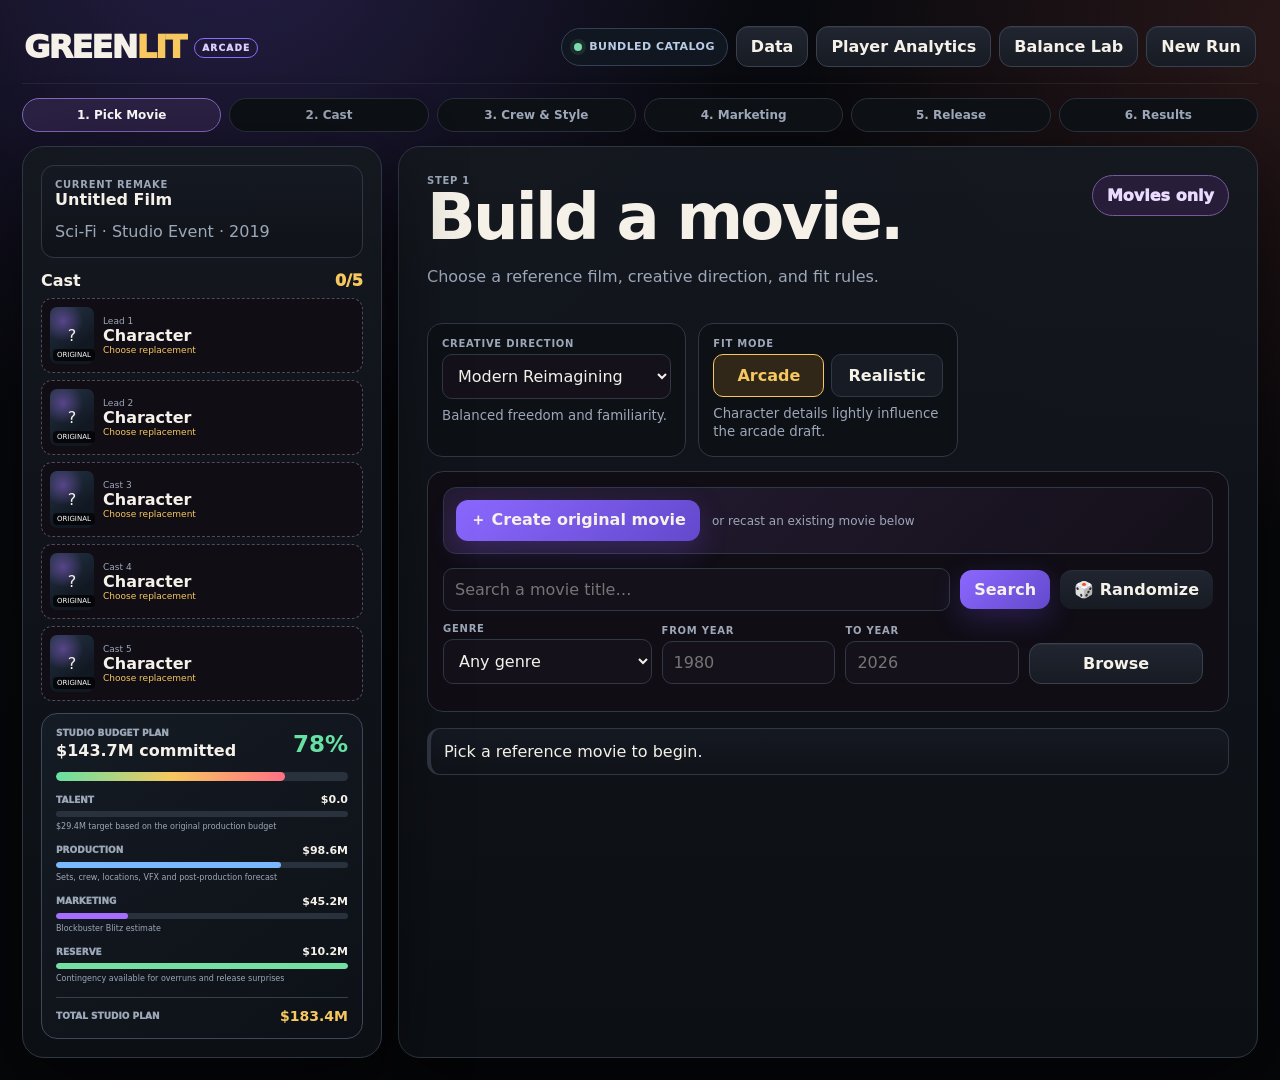
==== commit 3c82da05: "Fix audition downside, fee stability, and forecast visibility Co-authored-by: Copilot App <223556219" ====
--- a/index.html
+++ b/index.html
@@ -20,20 +20,26 @@
     <meta name="apple-mobile-web-app-title" content="GREENLIT" />
 
     <!-- The project deliberately uses separate, editable CSS and JavaScript. -->
-    <link rel="stylesheet" href="css/app.css?v=38.5" />
+    <link rel="stylesheet" href="css/app.css?v=38.6" />
   </head>
   <body>
     <!-- The application renders into this single root element -->
     <div id="app"></div>
 
     <!-- Load order: data foundation, V38 services, then the application shell. -->
-    <script src="js/v37/catalog.js?v=38.5"></script>
-    <script src="js/v37/data-service.js?v=38.5"></script>
-    <script src="js/v37/state-core.js?v=38.5"></script>
-    <script src="js/v38/state-core.js?v=38.5"></script>
-    <script src="js/v38/portrait-service.js?v=38.5"></script>
-    <script src="js/v38/decision-ledger.js?v=38.5"></script>
-    <script type="module" src="js/app.js?v=38.5"></script>
+    <script src="js/v37/catalog.js?v=38.6"></script>
+    <script src="js/v37/data-service.js?v=38.6"></script>
+    <script src="js/v37/state-core.js?v=38.6"></script>
+    <script src="js/v38/state-core.js?v=38.6"></script>
+    <script src="js/v38/portrait-service.js?v=38.6"></script>
+    <script src="js/v38/decision-ledger.js?v=38.6"></script>
+    <script type="module" src="js/app.js?v=38.6"></script>
+    <script>
+      window.addEventListener("error", (event) => {
+        console.error("Boot error:", event.error);
+        document.body.innerHTML = '<div style="padding:20px;color:#f7f1ff;background:#09070d;text-align:center"><h1>Load Failed</h1><p>The app failed to load. Check the console for details.</p></div>';
+      });
+    </script>
 
     <!-- PWA: register the shell service worker. Fails silently over plain
          http:// or in browsers without support; the game runs unchanged. -->
--- a/css/app.css
+++ b/css/app.css
@@ -1,5 +1,5 @@
 /*
- * GREENLIT Arcade V38.4
+ * GREENLIT Arcade V38.5
  *
  * Plain CSS with no preprocessor or build step. Colors and spacing tokens are
  * grouped in :root. Current feature sections follow the shared foundations;
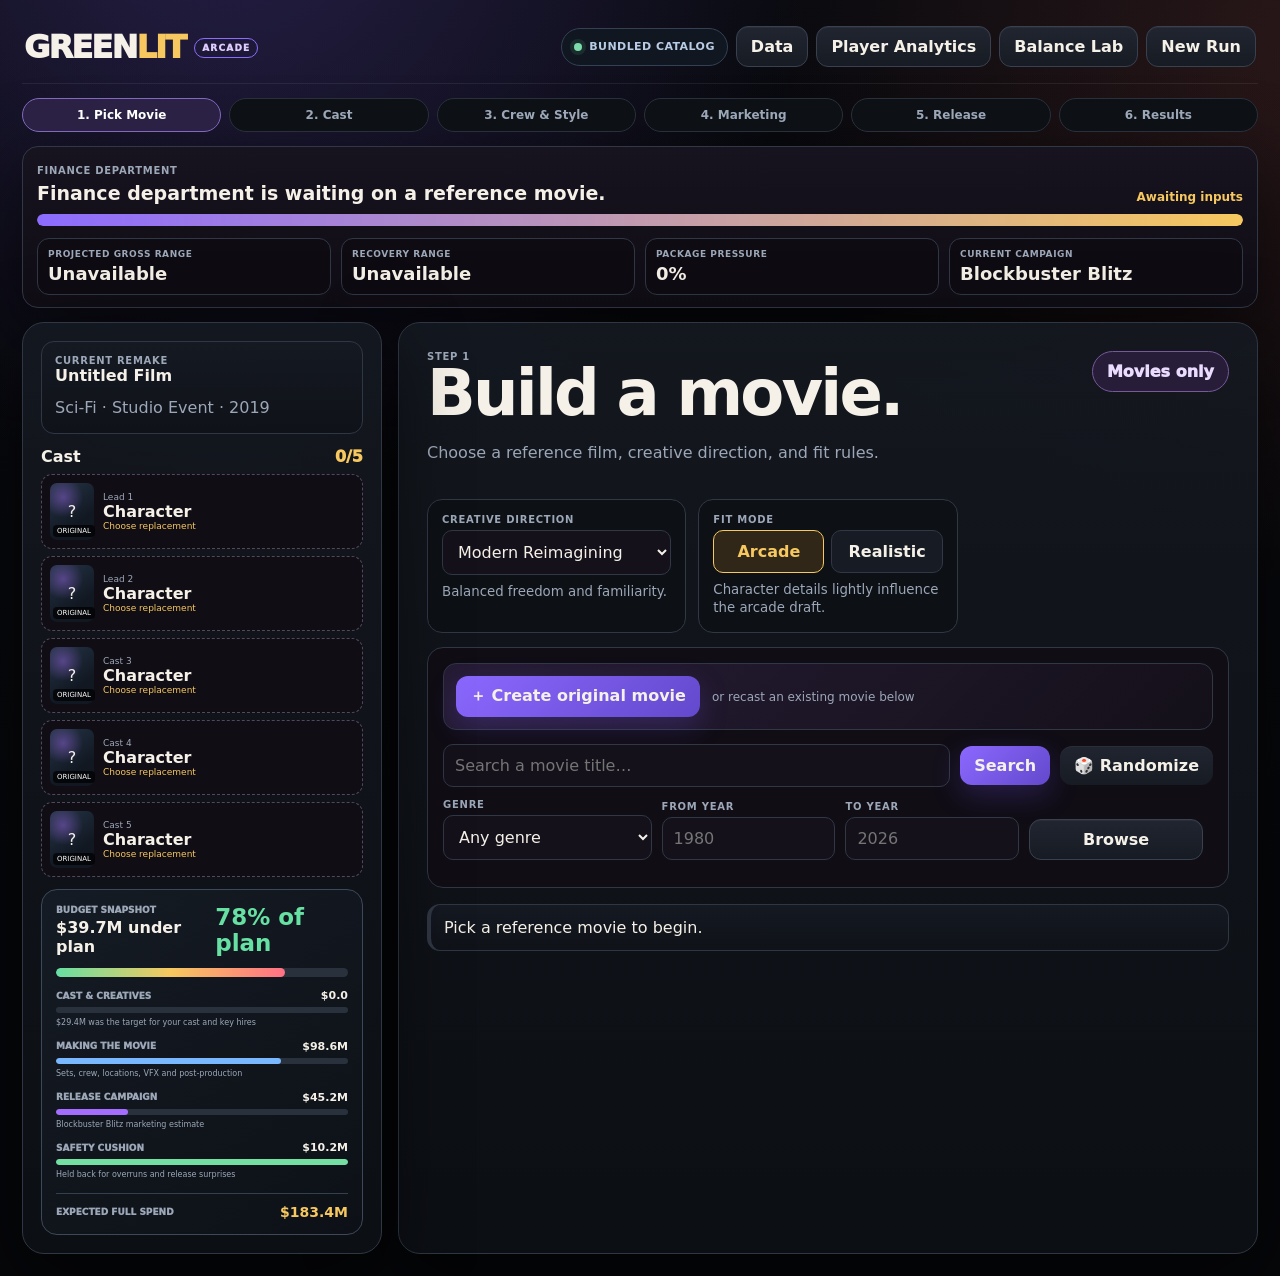
==== commit 3907f27f: "Add finance department forecasts and budget gradients Co-authored-by: Copilot App <223556219+Copilot" ====
--- a/index.html
+++ b/index.html
@@ -20,20 +20,20 @@
     <meta name="apple-mobile-web-app-title" content="GREENLIT" />
 
     <!-- The project deliberately uses separate, editable CSS and JavaScript. -->
-    <link rel="stylesheet" href="css/app.css?v=38.6" />
+    <link rel="stylesheet" href="css/app.css?v=38.9" />
   </head>
   <body>
     <!-- The application renders into this single root element -->
     <div id="app"></div>
 
     <!-- Load order: data foundation, V38 services, then the application shell. -->
-    <script src="js/v37/catalog.js?v=38.6"></script>
-    <script src="js/v37/data-service.js?v=38.6"></script>
-    <script src="js/v37/state-core.js?v=38.6"></script>
-    <script src="js/v38/state-core.js?v=38.6"></script>
-    <script src="js/v38/portrait-service.js?v=38.6"></script>
-    <script src="js/v38/decision-ledger.js?v=38.6"></script>
-    <script type="module" src="js/app.js?v=38.6"></script>
+    <script src="js/v37/catalog.js?v=38.9"></script>
+    <script src="js/v37/data-service.js?v=38.9"></script>
+    <script src="js/v37/state-core.js?v=38.9"></script>
+    <script src="js/v38/state-core.js?v=38.9"></script>
+    <script src="js/v38/portrait-service.js?v=38.9"></script>
+    <script src="js/v38/decision-ledger.js?v=38.9"></script>
+    <script type="module" src="js/app.js?v=38.9"></script>
     <script>
       window.addEventListener("error", (event) => {
         console.error("Boot error:", event.error);
--- a/css/app.css
+++ b/css/app.css
@@ -127,6 +127,118 @@
   margin-bottom: 14px;
 }
 
+.v38LiveForecastBar {
+  margin-bottom: 14px;
+  padding: 12px 14px;
+  border: 1px solid var(--line);
+  border-radius: 16px;
+  background: linear-gradient(180deg, #17131f, #100d15);
+  box-shadow: var(--shadow);
+}
+
+.v38LiveForecastBar.positive {
+  border-color: #315a43;
+}
+
+.v38LiveForecastBar.warn {
+  border-color: #7f6540;
+}
+
+.v38LiveForecastBar.accepted {
+  border-color: #3f5f76;
+}
+
+.v38LiveForecastBar.negative {
+  border-color: #6d3944;
+}
+
+.v38LiveForecastHead {
+  display: flex;
+  justify-content: space-between;
+  gap: 12px;
+  align-items: flex-end;
+}
+
+.v38LiveForecastHead b,
+.v38LiveForecastHead strong {
+  display: block;
+}
+
+.v38LiveForecastHead b {
+  margin-top: 4px;
+  font-size: 19px;
+}
+
+.v38LiveForecastHead strong {
+  color: var(--gold);
+  font-size: 12px;
+}
+
+.v38LiveForecastTrack {
+  height: 12px;
+  margin: 10px 0 12px;
+  overflow: hidden;
+  border-radius: 999px;
+  background: #2c2435;
+}
+
+.v38LiveForecastTrack span {
+  display: block;
+  height: 100%;
+  max-width: 100%;
+  border-radius: inherit;
+  background: linear-gradient(90deg, var(--purple), var(--gold));
+}
+
+.v38LiveForecastGrid {
+  display: grid;
+  grid-template-columns: repeat(4, minmax(0, 1fr));
+  gap: 10px;
+}
+
+.v38LiveForecastGrid > div {
+  padding: 10px;
+  border: 1px solid var(--line);
+  border-radius: 12px;
+  background: #0e0c12;
+}
+
+.v38LiveForecastGrid span {
+  display: block;
+  color: var(--muted);
+  font-size: 9px;
+  font-weight: 900;
+  letter-spacing: 0.55px;
+  text-transform: uppercase;
+}
+
+.v38LiveForecastGrid b {
+  display: block;
+  margin-top: 4px;
+  font-size: 18px;
+}
+
+.v38LiveForecastComment {
+  margin-top: 10px;
+  color: var(--muted);
+  font-size: 12px;
+  line-height: 1.5;
+}
+
+.v38LiveForecastActions {
+  display: flex;
+  gap: 8px;
+  align-items: center;
+  flex-wrap: wrap;
+  margin-top: 12px;
+}
+
+.v38FinanceAccepted {
+  color: #b8d9ff;
+  font-size: 12px;
+  font-weight: 800;
+}
+
 .step {
   padding: 9px;
   background: #141119;
@@ -2072,6 +2184,10 @@
 }
 
 @media (max-width: 1000px) {
+  .v38LiveForecastGrid {
+    grid-template-columns: repeat(2, minmax(0, 1fr));
+  }
+
   .boxOfficeBuild,
   .counterfactualGrid {
     grid-template-columns: repeat(2, minmax(0, 1fr));
@@ -2083,9 +2199,20 @@
 }
 
 @media (max-width: 760px) {
+  .v38LiveForecastHead,
   .whyHero {
     align-items: flex-start;
     flex-direction: column;
+  }
+
+  .v38LiveForecastGrid,
+  .v38AuditionDeltaRow {
+    grid-template-columns: 1fr;
+  }
+
+  .v38LiveForecastActions {
+    flex-direction: column;
+    align-items: stretch;
   }
 
   .whyEconomicsGrid,
@@ -2952,6 +3079,36 @@
 .arcadeAuditionRead span {
   color: #b7e7ca;
   font-size: 9px;
+}
+
+.v38AuditionDeltaRow {
+  display: grid;
+  grid-template-columns: repeat(5, minmax(0, 1fr));
+  gap: 6px;
+  margin-top: 8px;
+}
+
+.v38AuditionDeltaRow > div {
+  padding: 7px;
+  border: 1px solid #315a43;
+  border-radius: 8px;
+  background: #0f1b15;
+}
+
+.v38AuditionDeltaRow span,
+.v38AuditionDeltaRow b {
+  display: block;
+}
+
+.v38AuditionDeltaRow span {
+  color: #b7e7ca;
+  font-size: 8px;
+  text-transform: uppercase;
+}
+
+.v38AuditionDeltaRow b {
+  margin-top: 3px;
+  font-size: 14px;
 }
 
 .arcadeActorActions {
